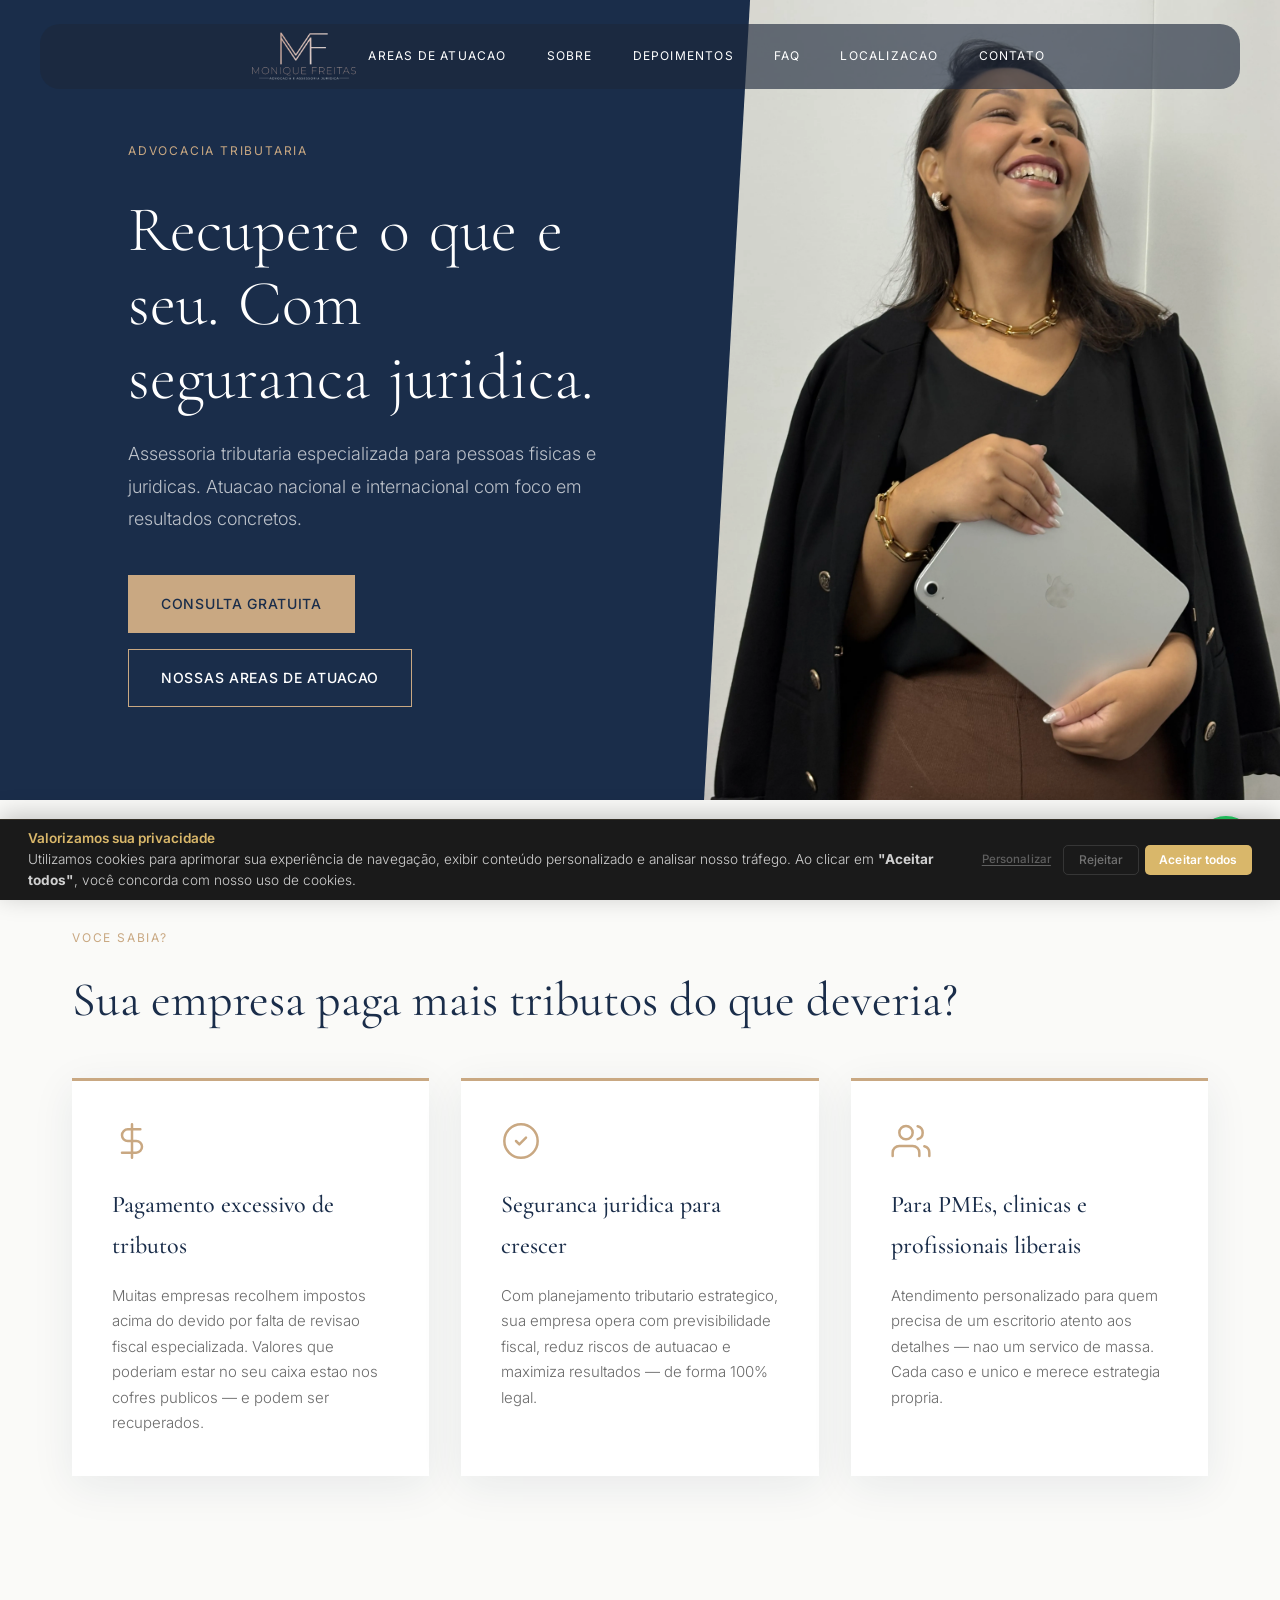
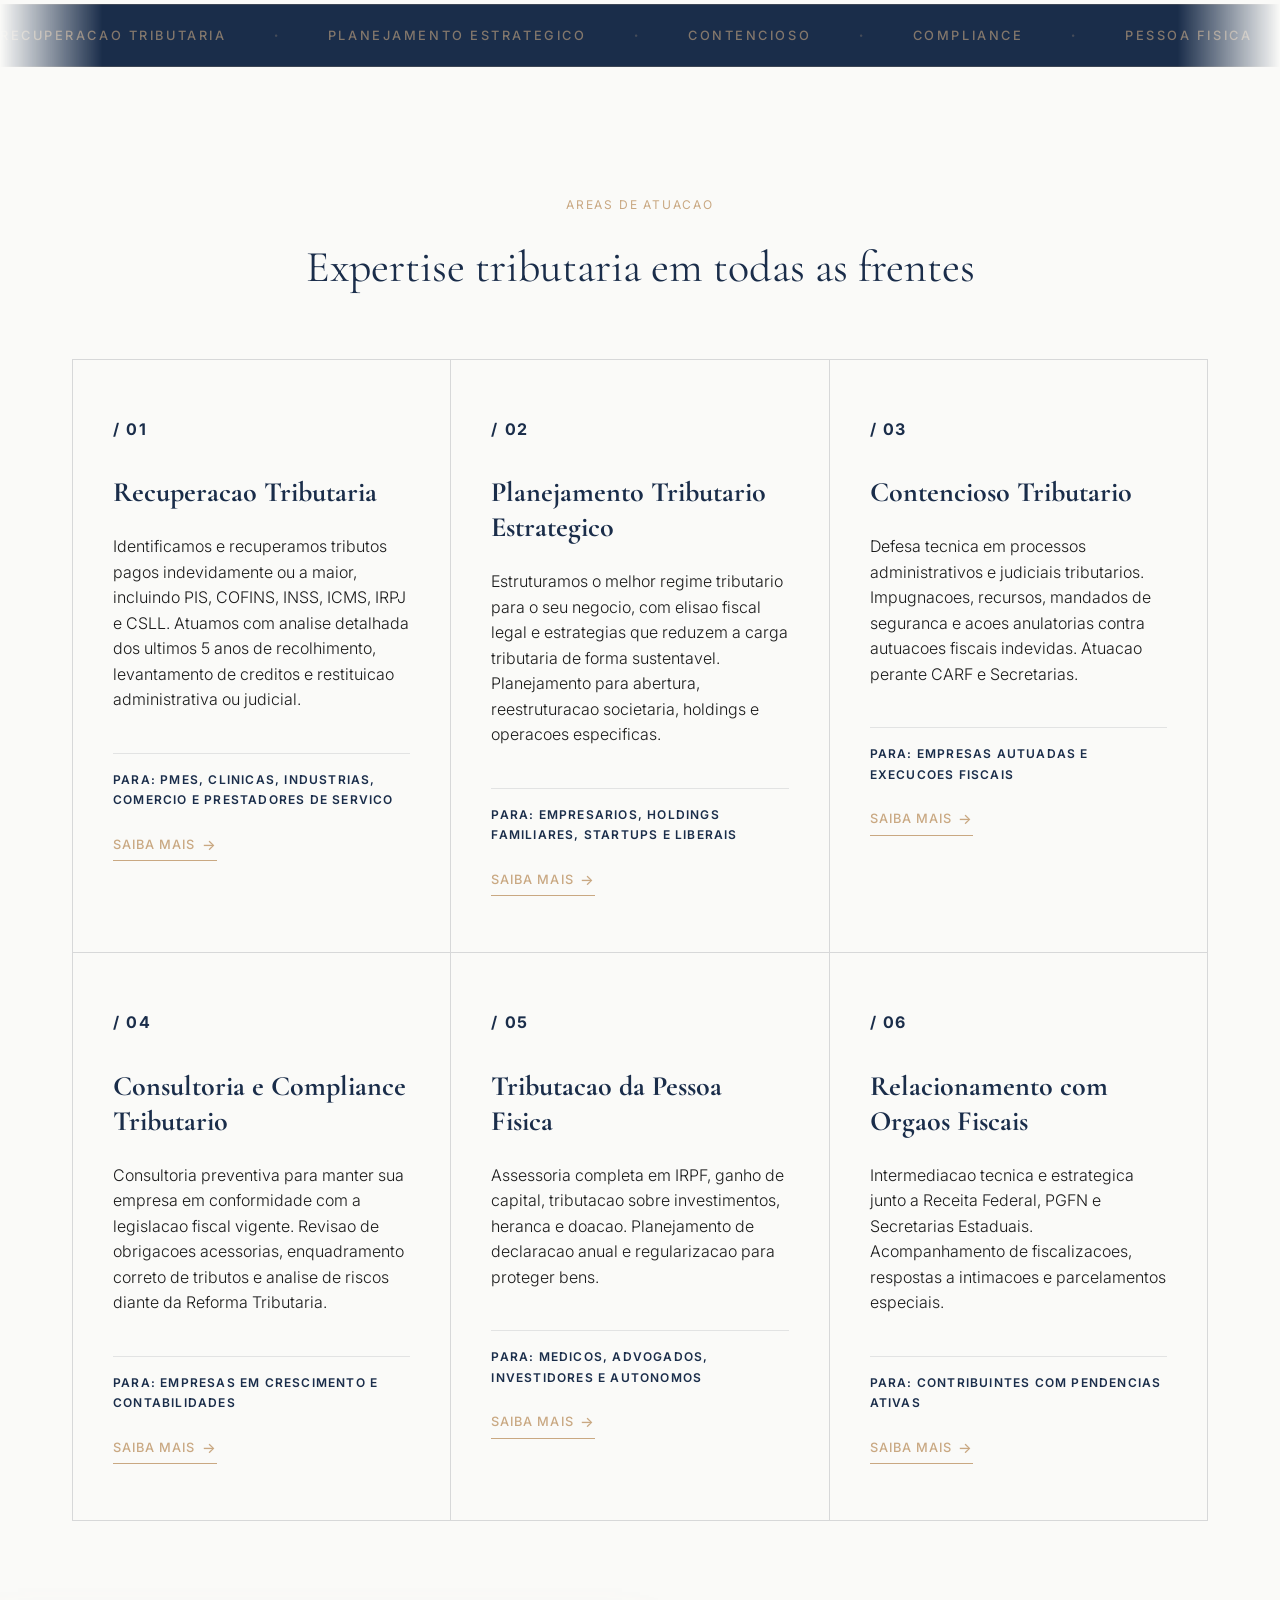
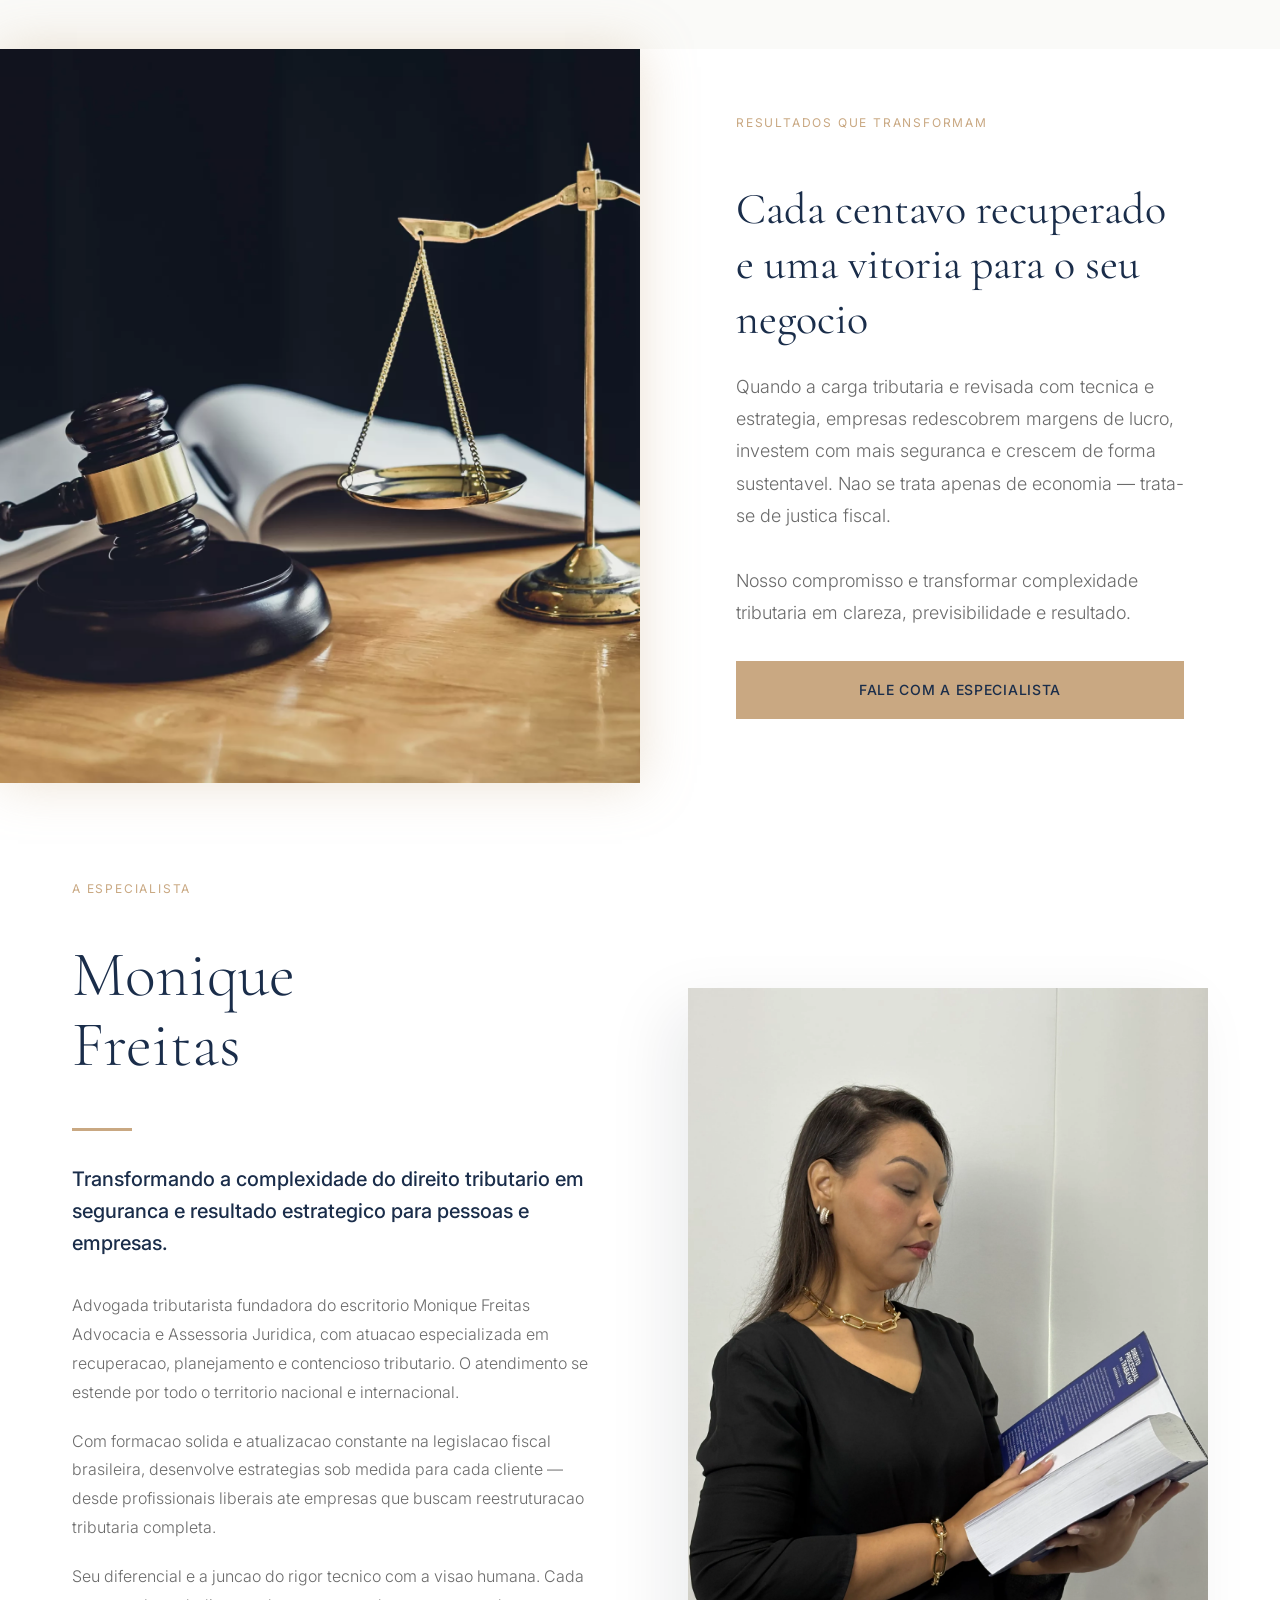
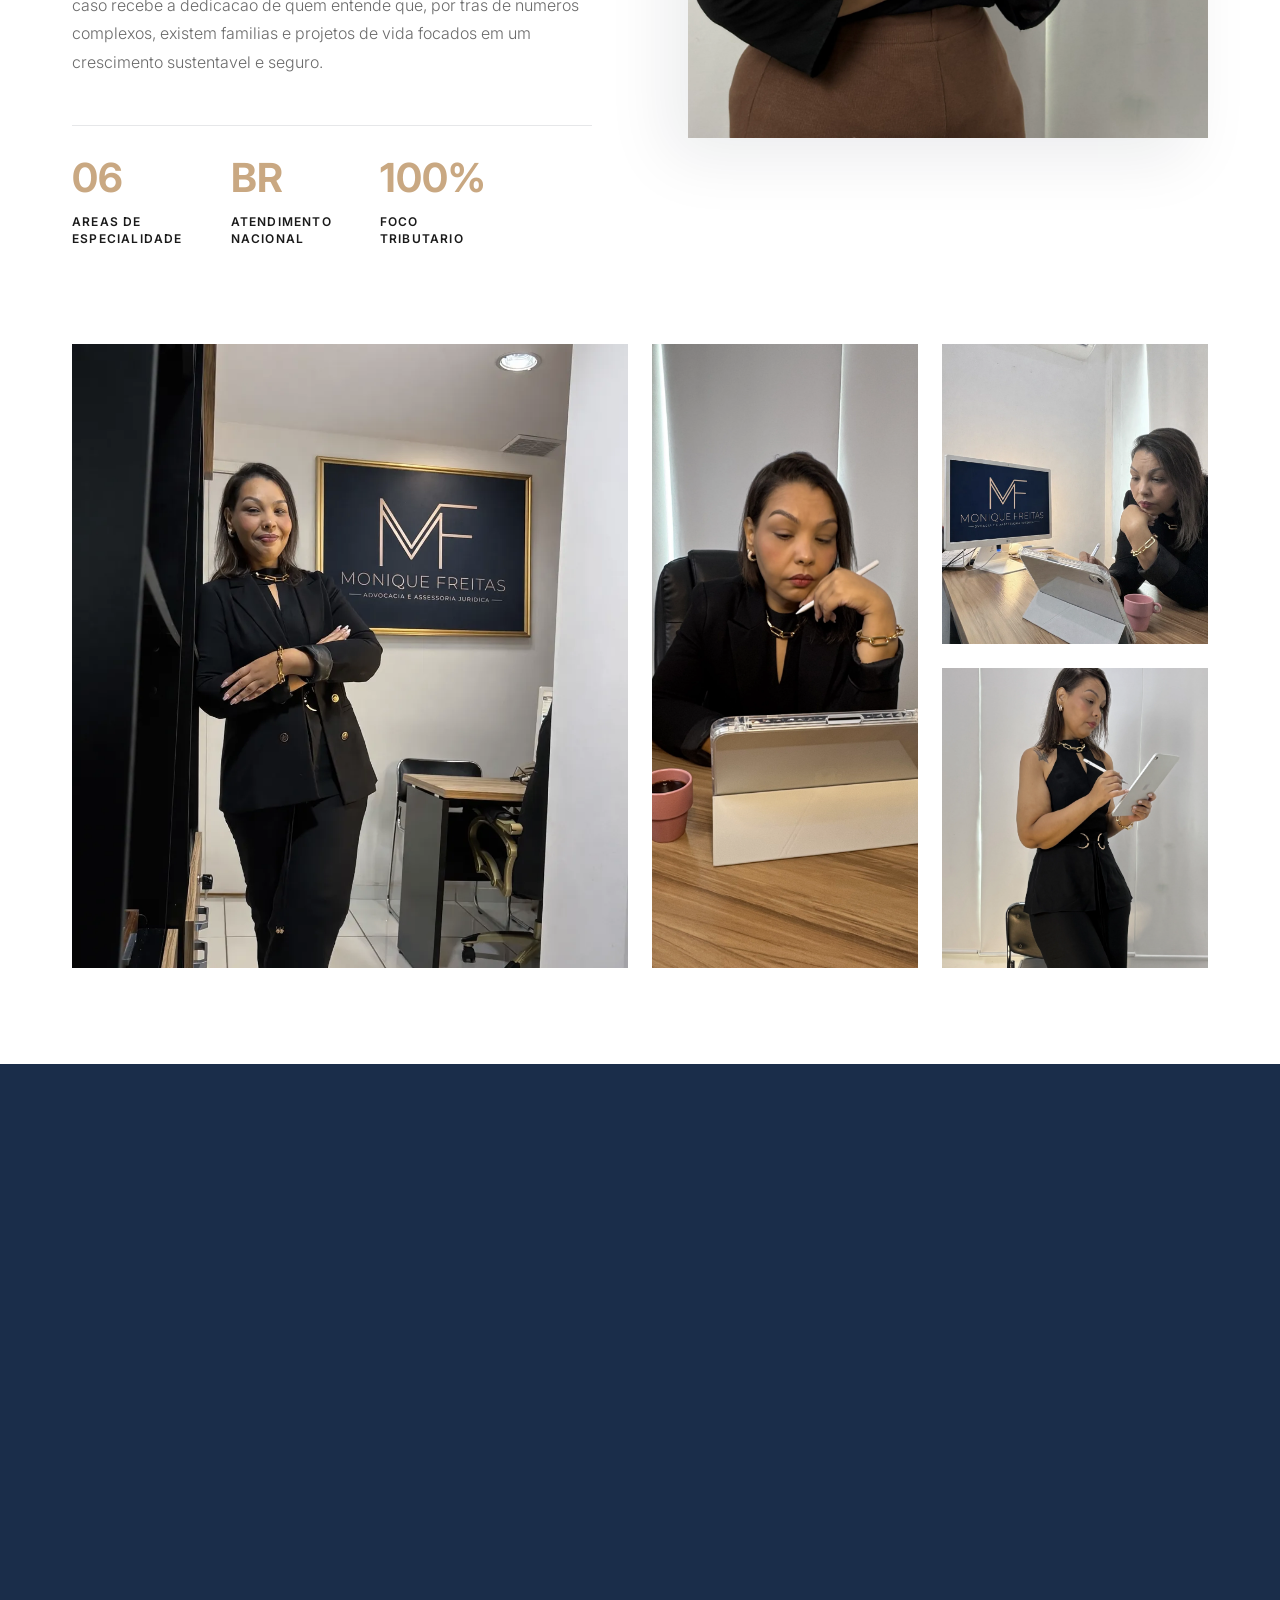
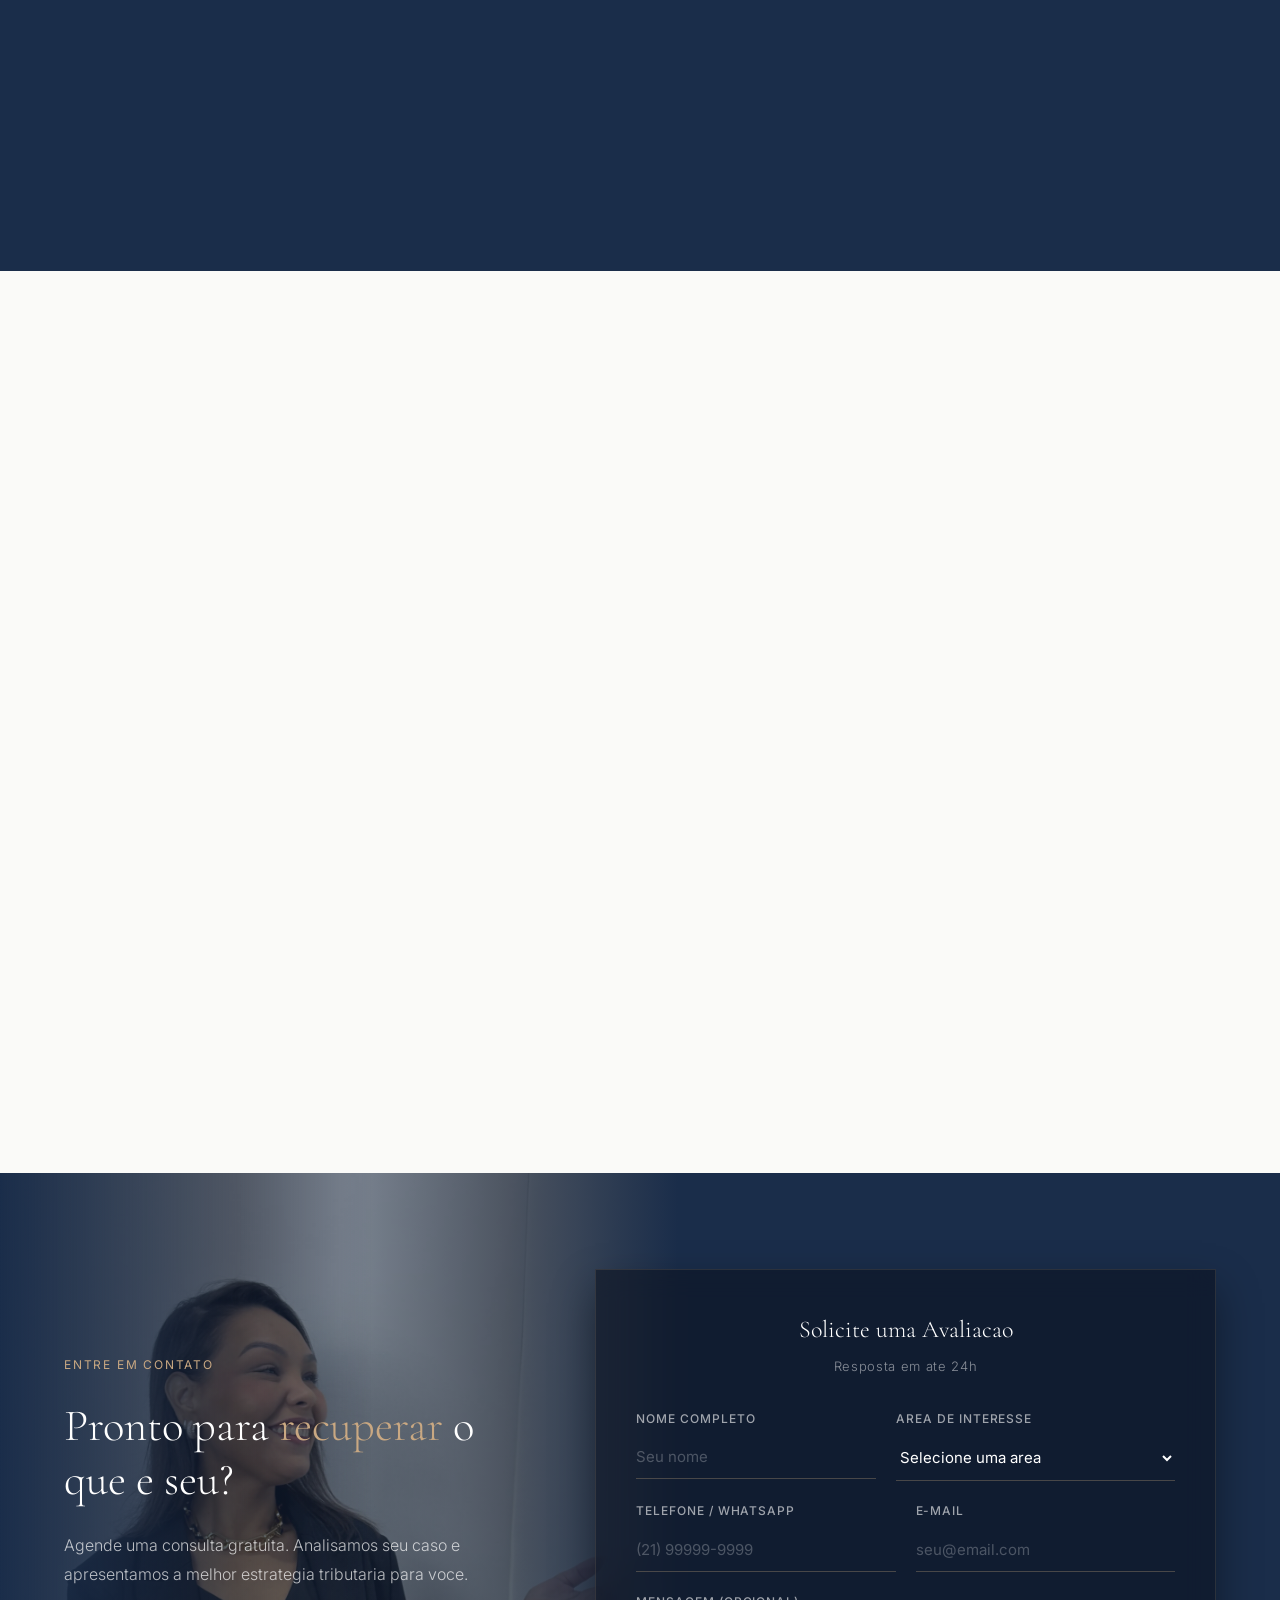
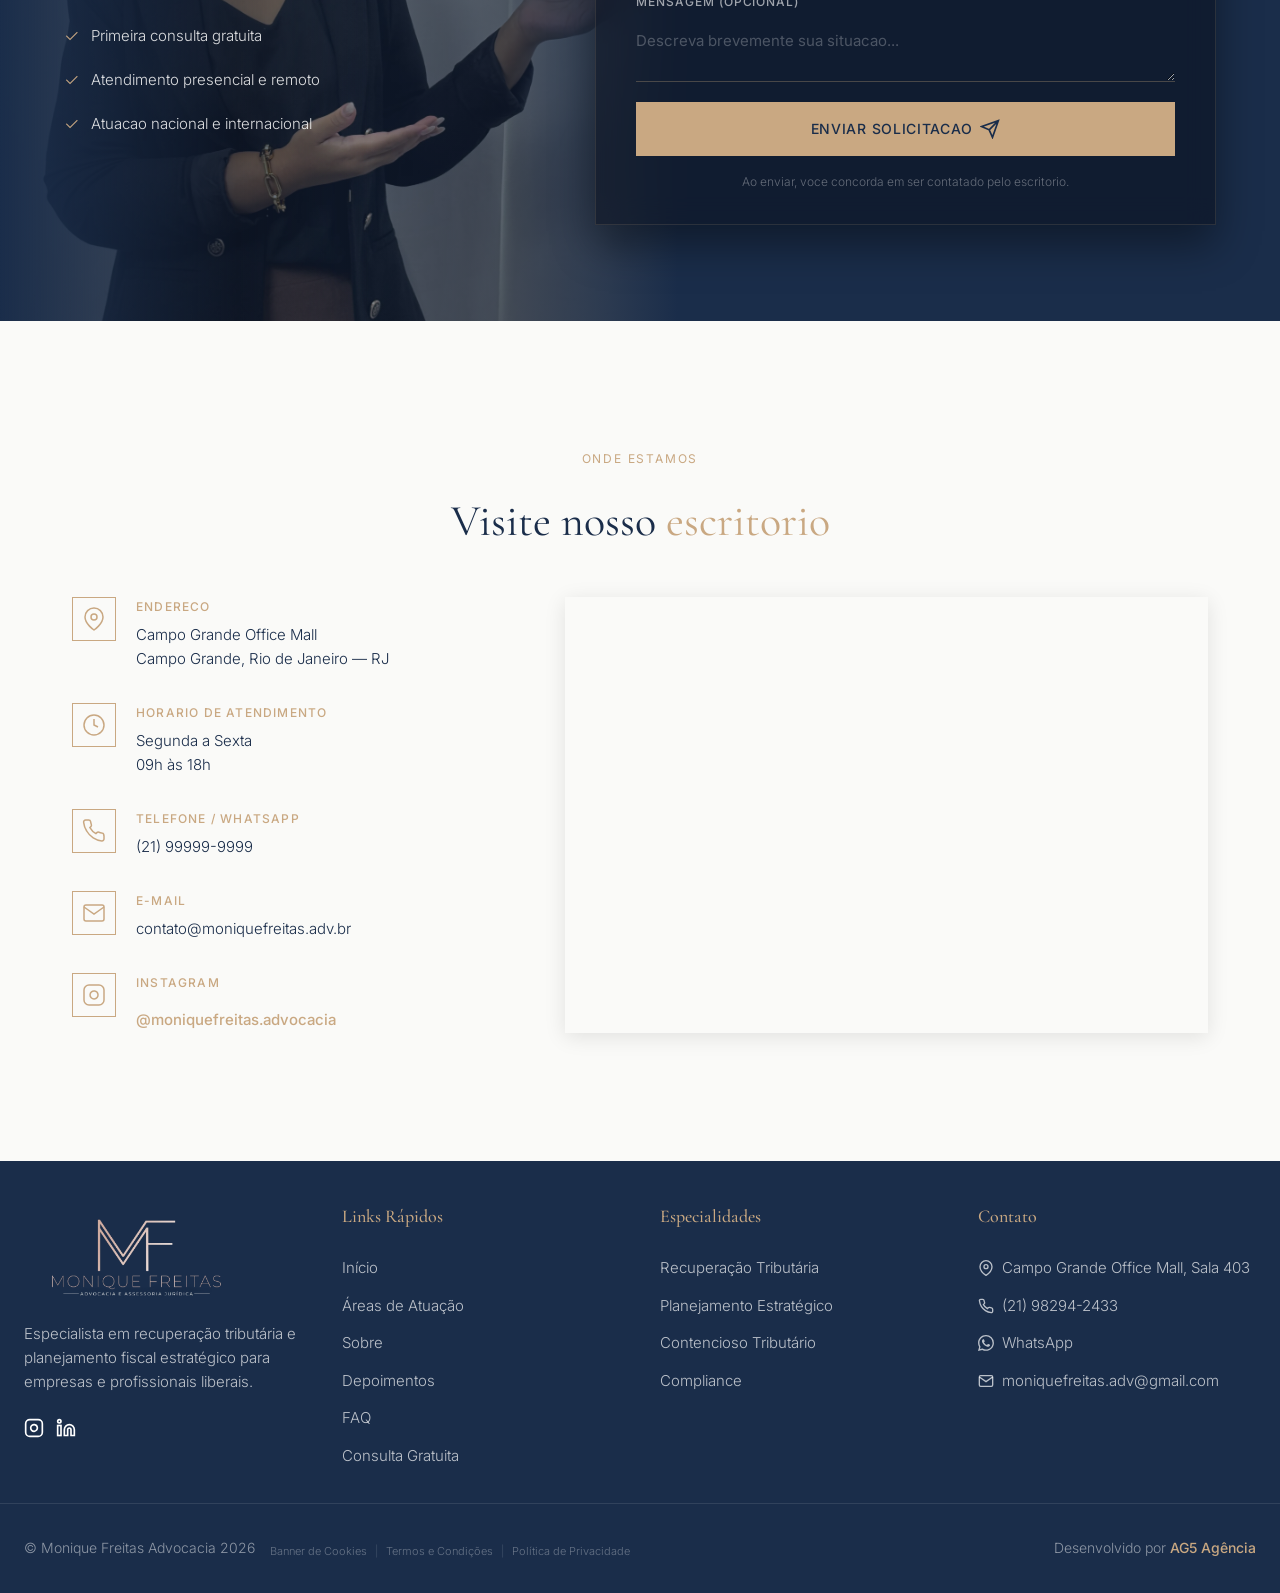
==== index.html @ 9657baa1 "Initial deploy" ====
<!DOCTYPE html>
<html lang="pt-BR">

<head>
    <meta charset="UTF-8">
    <meta name="viewport" content="width=device-width, initial-scale=1.0">
    <title>Monique Freitas | Advocacia Tributária — Recuperação com Segurança Jurídica</title>
    <meta name="description" content="Especialista em recuperação tributária e planejamento estratégico. Reduza impostos com segurança.">
    <meta name="keywords" content="advocacia tributaria, recuperacao tributaria, planejamento tributario, contencioso tributario, compliance fiscal, advogada tributarista Rio de Janeiro">
    <meta name="author" content="Monique Freitas Advocacia">
    <meta name="robots" content="index, follow">

    <!-- Open Graph / Social Media -->
    <meta property="og:type" content="website">
    <meta property="og:url" content="https://moniquefreitas.adv.br/">
    <meta property="og:title" content="Monique Freitas | Recupere o que é seu com Segurança Jurídica">
    <meta property="og:description" content="Advogada tributarista especializada em recuperação de impostos pagos a mais, planejamento fiscal e contencioso tributário no RJ. Primeira consulta gratuita.">
    <meta property="og:image" content="https://moniquefreitas.adv.br/imagens/monique-freitas-advocacia-tributaria-campo-grande-rj (2).webp">
    <meta property="og:image:width" content="1200">
    <meta property="og:image:height" content="630">
    <meta property="og:locale" content="pt_BR">
    <meta name="twitter:card" content="summary_large_image">
    <meta name="twitter:title" content="Monique Freitas | Recupere o que é seu com Segurança Jurídica">
    <meta name="twitter:description" content="Advogada tributarista especializada em recuperação de impostos pagos a mais, planejamento fiscal e contencioso tributário no RJ.">
    <meta name="twitter:image" content="https://moniquefreitas.adv.br/imagens/monique-freitas-advocacia-tributaria-campo-grande-rj (2).webp">
    
    <!-- Schema.org / JSON-LD -->
    <script type="application/ld+json">
    {
      "@context": "https://schema.org",
      "@type": "LegalService",
      "name": "Monique Freitas Advocacia e Assessoria Jurídica",
      "description": "Especialista em recuperação tributária e planejamento fiscal estratégico para empresas e profissionais liberais.",
      "url": "https://moniquefreitas.adv.br/",
      "logo": "https://moniquefreitas.adv.br/imagens/logo-header.webp",
      "image": "https://moniquefreitas.adv.br/imagens/og-image.webp",
      "telephone": "+55-21-98294-2433",
      "email": "moniquefreitas.adv@gmail.com",
      "address": {
        "@type": "PostalAddress",
        "streetAddress": "Campo Grande Office Mall, Sala 403",
        "addressLocality": "Rio de Janeiro",
        "addressRegion": "RJ",
        "addressCountry": "BR"
      },
      "openingHours": "Mo,Tu,We,Th,Fr 09:00-18:00",
      "sameAs": [
        "https://www.instagram.com/moniquefreitas.advocacia/",
        "https://www.linkedin.com/in/moniqueafreitas"
      ]
    }
    </script>
    <link rel="icon" type="image/x-icon"
        href="imagens/favicon-advogada-tributarista-monique-freitas-rio-de-janeiro.ico">
    <!-- Preload crítico — LCP -->
    <link rel="preload" as="image" href="imagens/hero-monique-freitas-advocacia-tributaria-campo-grande-rj (4).webp" fetchpriority="high">
    <link rel="preconnect" href="https://fonts.googleapis.com">
    <link rel="preconnect" href="https://fonts.gstatic.com" crossorigin>
    <link rel="preload" as="style" href="https://fonts.googleapis.com/css2?family=Cormorant+Garamond:ital,wght@0,300;0,400;0,500;0,600;1,300;1,400&family=Inter:wght@300;400;500&display=swap">
    <link
        href="https://fonts.googleapis.com/css2?family=Cormorant+Garamond:ital,wght@0,300;0,400;0,500;0,600;1,300;1,400&family=Inter:wght@300;400;500&display=swap"
        rel="stylesheet">
    <link rel="stylesheet" href="style.css">
    <link rel="stylesheet" href="cookie-banner.css">
</head>

<body>

    <!-- NAVBAR -->
    <header class="navbar" id="navbar">
        <div class="nav-container">
            <a href="#" class="logo">
                <img src="imagens/logo-header.webp"
                    alt="Monique Freitas Advocacia" class="logo-img"
                    width="200" height="50"
                    style="transform: scale(2.0); transform-origin: left center; width: auto; height: 50px;">
            </a>
            <nav class="nav-links" id="navLinks">
                <a href="#servicos">Areas de Atuacao</a>
                <a href="#sobre">Sobre</a>
                <a href="#depoimentos">Depoimentos</a>
                <a href="#faq">FAQ</a>
                <a href="#localizacao">Localizacao</a>
                <a href="#contato">Contato</a>
            </nav>
            <button class="nav-toggle" id="navToggle" aria-label="Abrir menu">
                <span></span>
                <span></span>
                <span></span>
            </button>
        </div>
    </header>

    <!-- DRAWER MOBILE -->
    <div class="nav-overlay" id="navOverlay"></div>
    <div class="nav-drawer" id="navDrawer" aria-hidden="true">
        <div class="drawer-header">
            <a href="#" class="drawer-logo">
                <img src="imagens/logo-header.webp" alt="Monique Freitas Advocacia" style="height: 40px; width: auto;">
            </a>
            <button class="drawer-close" id="drawerClose" aria-label="Fechar menu">
                <svg width="22" height="22" viewBox="0 0 24 24" fill="none" stroke="currentColor" stroke-width="2"><line x1="18" y1="6" x2="6" y2="18"/><line x1="6" y1="6" x2="18" y2="18"/></svg>
            </button>
        </div>
        <nav class="drawer-links">
            <a href="#servicos">Áreas de Atuação</a>
            <a href="#sobre">Sobre</a>
            <a href="#depoimentos">Depoimentos</a>
            <a href="#faq">FAQ</a>
            <a href="#localizacao">Localização</a>
            <a href="#contato">Contato</a>
        </nav>
    </div>

    <!-- HERO -->
    <section class="hero" id="hero">
        <div class="hero-monogram">MF</div>
        <div class="hero-content">
            <span class="hero-label">ADVOCACIA TRIBUTARIA</span>
            <h1 class="hero-title">
                <span class="word">Recupere</span><span class="word">o</span><span class="word">que</span><span
                    class="word">e</span><span class="word">seu.</span><span class="word">Com</span><span
                    class="word">seguranca</span><span class="word">juridica.</span>
            </h1>
            <p class="hero-subtitle">Assessoria tributaria especializada para pessoas fisicas e juridicas. Atuacao
                nacional e internacional com foco em resultados concretos.</p>
            <div class="hero-buttons">
                <a href="#contato" class="btn btn-primary">Consulta Gratuita</a>
                <a href="#servicos" class="btn btn-secondary">Nossas Areas de Atuacao</a>
            </div>
        </div>
        <div class="hero-image">
            <div class="hero-image-wrapper">
                <img src="imagens/hero-monique-freitas-advocacia-tributaria-campo-grande-rj (4).webp"
                    alt="Monique Freitas — Advogada Tributarista no escritorio" class="hero-photo" id="heroPhoto"
                    width="600" height="800" fetchpriority="high" decoding="async">
            </div>
        </div>
    </section>

    <!-- DOR E SOLUCAO -->
    <section class="pain-solution reveal-section" id="dor-solucao">
        <div class="container">
            <span class="section-label gold-line">VOCE SABIA?</span>
            <h2 class="pain-title">Sua empresa paga mais tributos do que deveria?</h2>
            <div class="pain-grid">
                <div class="pain-card reveal-section">
                    <div class="pain-icon">
                        <svg width="40" height="40" viewBox="0 0 24 24" fill="none" stroke="#C9A882" stroke-width="1.5"
                            stroke-linecap="round" stroke-linejoin="round">
                            <path d="M12 2v20M17 5H9.5a3.5 3.5 0 000 7h5a3.5 3.5 0 010 7H6" />
                        </svg>
                    </div>
                    <h3>Pagamento excessivo de tributos</h3>
                    <p>Muitas empresas recolhem impostos acima do devido por falta de revisao fiscal especializada.
                        Valores que poderiam estar no seu caixa estao nos cofres publicos — e podem ser recuperados.</p>
                </div>
                <div class="pain-card reveal-section">
                    <div class="pain-icon">
                        <svg width="40" height="40" viewBox="0 0 24 24" fill="none" stroke="#C9A882" stroke-width="1.5"
                            stroke-linecap="round" stroke-linejoin="round">
                            <path d="M9 12l2 2 4-4" />
                            <circle cx="12" cy="12" r="10" />
                        </svg>
                    </div>
                    <h3>Seguranca juridica para crescer</h3>
                    <p>Com planejamento tributario estrategico, sua empresa opera com previsibilidade fiscal, reduz
                        riscos de autuacao e maximiza resultados — de forma 100% legal.</p>
                </div>
                <div class="pain-card reveal-section">
                    <div class="pain-icon">
                        <svg width="40" height="40" viewBox="0 0 24 24" fill="none" stroke="#C9A882" stroke-width="1.5"
                            stroke-linecap="round" stroke-linejoin="round">
                            <path d="M17 21v-2a4 4 0 00-4-4H5a4 4 0 00-4 4v2" />
                            <circle cx="9" cy="7" r="4" />
                            <path d="M23 21v-2a4 4 0 00-3-3.87" />
                            <path d="M16 3.13a4 4 0 010 7.75" />
                        </svg>
                    </div>
                    <h3>Para PMEs, clinicas e profissionais liberais</h3>
                    <p>Atendimento personalizado para quem precisa de um escritorio atento aos detalhes — nao um servico
                        de massa. Cada caso e unico e merece estrategia propria.</p>
                </div>
            </div>
        </div>
    </section>

    <!-- BARRA ANIMADA -->
    <div class="marquee-bar">
        <div class="marquee-content" aria-hidden="true">
            <span>RECUPERACAO TRIBUTARIA</span>
            <span class="separator">•</span>
            <span>PLANEJAMENTO ESTRATEGICO</span>
            <span class="separator">•</span>
            <span>CONTENCIOSO</span>
            <span class="separator">•</span>
            <span>COMPLIANCE</span>
            <span class="separator">•</span>
            <span>PESSOA FISICA</span>
            <span class="separator">•</span>
            <span>ATENDIMENTO NACIONAL E INTERNACIONAL</span>
            <span class="separator">•</span>
        </div>
        <div class="marquee-content" aria-hidden="true">
            <span>RECUPERACAO TRIBUTARIA</span>
            <span class="separator">•</span>
            <span>PLANEJAMENTO ESTRATEGICO</span>
            <span class="separator">•</span>
            <span>CONTENCIOSO</span>
            <span class="separator">•</span>
            <span>COMPLIANCE</span>
            <span class="separator">•</span>
            <span>PESSOA FISICA</span>
            <span class="separator">•</span>
            <span>ATENDIMENTO NACIONAL E INTERNACIONAL</span>
            <span class="separator">•</span>
        </div>
    </div>

    <!-- SERVICOS / ACORDEAO -->
    <section class="services" id="servicos">
        <div class="container">
            <div class="section-header">
                <span class="section-label gold-line reveal-section">AREAS DE ATUACAO</span>
                <h2 class="section-title reveal-section">Expertise tributaria em todas as frentes</h2>
            </div>

            <div class="services-neo-grid">
                <article class="neo-card reveal-section">
                    <div class="neo-number">/ 01</div>
                    <div class="neo-content">
                        <h3 class="neo-title">Recuperacao Tributaria</h3>
                        <p class="neo-desc">Identificamos e recuperamos tributos pagos indevidamente ou a maior,
                            incluindo PIS, COFINS, INSS, ICMS, IRPJ e CSLL. Atuamos com analise detalhada dos ultimos 5
                            anos de recolhimento, levantamento de creditos e restituicao administrativa ou judicial.</p>
                        <span class="neo-tag">Para: PMEs, clinicas, industrias, comercio e prestadores de servico</span>
                        <a href="https://wa.me/5521982942433?text=Ol%C3%A1%2C%20vim%20atrav%C3%A9s%20do%20site%20e%20gostaria%20de%20saber%20sobre%20Recupera%C3%A7%C3%A3o%20Tribut%C3%A1ria." target="_blank" rel="noopener noreferrer" class="neo-btn">Saiba mais</a>
                    </div>
                </article>

                <article class="neo-card reveal-section">
                    <div class="neo-number">/ 02</div>
                    <div class="neo-content">
                        <h3 class="neo-title">Planejamento Tributario Estrategico</h3>
                        <p class="neo-desc">Estruturamos o melhor regime tributario para o seu negocio, com elisao
                            fiscal legal e estrategias que reduzem a carga tributaria de forma sustentavel. Planejamento
                            para abertura, reestruturacao societaria, holdings e operacoes especificas.</p>
                        <span class="neo-tag">Para: Empresarios, holdings familiares, startups e liberais</span>
                        <a href="https://wa.me/5521982942433?text=Ol%C3%A1%2C%20vim%20atrav%C3%A9s%20do%20site%20e%20gostaria%20de%20saber%20sobre%20Planejamento%20Tribut%C3%A1rio." target="_blank" rel="noopener noreferrer" class="neo-btn">Saiba mais</a>
                    </div>
                </article>

                <article class="neo-card reveal-section">
                    <div class="neo-number">/ 03</div>
                    <div class="neo-content">
                        <h3 class="neo-title">Contencioso Tributario</h3>
                        <p class="neo-desc">Defesa tecnica em processos administrativos e judiciais tributarios.
                            Impugnacoes, recursos, mandados de seguranca e acoes anulatorias contra autuacoes fiscais
                            indevidas. Atuacao perante CARF e Secretarias.</p>
                        <span class="neo-tag">Para: Empresas autuadas e execucoes fiscais</span>
                        <a href="https://wa.me/5521982942433?text=Ol%C3%A1%2C%20vim%20atrav%C3%A9s%20do%20site%20e%20gostaria%20de%20saber%20sobre%20Contencioso%20Tribut%C3%A1rio." target="_blank" rel="noopener noreferrer" class="neo-btn">Saiba mais</a>
                    </div>
                </article>

                <article class="neo-card reveal-section">
                    <div class="neo-number">/ 04</div>
                    <div class="neo-content">
                        <h3 class="neo-title">Consultoria e Compliance Tributario</h3>
                        <p class="neo-desc">Consultoria preventiva para manter sua empresa em conformidade com a
                            legislacao fiscal vigente. Revisao de obrigacoes acessorias, enquadramento correto de
                            tributos e analise de riscos diante da Reforma Tributaria.</p>
                        <span class="neo-tag">Para: Empresas em crescimento e contabilidades</span>
                        <a href="https://wa.me/5521982942433?text=Ol%C3%A1%2C%20vim%20atrav%C3%A9s%20do%20site%20e%20gostaria%20de%20saber%20sobre%20Consultoria%20e%20Compliance." target="_blank" rel="noopener noreferrer" class="neo-btn">Saiba mais</a>
                    </div>
                </article>

                <article class="neo-card reveal-section">
                    <div class="neo-number">/ 05</div>
                    <div class="neo-content">
                        <h3 class="neo-title">Tributacao da Pessoa Fisica</h3>
                        <p class="neo-desc">Assessoria completa em IRPF, ganho de capital, tributacao sobre
                            investimentos, heranca e doacao. Planejamento de declaracao anual e regularizacao para
                            proteger bens.</p>
                        <span class="neo-tag">Para: Medicos, advogados, investidores e autonomos</span>
                        <a href="https://wa.me/5521982942433?text=Ol%C3%A1%2C%20vim%20atrav%C3%A9s%20do%20site%20e%20gostaria%20de%20saber%20sobre%20Tributa%C3%A7%C3%A3o%20da%20Pessoa%20F%C3%ADsica." target="_blank" rel="noopener noreferrer" class="neo-btn">Saiba mais</a>
                    </div>
                </article>

                <article class="neo-card reveal-section">
                    <div class="neo-number">/ 06</div>
                    <div class="neo-content">
                        <h3 class="neo-title">Relacionamento com Orgaos Fiscais</h3>
                        <p class="neo-desc">Intermediacao tecnica e estrategica junto a Receita Federal, PGFN e
                            Secretarias Estaduais. Acompanhamento de fiscalizacoes, respostas a intimacoes e
                            parcelamentos especiais.</p>
                        <span class="neo-tag">Para: Contribuintes com pendencias ativas</span>
                        <a href="https://wa.me/5521982942433?text=Ol%C3%A1%2C%20vim%20atrav%C3%A9s%20do%20site%20e%20gostaria%20de%20saber%20sobre%20Relacionamento%20com%20%C3%93rg%C3%A3os%20Fiscais." target="_blank" rel="noopener noreferrer" class="neo-btn">Saiba mais</a>
                    </div>
                </article>
            </div>
        </div>
    </section>


    <!-- ENCANTAMENTO -->
    <section class="enchantment reveal-section">
        <div class="enchantment-split">
            <div class="enchantment-image">
                <img src="imagens\advocacia-tributaria-campo-grande-rj.webp.webp.webp"
                    alt="Confianca e resultado em advocacia tributaria">
            </div>
            <div class="enchantment-content">
                <span class="section-label gold-line">RESULTADOS QUE TRANSFORMAM</span>
                <h2 class="section-title">Cada centavo recuperado e uma vitoria para o seu negocio</h2>
                <p>Quando a carga tributaria e revisada com tecnica e estrategia, empresas redescobrem margens de lucro,
                    investem com mais seguranca e crescem de forma sustentavel. Nao se trata apenas de economia —
                    trata-se de justica fiscal.</p>
                <p>Nosso compromisso e transformar complexidade tributaria em clareza, previsibilidade e resultado.</p>
                <a href="#contato" class="btn btn-primary">Fale com a Especialista</a>
            </div>
        </div>
    </section>

    <!-- SOBRE / CREDENCIAIS -->
    <!-- SOBRE A ADVOGADA PREMIUM -->
    <section class="about-premium" id="sobre">
        <div class="container about-premium-grid">
            <div class="about-premium-text reveal-section">
                <span class="section-label gold-line">A ESPECIALISTA</span>
                <h2 class="about-premium-name">Monique<br>Freitas</h2>
                <div class="about-premium-divider"></div>

                <!-- CARROSSEL MOBILE EXCLUSIVO -->
                <div class="mobile-carousel">
                    <div class="mobile-carousel-item">
                        <img style="object-position: center top;" src="imagens/monique-freitas-advocacia-tributaria-campo-grande-rj (2).webp" alt="Monique Freitas Advogada Tributarista" width="600" height="800" loading="lazy">
                    </div>
                    <div class="mobile-carousel-item">
                        <img style="object-position: center 25%;" src="imagens/monique-freitas-advocacia-tributaria-campo-grande-rj (3).webp" alt="Advogada Tributarista Monique Freitas - Ensaio" width="600" height="800" loading="lazy">
                        <div class="gallery-overlay"><p>Atuacao Estrategica</p></div>
                    </div>
                    <div class="mobile-carousel-item">
                        <img src="imagens/monique-freitas-advocacia-tributaria-campo-grande-rj (1).webp" alt="Atendimento Especializado Tributario" width="600" height="800" loading="lazy">
                        <div class="gallery-overlay"><p>Excelencia Juridica</p></div>
                    </div>
                    <div class="mobile-carousel-item">
                        <img src="imagens/escritorio-advocacia-tributaria-campo-grande-rj.webp.webp" alt="Escritorio de Advocacia Tributaria - Fachada" width="600" height="400" loading="lazy">
                        <div class="gallery-overlay"><p>Estrutura Premium</p></div>
                    </div>
                    <div class="mobile-carousel-item">
                        <img style="object-position: center 15%;" src="imagens/monique-freitas-advocacia-tributaria-campo-grande-rj (4).webp" alt="Direito Tributario Especializado">
                        <div class="gallery-overlay"><p>Foco em Resultados</p></div>
                    </div>
                </div>
                <div class="carousel-dots" id="carouselDots">
                    <span class="carousel-dot active"></span>
                    <span class="carousel-dot"></span>
                    <span class="carousel-dot"></span>
                    <span class="carousel-dot"></span>
                    <span class="carousel-dot"></span>
                </div>

                <p class="about-premium-lead">Transformando a complexidade do direito tributario em seguranca e
                    resultado estrategico para pessoas e empresas.</p>

                <div class="about-premium-body">
                    <p>Advogada tributarista fundadora do escritorio Monique Freitas Advocacia e Assessoria Juridica,
                        com atuacao especializada em recuperacao, planejamento e contencioso tributario. O atendimento
                        se estende por todo o territorio nacional e internacional.</p>
                    <p>Com formacao solida e atualizacao constante na legislacao fiscal brasileira, desenvolve
                        estrategias sob medida para cada cliente — desde profissionais liberais ate empresas que buscam
                        reestruturacao tributaria completa.</p>
                    <p>Seu diferencial e a juncao do rigor tecnico com a visao humana. Cada caso recebe a dedicacao de
                        quem entende que, por tras de numeros complexos, existem familias e projetos de vida focados em
                        um crescimento sustentavel e seguro.</p>
                </div>

                <div class="about-premium-stats">
                    <div class="stat-box">
                        <span class="stat-num" data-target="6">06</span>
                        <span class="stat-label">Areas de<br>Especialidade</span>
                    </div>
                    <div class="stat-box">
                        <span class="stat-num">BR</span>
                        <span class="stat-label">Atendimento<br>Nacional</span>
                    </div>
                    <div class="stat-box">
                        <span class="stat-num">100%</span>
                        <span class="stat-label">Foco<br>Tributario</span>
                    </div>
                </div>
            </div>
            <div class="about-premium-img-wrapper reveal-section">
                <!-- Imagem colada na lateral, mantendo elegância arquitetônica -->
                <img src="imagens/monique-freitas-advocacia-tributaria-campo-grande-rj (2).webp"
                    alt="Monique Freitas Advogada Tributarista" class="about-premium-portrait" width="600" height="800" loading="lazy">
            </div>
        </div>
    </section>

    <!-- GALERIA VISUAL (ENSAIO / ESCRITÓRIO) -->
    <section class="about-gallery reveal-section">
        <div class="container gallery-container">
            <div class="gallery-grid">
                <div class="gallery-item item-main">
                    <img style="object-position: center 25%;"
                        src="imagens/monique-freitas-advocacia-tributaria-campo-grande-rj (3).webp"
                        alt="Advogada Tributarista Monique Freitas - Ensaio" width="600" height="800" loading="lazy">
                    <div class="gallery-overlay">
                        <p>Atuacao Estrategica</p>
                    </div>
                </div>
                <div class="gallery-item item-tall">
                    <img src="imagens/monique-freitas-advocacia-tributaria-campo-grande-rj (1).webp"
                        alt="Atendimento Especializado Tributario" width="600" height="800" loading="lazy">
                    <div class="gallery-overlay">
                        <p>Excelencia Juridica</p>
                    </div>
                </div>
                <div class="gallery-item item-wide">
                    <img src="imagens/escritorio-advocacia-tributaria-campo-grande-rj.webp.webp"
                        alt="Escritorio de Advocacia Tributaria - Fachada" width="1200" height="600" loading="lazy">
                    <div class="gallery-overlay">
                        <p>Estrutura Premium</p>
                    </div>
                </div>
                <div class="gallery-item item-normal">
                    <img style="object-position: center 15%;"
                        src="imagens/monique-freitas-advocacia-tributaria-campo-grande-rj (4).webp"
                        alt="Direito Tributario Especializado" width="600" height="800" loading="lazy">
                    <div class="gallery-overlay">
                        <p>Foco em Resultados</p>
                    </div>
                </div>
            </div>
        </div>
    </section>

    <!-- DEPOIMENTOS -->
    <section class="testimonials" id="depoimentos">
        <div class="section-header reveal-section">
            <span class="section-label gold-line">O QUE DIZEM NOSSOS CLIENTES</span>
            <h2 class="section-title light">Confianca construida com resultados</h2>
        </div>
        <div class="testimonials-marquee">
            <div class="marquee-track">
                <div class="testimonial-card">
                    <div class="testimonial-stars">
                        <svg width="16" height="16" viewBox="0 0 24 24" fill="#C9A882">
                            <polygon
                                points="12 2 15.09 8.26 22 9.27 17 14.14 18.18 21.02 12 17.77 5.82 21.02 7 14.14 2 9.27 8.91 8.26 12 2" />
                        </svg>
                        <svg width="16" height="16" viewBox="0 0 24 24" fill="#C9A882">
                            <polygon
                                points="12 2 15.09 8.26 22 9.27 17 14.14 18.18 21.02 12 17.77 5.82 21.02 7 14.14 2 9.27 8.91 8.26 12 2" />
                        </svg>
                        <svg width="16" height="16" viewBox="0 0 24 24" fill="#C9A882">
                            <polygon
                                points="12 2 15.09 8.26 22 9.27 17 14.14 18.18 21.02 12 17.77 5.82 21.02 7 14.14 2 9.27 8.91 8.26 12 2" />
                        </svg>
                        <svg width="16" height="16" viewBox="0 0 24 24" fill="#C9A882">
                            <polygon
                                points="12 2 15.09 8.26 22 9.27 17 14.14 18.18 21.02 12 17.77 5.82 21.02 7 14.14 2 9.27 8.91 8.26 12 2" />
                        </svg>
                        <svg width="16" height="16" viewBox="0 0 24 24" fill="#C9A882">
                            <polygon
                                points="12 2 15.09 8.26 22 9.27 17 14.14 18.18 21.02 12 17.77 5.82 21.02 7 14.14 2 9.27 8.91 8.26 12 2" />
                        </svg>
                    </div>
                    <p class="testimonial-text">"Profissional excepcional. Recuperamos valores significativos em
                        creditos tributarios que nem sabiamos existir. Atendimento proximo e tecnico impecavel."</p>
                    <span class="testimonial-author">Roberto M.</span>
                    <span class="testimonial-role">Diretor — Empresa de Servicos</span>
                </div>
                <div class="testimonial-card">
                    <div class="testimonial-stars">
                        <svg width="16" height="16" viewBox="0 0 24 24" fill="#C9A882">
                            <polygon
                                points="12 2 15.09 8.26 22 9.27 17 14.14 18.18 21.02 12 17.77 5.82 21.02 7 14.14 2 9.27 8.91 8.26 12 2" />
                        </svg>
                        <svg width="16" height="16" viewBox="0 0 24 24" fill="#C9A882">
                            <polygon
                                points="12 2 15.09 8.26 22 9.27 17 14.14 18.18 21.02 12 17.77 5.82 21.02 7 14.14 2 9.27 8.91 8.26 12 2" />
                        </svg>
                        <svg width="16" height="16" viewBox="0 0 24 24" fill="#C9A882">
                            <polygon
                                points="12 2 15.09 8.26 22 9.27 17 14.14 18.18 21.02 12 17.77 5.82 21.02 7 14.14 2 9.27 8.91 8.26 12 2" />
                        </svg>
                        <svg width="16" height="16" viewBox="0 0 24 24" fill="#C9A882">
                            <polygon
                                points="12 2 15.09 8.26 22 9.27 17 14.14 18.18 21.02 12 17.77 5.82 21.02 7 14.14 2 9.27 8.91 8.26 12 2" />
                        </svg>
                        <svg width="16" height="16" viewBox="0 0 24 24" fill="#C9A882">
                            <polygon
                                points="12 2 15.09 8.26 22 9.27 17 14.14 18.18 21.02 12 17.77 5.82 21.02 7 14.14 2 9.27 8.91 8.26 12 2" />
                        </svg>
                    </div>
                    <p class="testimonial-text">"A Dra. Monique reorganizou toda a estrutura fiscal da minha clinica.
                        Hoje pago menos impostos de forma completamente legal e segura. Recomendo sem hesitar."</p>
                    <span class="testimonial-author">Ana Carolina S.</span>
                    <span class="testimonial-role">Medica — Clinica Particular</span>
                </div>
                <div class="testimonial-card">
                    <div class="testimonial-stars">
                        <svg width="16" height="16" viewBox="0 0 24 24" fill="#C9A882">
                            <polygon
                                points="12 2 15.09 8.26 22 9.27 17 14.14 18.18 21.02 12 17.77 5.82 21.02 7 14.14 2 9.27 8.91 8.26 12 2" />
                        </svg>
                        <svg width="16" height="16" viewBox="0 0 24 24" fill="#C9A882">
                            <polygon
                                points="12 2 15.09 8.26 22 9.27 17 14.14 18.18 21.02 12 17.77 5.82 21.02 7 14.14 2 9.27 8.91 8.26 12 2" />
                        </svg>
                        <svg width="16" height="16" viewBox="0 0 24 24" fill="#C9A882">
                            <polygon
                                points="12 2 15.09 8.26 22 9.27 17 14.14 18.18 21.02 12 17.77 5.82 21.02 7 14.14 2 9.27 8.91 8.26 12 2" />
                        </svg>
                        <svg width="16" height="16" viewBox="0 0 24 24" fill="#C9A882">
                            <polygon
                                points="12 2 15.09 8.26 22 9.27 17 14.14 18.18 21.02 12 17.77 5.82 21.02 7 14.14 2 9.27 8.91 8.26 12 2" />
                        </svg>
                        <svg width="16" height="16" viewBox="0 0 24 24" fill="#C9A882">
                            <polygon
                                points="12 2 15.09 8.26 22 9.27 17 14.14 18.18 21.02 12 17.77 5.82 21.02 7 14.14 2 9.27 8.91 8.26 12 2" />
                        </svg>
                    </div>
                    <p class="testimonial-text">"Estava sendo autuado pela Receita e nao sabia por onde comecar. A
                        Monique assumiu o caso, contestou a cobranca e conseguimos reverter integralmente.
                        Profissionalismo raro."</p>
                    <span class="testimonial-author">Carlos Eduardo T.</span>
                    <span class="testimonial-role">Empresario — Comercio</span>
                </div>
                <div class="testimonial-card">
                    <div class="testimonial-stars">
                        <svg width="16" height="16" viewBox="0 0 24 24" fill="#C9A882">
                            <polygon
                                points="12 2 15.09 8.26 22 9.27 17 14.14 18.18 21.02 12 17.77 5.82 21.02 7 14.14 2 9.27 8.91 8.26 12 2" />
                        </svg>
                        <svg width="16" height="16" viewBox="0 0 24 24" fill="#C9A882">
                            <polygon
                                points="12 2 15.09 8.26 22 9.27 17 14.14 18.18 21.02 12 17.77 5.82 21.02 7 14.14 2 9.27 8.91 8.26 12 2" />
                        </svg>
                        <svg width="16" height="16" viewBox="0 0 24 24" fill="#C9A882">
                            <polygon
                                points="12 2 15.09 8.26 22 9.27 17 14.14 18.18 21.02 12 17.77 5.82 21.02 7 14.14 2 9.27 8.91 8.26 12 2" />
                        </svg>
                        <svg width="16" height="16" viewBox="0 0 24 24" fill="#C9A882">
                            <polygon
                                points="12 2 15.09 8.26 22 9.27 17 14.14 18.18 21.02 12 17.77 5.82 21.02 7 14.14 2 9.27 8.91 8.26 12 2" />
                        </svg>
                        <svg width="16" height="16" viewBox="0 0 24 24" fill="#C9A882">
                            <polygon
                                points="12 2 15.09 8.26 22 9.27 17 14.14 18.18 21.02 12 17.77 5.82 21.02 7 14.14 2 9.27 8.91 8.26 12 2" />
                        </svg>
                    </div>
                    <p class="testimonial-text">"Minha holding familiar precisava de reestruturacao tributaria. O
                        trabalho foi cirurgico — identificou oportunidades que nosso contador nunca mencionou.
                        Resultado: economia real no primeiro trimestre."</p>
                    <span class="testimonial-author">Fernanda L.</span>
                    <span class="testimonial-role">Administradora — Holding Familiar</span>
                </div>
                <div class="testimonial-card">
                    <div class="testimonial-stars">
                        <svg width="16" height="16" viewBox="0 0 24 24" fill="#C9A882">
                            <polygon
                                points="12 2 15.09 8.26 22 9.27 17 14.14 18.18 21.02 12 17.77 5.82 21.02 7 14.14 2 9.27 8.91 8.26 12 2" />
                        </svg>
                        <svg width="16" height="16" viewBox="0 0 24 24" fill="#C9A882">
                            <polygon
                                points="12 2 15.09 8.26 22 9.27 17 14.14 18.18 21.02 12 17.77 5.82 21.02 7 14.14 2 9.27 8.91 8.26 12 2" />
                        </svg>
                        <svg width="16" height="16" viewBox="0 0 24 24" fill="#C9A882">
                            <polygon
                                points="12 2 15.09 8.26 22 9.27 17 14.14 18.18 21.02 12 17.77 5.82 21.02 7 14.14 2 9.27 8.91 8.26 12 2" />
                        </svg>
                        <svg width="16" height="16" viewBox="0 0 24 24" fill="#C9A882">
                            <polygon
                                points="12 2 15.09 8.26 22 9.27 17 14.14 18.18 21.02 12 17.77 5.82 21.02 7 14.14 2 9.27 8.91 8.26 12 2" />
                        </svg>
                        <svg width="16" height="16" viewBox="0 0 24 24" fill="#C9A882">
                            <polygon
                                points="12 2 15.09 8.26 22 9.27 17 14.14 18.18 21.02 12 17.77 5.82 21.02 7 14.14 2 9.27 8.91 8.26 12 2" />
                        </svg>
                    </div>
                    <p class="testimonial-text">"Como autonomo, nunca tive orientacao tributaria adequada. A Dra.
                        Monique revisou minha situacao, regularizou pendencias e agora tenho previsibilidade total na
                        minha vida fiscal."</p>
                    <span class="testimonial-author">Lucas P.</span>
                    <span class="testimonial-role">Engenheiro Civil — Autonomo</span>
                </div>
                <div class="testimonial-card">
                    <div class="testimonial-stars">
                        <svg width="16" height="16" viewBox="0 0 24 24" fill="#C9A882">
                            <polygon
                                points="12 2 15.09 8.26 22 9.27 17 14.14 18.18 21.02 12 17.77 5.82 21.02 7 14.14 2 9.27 8.91 8.26 12 2" />
                        </svg>
                        <svg width="16" height="16" viewBox="0 0 24 24" fill="#C9A882">
                            <polygon
                                points="12 2 15.09 8.26 22 9.27 17 14.14 18.18 21.02 12 17.77 5.82 21.02 7 14.14 2 9.27 8.91 8.26 12 2" />
                        </svg>
                        <svg width="16" height="16" viewBox="0 0 24 24" fill="#C9A882">
                            <polygon
                                points="12 2 15.09 8.26 22 9.27 17 14.14 18.18 21.02 12 17.77 5.82 21.02 7 14.14 2 9.27 8.91 8.26 12 2" />
                        </svg>
                        <svg width="16" height="16" viewBox="0 0 24 24" fill="#C9A882">
                            <polygon
                                points="12 2 15.09 8.26 22 9.27 17 14.14 18.18 21.02 12 17.77 5.82 21.02 7 14.14 2 9.27 8.91 8.26 12 2" />
                        </svg>
                        <svg width="16" height="16" viewBox="0 0 24 24" fill="#C9A882">
                            <polygon
                                points="12 2 15.09 8.26 22 9.27 17 14.14 18.18 21.02 12 17.77 5.82 21.02 7 14.14 2 9.27 8.91 8.26 12 2" />
                        </svg>
                    </div>
                    <p class="testimonial-text">"Atendimento de excelencia. A Monique combina conhecimento tecnico
                        profundo com uma sensibilidade rara. Senti que meu caso era prioridade do inicio ao fim."</p>
                    <span class="testimonial-author">Patricia R.</span>
                    <span class="testimonial-role">Dentista — Consultorio Proprio</span>
                </div>

                <!-- DUPLICADOS PARA LOOP -->
                <div class="testimonial-card">
                    <div class="testimonial-stars">
                        <svg width="16" height="16" viewBox="0 0 24 24" fill="#C9A882">
                            <polygon
                                points="12 2 15.09 8.26 22 9.27 17 14.14 18.18 21.02 12 17.77 5.82 21.02 7 14.14 2 9.27 8.91 8.26 12 2" />
                        </svg>
                        <svg width="16" height="16" viewBox="0 0 24 24" fill="#C9A882">
                            <polygon
                                points="12 2 15.09 8.26 22 9.27 17 14.14 18.18 21.02 12 17.77 5.82 21.02 7 14.14 2 9.27 8.91 8.26 12 2" />
                        </svg>
                        <svg width="16" height="16" viewBox="0 0 24 24" fill="#C9A882">
                            <polygon
                                points="12 2 15.09 8.26 22 9.27 17 14.14 18.18 21.02 12 17.77 5.82 21.02 7 14.14 2 9.27 8.91 8.26 12 2" />
                        </svg>
                        <svg width="16" height="16" viewBox="0 0 24 24" fill="#C9A882">
                            <polygon
                                points="12 2 15.09 8.26 22 9.27 17 14.14 18.18 21.02 12 17.77 5.82 21.02 7 14.14 2 9.27 8.91 8.26 12 2" />
                        </svg>
                        <svg width="16" height="16" viewBox="0 0 24 24" fill="#C9A882">
                            <polygon
                                points="12 2 15.09 8.26 22 9.27 17 14.14 18.18 21.02 12 17.77 5.82 21.02 7 14.14 2 9.27 8.91 8.26 12 2" />
                        </svg>
                    </div>
                    <p class="testimonial-text">"Profissional excepcional. Recuperamos valores significativos em
                        creditos tributarios que nem sabiamos existir. Atendimento proximo e tecnico impecavel."</p>
                    <span class="testimonial-author">Roberto M.</span>
                    <span class="testimonial-role">Diretor — Empresa de Servicos</span>
                </div>
                <div class="testimonial-card">
                    <div class="testimonial-stars">
                        <svg width="16" height="16" viewBox="0 0 24 24" fill="#C9A882">
                            <polygon
                                points="12 2 15.09 8.26 22 9.27 17 14.14 18.18 21.02 12 17.77 5.82 21.02 7 14.14 2 9.27 8.91 8.26 12 2" />
                        </svg>
                        <svg width="16" height="16" viewBox="0 0 24 24" fill="#C9A882">
                            <polygon
                                points="12 2 15.09 8.26 22 9.27 17 14.14 18.18 21.02 12 17.77 5.82 21.02 7 14.14 2 9.27 8.91 8.26 12 2" />
                        </svg>
                        <svg width="16" height="16" viewBox="0 0 24 24" fill="#C9A882">
                            <polygon
                                points="12 2 15.09 8.26 22 9.27 17 14.14 18.18 21.02 12 17.77 5.82 21.02 7 14.14 2 9.27 8.91 8.26 12 2" />
                        </svg>
                        <svg width="16" height="16" viewBox="0 0 24 24" fill="#C9A882">
                            <polygon
                                points="12 2 15.09 8.26 22 9.27 17 14.14 18.18 21.02 12 17.77 5.82 21.02 7 14.14 2 9.27 8.91 8.26 12 2" />
                        </svg>
                        <svg width="16" height="16" viewBox="0 0 24 24" fill="#C9A882">
                            <polygon
                                points="12 2 15.09 8.26 22 9.27 17 14.14 18.18 21.02 12 17.77 5.82 21.02 7 14.14 2 9.27 8.91 8.26 12 2" />
                        </svg>
                    </div>
                    <p class="testimonial-text">"A Dra. Monique reorganizou toda a estrutura fiscal da minha clinica.
                        Hoje pago menos impostos de forma completamente legal e segura. Recomendo sem hesitar."</p>
                    <span class="testimonial-author">Ana Carolina S.</span>
                    <span class="testimonial-role">Medica — Clinica Particular</span>
                </div>
                <div class="testimonial-card">
                    <div class="testimonial-stars">
                        <svg width="16" height="16" viewBox="0 0 24 24" fill="#C9A882">
                            <polygon
                                points="12 2 15.09 8.26 22 9.27 17 14.14 18.18 21.02 12 17.77 5.82 21.02 7 14.14 2 9.27 8.91 8.26 12 2" />
                        </svg>
                        <svg width="16" height="16" viewBox="0 0 24 24" fill="#C9A882">
                            <polygon
                                points="12 2 15.09 8.26 22 9.27 17 14.14 18.18 21.02 12 17.77 5.82 21.02 7 14.14 2 9.27 8.91 8.26 12 2" />
                        </svg>
                        <svg width="16" height="16" viewBox="0 0 24 24" fill="#C9A882">
                            <polygon
                                points="12 2 15.09 8.26 22 9.27 17 14.14 18.18 21.02 12 17.77 5.82 21.02 7 14.14 2 9.27 8.91 8.26 12 2" />
                        </svg>
                        <svg width="16" height="16" viewBox="0 0 24 24" fill="#C9A882">
                            <polygon
                                points="12 2 15.09 8.26 22 9.27 17 14.14 18.18 21.02 12 17.77 5.82 21.02 7 14.14 2 9.27 8.91 8.26 12 2" />
                        </svg>
                        <svg width="16" height="16" viewBox="0 0 24 24" fill="#C9A882">
                            <polygon
                                points="12 2 15.09 8.26 22 9.27 17 14.14 18.18 21.02 12 17.77 5.82 21.02 7 14.14 2 9.27 8.91 8.26 12 2" />
                        </svg>
                    </div>
                    <p class="testimonial-text">"Estava sendo autuado pela Receita e nao sabia por onde comecar. A
                        Monique assumiu o caso, contestou a cobranca e conseguimos reverter integralmente.
                        Profissionalismo raro."</p>
                    <span class="testimonial-author">Carlos Eduardo T.</span>
                    <span class="testimonial-role">Empresario — Comercio</span>
                </div>
                <div class="testimonial-card">
                    <div class="testimonial-stars">
                        <svg width="16" height="16" viewBox="0 0 24 24" fill="#C9A882">
                            <polygon
                                points="12 2 15.09 8.26 22 9.27 17 14.14 18.18 21.02 12 17.77 5.82 21.02 7 14.14 2 9.27 8.91 8.26 12 2" />
                        </svg>
                        <svg width="16" height="16" viewBox="0 0 24 24" fill="#C9A882">
                            <polygon
                                points="12 2 15.09 8.26 22 9.27 17 14.14 18.18 21.02 12 17.77 5.82 21.02 7 14.14 2 9.27 8.91 8.26 12 2" />
                        </svg>
                        <svg width="16" height="16" viewBox="0 0 24 24" fill="#C9A882">
                            <polygon
                                points="12 2 15.09 8.26 22 9.27 17 14.14 18.18 21.02 12 17.77 5.82 21.02 7 14.14 2 9.27 8.91 8.26 12 2" />
                        </svg>
                        <svg width="16" height="16" viewBox="0 0 24 24" fill="#C9A882">
                            <polygon
                                points="12 2 15.09 8.26 22 9.27 17 14.14 18.18 21.02 12 17.77 5.82 21.02 7 14.14 2 9.27 8.91 8.26 12 2" />
                        </svg>
                        <svg width="16" height="16" viewBox="0 0 24 24" fill="#C9A882">
                            <polygon
                                points="12 2 15.09 8.26 22 9.27 17 14.14 18.18 21.02 12 17.77 5.82 21.02 7 14.14 2 9.27 8.91 8.26 12 2" />
                        </svg>
                    </div>
                    <p class="testimonial-text">"Minha holding familiar precisava de reestruturacao tributaria. O
                        trabalho foi cirurgico — identificou oportunidades que nosso contador nunca mencionou.
                        Resultado: economia real no primeiro trimestre."</p>
                    <span class="testimonial-author">Fernanda L.</span>
                    <span class="testimonial-role">Administradora — Holding Familiar</span>
                </div>
                <div class="testimonial-card">
                    <div class="testimonial-stars">
                        <svg width="16" height="16" viewBox="0 0 24 24" fill="#C9A882">
                            <polygon
                                points="12 2 15.09 8.26 22 9.27 17 14.14 18.18 21.02 12 17.77 5.82 21.02 7 14.14 2 9.27 8.91 8.26 12 2" />
                        </svg>
                        <svg width="16" height="16" viewBox="0 0 24 24" fill="#C9A882">
                            <polygon
                                points="12 2 15.09 8.26 22 9.27 17 14.14 18.18 21.02 12 17.77 5.82 21.02 7 14.14 2 9.27 8.91 8.26 12 2" />
                        </svg>
                        <svg width="16" height="16" viewBox="0 0 24 24" fill="#C9A882">
                            <polygon
                                points="12 2 15.09 8.26 22 9.27 17 14.14 18.18 21.02 12 17.77 5.82 21.02 7 14.14 2 9.27 8.91 8.26 12 2" />
                        </svg>
                        <svg width="16" height="16" viewBox="0 0 24 24" fill="#C9A882">
                            <polygon
                                points="12 2 15.09 8.26 22 9.27 17 14.14 18.18 21.02 12 17.77 5.82 21.02 7 14.14 2 9.27 8.91 8.26 12 2" />
                        </svg>
                        <svg width="16" height="16" viewBox="0 0 24 24" fill="#C9A882">
                            <polygon
                                points="12 2 15.09 8.26 22 9.27 17 14.14 18.18 21.02 12 17.77 5.82 21.02 7 14.14 2 9.27 8.91 8.26 12 2" />
                        </svg>
                    </div>
                    <p class="testimonial-text">"Como autonomo, nunca tive orientacao tributaria adequada. A Dra.
                        Monique revisou minha situacao, regularizou pendencias e agora tenho previsibilidade total na
                        minha vida fiscal."</p>
                    <span class="testimonial-author">Lucas P.</span>
                    <span class="testimonial-role">Engenheiro Civil — Autonomo</span>
                </div>
                <div class="testimonial-card">
                    <div class="testimonial-stars">
                        <svg width="16" height="16" viewBox="0 0 24 24" fill="#C9A882">
                            <polygon
                                points="12 2 15.09 8.26 22 9.27 17 14.14 18.18 21.02 12 17.77 5.82 21.02 7 14.14 2 9.27 8.91 8.26 12 2" />
                        </svg>
                        <svg width="16" height="16" viewBox="0 0 24 24" fill="#C9A882">
                            <polygon
                                points="12 2 15.09 8.26 22 9.27 17 14.14 18.18 21.02 12 17.77 5.82 21.02 7 14.14 2 9.27 8.91 8.26 12 2" />
                        </svg>
                        <svg width="16" height="16" viewBox="0 0 24 24" fill="#C9A882">
                            <polygon
                                points="12 2 15.09 8.26 22 9.27 17 14.14 18.18 21.02 12 17.77 5.82 21.02 7 14.14 2 9.27 8.91 8.26 12 2" />
                        </svg>
                        <svg width="16" height="16" viewBox="0 0 24 24" fill="#C9A882">
                            <polygon
                                points="12 2 15.09 8.26 22 9.27 17 14.14 18.18 21.02 12 17.77 5.82 21.02 7 14.14 2 9.27 8.91 8.26 12 2" />
                        </svg>
                        <svg width="16" height="16" viewBox="0 0 24 24" fill="#C9A882">
                            <polygon
                                points="12 2 15.09 8.26 22 9.27 17 14.14 18.18 21.02 12 17.77 5.82 21.02 7 14.14 2 9.27 8.91 8.26 12 2" />
                        </svg>
                    </div>
                    <p class="testimonial-text">"Atendimento de excelencia. A Monique combina conhecimento tecnico
                        profundo com uma sensibilidade rara. Senti que meu caso era prioridade do inicio ao fim."</p>
                    <span class="testimonial-author">Patricia R.</span>
                    <span class="testimonial-role">Dentista — Consultorio Proprio</span>
                </div>
            </div>
        </div>
    </section>

    <!-- FAQ -->
    <section class="faq" id="faq">
        <div class="faq-list">
            <span class="section-label gold-line reveal-section">PERGUNTAS FREQUENTES</span>
            <h2 class="section-title reveal-section">Tire suas duvidas</h2>

            <!-- FAQ Items -->
            <div class="faq-item reveal-section">
                <button class="faq-question" aria-expanded="false">
                    <span class="faq-title">O que e recuperacao tributaria e como funciona?</span>
                    <span class="faq-icon">+</span>
                </button>
                <div class="faq-answer">
                    <p>E o processo de identificar tributos pagos a maior ou indevidamente nos ultimos 5 anos e
                        solicitar a devolucao junto aos orgaos competentes. Fazemos um levantamento completo dos
                        recolhimentos, identificamos creditos e entramos com pedido administrativo ou judicial de
                        restituicao.</p>
                </div>
            </div>

            <div class="faq-item reveal-section">
                <button class="faq-question" aria-expanded="false">
                    <span class="faq-title">Minha empresa pode estar pagando impostos a mais sem saber?</span>
                    <span class="faq-icon">+</span>
                </button>
                <div class="faq-answer">
                    <p>Sim. E mais comum do que se imagina. Erros de enquadramento, aliquotas incorretas, creditos nao
                        aproveitados e mudancas legislativas nao acompanhadas sao causas frequentes. Uma revisao fiscal
                        especializada pode revelar valores significativos a recuperar.</p>
                </div>
            </div>

            <div class="faq-item reveal-section">
                <button class="faq-question" aria-expanded="false">
                    <span class="faq-title">Qual a diferenca entre planejamento tributario e sonegacao?</span>
                    <span class="faq-icon">+</span>
                </button>
                <div class="faq-answer">
                    <p>Planejamento tributario (elisao fiscal) e 100% legal — consiste em organizar a estrutura do
                        negocio para pagar menos tributos dentro da lei. Sonegacao e crime e envolve omissao ou fraude.
                        Nosso trabalho e exclusivamente dentro da legalidade, com total transparencia e seguranca
                        juridica.</p>
                </div>
            </div>

            <div class="faq-item reveal-section">
                <button class="faq-question" aria-expanded="false">
                    <span class="faq-title">Atende apenas empresas ou tambem pessoas fisicas?</span>
                    <span class="faq-icon">+</span>
                </button>
                <div class="faq-answer">
                    <p>Atendemos ambos. Pessoas fisicas (profissionais liberais, autonomos, investidores) e pessoas
                        juridicas (PMEs, clinicas, holdings, comercio). Cada segmento tem necessidades especificas e
                        oferecemos solucoes personalizadas para cada um.</p>
                </div>
            </div>

            <div class="faq-item reveal-section">
                <button class="faq-question" aria-expanded="false">
                    <span class="faq-title">Como funciona a primeira consulta?</span>
                    <span class="faq-icon">+</span>
                </button>
                <div class="faq-answer">
                    <p>A primeira consulta e gratuita. Nela, avaliamos sua situacao fiscal atual, identificamos pontos
                        de atencao e apresentamos as possibilidades de atuacao. Voce nao assume nenhum compromisso — e
                        uma conversa para entender como podemos ajudar.</p>
                </div>
            </div>

            <div class="faq-item reveal-section">
                <button class="faq-question" aria-expanded="false">
                    <span class="faq-title">O escritorio atende fora do Rio de Janeiro?</span>
                    <span class="faq-icon">+</span>
                </button>
                <div class="faq-answer">
                    <p>Sim. Atuamos em ambito nacional e internacional. O atendimento pode ser feito de forma presencial
                        no escritorio em Campo Grande (RJ) ou remotamente por videoconferencia, com a mesma qualidade e
                        dedicacao.</p>
                </div>
            </div>

            <div class="faq-item reveal-section">
                <button class="faq-question" aria-expanded="false">
                    <span class="faq-title">Quanto tempo leva para recuperar tributos pagos a mais?</span>
                    <span class="faq-icon">+</span>
                </button>
                <div class="faq-answer">
                    <p>O prazo varia conforme a via utilizada. Na via administrativa, pode levar de 3 a 12 meses. Na via
                        judicial, o prazo depende do tribunal e da complexidade do caso. Em ambos os casos, fazemos
                        acompanhamento integral e mantemos o cliente informado em cada etapa.</p>
                </div>
            </div>
            <!-- FAQ Items End -->
        </div>
    </section>

    </div>
    </section>

    <!-- CONTATO -->
    <section class="cta-section" id="contato">
        <!-- Foto de fundo (lado esquerdo) com gradiente -->
        <div class="cta-image-bg">
            <img src="imagens/monique-freitas-advocacia-tributaria-campo-grande-rj (5).webp"
                alt="Monique Freitas — Advogada Tributarista" loading="lazy">
            <div class="cta-gradient-overlay"></div>
        </div>

        <div class="cta-section-container">
            <div class="cta-content">
                <!-- Texto esquerdo -->
                <div class="cta-text-block">
                    <span class="section-label gold-line">ENTRE EM CONTATO</span>
                    <h2 class="cta-heading">Pronto para <span style="color: var(--rose-gold);">recuperar</span> o que e
                        seu?</h2>
                    <p class="cta-description">Agende uma consulta gratuita. Analisamos seu caso e apresentamos a melhor
                        estrategia tributaria para voce.</p>
                    <div class="cta-benefits-list">
                        <div class="cta-benefit"><span class="benefit-check">&#10003;</span> Primeira consulta gratuita
                        </div>
                        <div class="cta-benefit"><span class="benefit-check">&#10003;</span> Atendimento presencial e
                            remoto</div>
                        <div class="cta-benefit"><span class="benefit-check">&#10003;</span> Atuacao nacional e
                            internacional</div>
                    </div>
                </div>

                <!-- Formulario -->
                <div class="cta-form-box">
                    <div class="form-header">
                        <h3>Solicite uma Avaliacao</h3>
                        <p>Resposta em ate 24h</p>
                    </div>
                    <form id="contactForm" action="#" method="POST">
                        <div class="form-row">
                            <div class="form-group">
                                <label for="nome">Nome completo</label>
                                <input type="text" id="nome" name="nome" required placeholder="Seu nome">
                            </div>
                            <div class="form-group">
                                <label for="assunto">Area de interesse</label>
                                <select id="assunto" name="assunto" required>
                                    <option value="">Selecione uma area</option>
                                    <option value="recuperacao">Recuperacao Tributaria</option>
                                    <option value="planejamento">Planejamento Tributario</option>
                                    <option value="contencioso">Contencioso Tributario</option>
                                    <option value="compliance">Consultoria e Compliance</option>
                                    <option value="pf">Tributacao Pessoa Fisica</option>
                                    <option value="orgaos">Relacionamento com Orgaos Fiscais</option>
                                    <option value="outro">Outro assunto</option>
                                </select>
                            </div>
                        </div>
                        <div class="form-row">
                            <div class="form-group">
                                <label for="telefone">Telefone / WhatsApp</label>
                                <input type="tel" id="telefone" name="telefone" required placeholder="(21) 99999-9999">
                            </div>
                            <div class="form-group">
                                <label for="email">E-mail</label>
                                <input type="email" id="email" name="email" required placeholder="seu@email.com">
                            </div>
                        </div>
                        <div class="form-group">
                            <label for="mensagem">Mensagem (Opcional)</label>
                            <textarea id="mensagem" name="mensagem" rows="2"
                                placeholder="Descreva brevemente sua situacao..."></textarea>
                        </div>
                        <button type="submit" class="btn btn-primary btn-full">
                            <span>Enviar Solicitacao</span>
                            <svg width="20" height="20" viewBox="0 0 24 24" fill="none" stroke="currentColor"
                                stroke-width="2">
                                <path d="M22 2L11 13M22 2l-7 20-4-9-9-4 20-7z" />
                            </svg>
                        </button>
                        <p class="form-note">Ao enviar, voce concorda em ser contatado pelo escritorio.</p>
                    </form>
                </div>
            </div>
        </div>
    </section>


    <!-- LOCALIZACAO -->
    <section class="location" id="localizacao">
        <div class="container">
            <div class="location-header reveal-section">
                <span class="section-label gold-line">ONDE ESTAMOS</span>
                <h2 class="section-title">Visite nosso <span style="color: var(--rose-gold);">escritorio</span></h2>
            </div>
            <div class="location-grid reveal-section">
                <div class="location-info">
                    <div class="location-item">
                        <div class="location-icon">
                            <svg width="24" height="24" viewBox="0 0 24 24" fill="none" stroke="currentColor"
                                stroke-width="1.5">
                                <path d="M21 10c0 7-9 13-9 13s-9-6-9-13a9 9 0 0 1 18 0z" />
                                <circle cx="12" cy="10" r="3" />
                            </svg>
                        </div>
                        <div>
                            <h4>Endereco</h4>
                            <p>Campo Grande Office Mall<br>Campo Grande, Rio de Janeiro — RJ</p>
                        </div>
                    </div>
                    <div class="location-item">
                        <div class="location-icon">
                            <svg width="24" height="24" viewBox="0 0 24 24" fill="none" stroke="currentColor"
                                stroke-width="1.5">
                                <circle cx="12" cy="12" r="10" />
                                <polyline points="12 6 12 12 16 14" />
                            </svg>
                        </div>
                        <div>
                            <h4>Horario de Atendimento</h4>
                            <p>Segunda a Sexta<br>09h às 18h</p>
                        </div>
                    </div>
                    <div class="location-item">
                        <div class="location-icon">
                            <svg width="24" height="24" viewBox="0 0 24 24" fill="none" stroke="currentColor"
                                stroke-width="1.5">
                                <path
                                    d="M22 16.92v3a2 2 0 0 1-2.18 2 19.79 19.79 0 0 1-8.63-3.07A19.5 19.5 0 0 1 4.69 12 19.79 19.79 0 0 1 1.64 3.35 2 2 0 0 1 3.62 1h3a2 2 0 0 1 2 1.72c.127.96.361 1.903.7 2.81a2 2 0 0 1-.45 2.11L7.91 8.6a16 16 0 0 0 6 6l.96-.96a2 2 0 0 1 2.11-.45c.907.339 1.85.573 2.81.7A2 2 0 0 1 21.72 16z" />
                            </svg>
                        </div>
                        <div>
                            <h4>Telefone / WhatsApp</h4>
                            <p>(21) 99999-9999</p>
                        </div>
                    </div>
                    <div class="location-item">
                        <div class="location-icon">
                            <svg width="24" height="24" viewBox="0 0 24 24" fill="none" stroke="currentColor"
                                stroke-width="1.5">
                                <path d="M4 4h16c1.1 0 2 .9 2 2v12c0 1.1-.9 2-2 2H4c-1.1 0-2-.9-2-2V6c0-1.1.9-2 2-2z" />
                                <polyline points="22,6 12,13 2,6" />
                            </svg>
                        </div>
                        <div>
                            <h4>E-mail</h4>
                            <p>contato@moniquefreitas.adv.br</p>
                        </div>
                    </div>
                    <div class="location-item">
                        <div class="location-icon">
                            <svg width="24" height="24" viewBox="0 0 24 24" fill="none" stroke="currentColor"
                                stroke-width="1.5">
                                <rect x="2" y="2" width="20" height="20" rx="5" ry="5" />
                                <path d="M16 11.37A4 4 0 1 1 12.63 8 4 4 0 0 1 16 11.37z" />
                                <line x1="17.5" y1="6.5" x2="17.51" y2="6.5" />
                            </svg>
                        </div>
                        <div>
                            <h4>Instagram</h4>
                            <a href="https://www.instagram.com/moniquefreitas.advocacia/" target="_blank"
                                rel="noopener noreferrer" class="location-link">@moniquefreitas.advocacia</a>
                        </div>
                    </div>
                </div>
                <div class="location-map">
                    <iframe
                        src="https://www.google.com/maps/embed?pb=!1m18!1m12!1m3!1d3675.5!2d-43.5575!3d-22.9028!2m3!1f0!2f0!3f0!3m2!1i1024!2i768!4f13.1!3m3!1m2!1s0x9be1f1c0a0a0a0%3A0x0!2sCampo+Grande+Office+Mall!5e0!3m2!1spt-BR!2sbr!4v1700000000000!5m2!1spt-BR!2sbr"
                        width="100%" height="100%" style="border:0;" allowfullscreen="" loading="lazy"
                        referrerpolicy="no-referrer-when-downgrade" title="Localizacao do escritorio"></iframe>
                </div>
            </div>
        </div>
    </section>

    <!-- Rodapé -->
    <footer class="footer">
        <div class="footer-main">
            <div class="footer-container">
                <div class="footer-brand">
                    <a href="#" class="footer-logo">
                        <img src="imagens/logo-footer.webp"
                            alt="Monique Freitas Advocacia" class="logo-img"
                            width="200" height="65" loading="lazy"
                            style="transform: scale(2.5); transform-origin: left center; width: auto; height: 65px; margin-top: 1.5rem; margin-bottom: 0.5rem;">
                    </a>
                    <p class="footer-description">
                        Especialista em recuperação tributária e planejamento fiscal estratégico para empresas e
                        profissionais liberais.
                    </p>
                    <div class="footer-social">
                        <a href="https://www.instagram.com/moniquefreitas.advocacia/" target="_blank"
                            rel="noopener noreferrer" aria-label="Instagram">
                            <svg width="20" height="20" viewBox="0 0 24 24" fill="none" stroke="currentColor"
                                stroke-width="2">
                                <rect x="2" y="2" width="20" height="20" rx="5" ry="5" />
                                <path d="M16 11.37A4 4 0 1 1 12.63 8 4 4 0 0 1 16 11.37z" />
                                <line x1="17.5" y1="6.5" x2="17.51" y2="6.5" />
                            </svg>
                        </a>
                        <a href="https://www.linkedin.com/in/moniqueafreitas" target="_blank" rel="noopener noreferrer"
                            aria-label="LinkedIn">
                            <svg width="20" height="20" viewBox="0 0 24 24" fill="none" stroke="currentColor"
                                stroke-width="2">
                                <path
                                    d="M16 8a6 6 0 0 1 6 6v7h-4v-7a2 2 0 0 0-2-2 2 2 0 0 0-2 2v7h-4v-7a6 6 0 0 1 6-6z" />
                                <rect x="2" y="9" width="4" height="12" />
                                <circle cx="4" cy="4" r="2" />
                            </svg>
                        </a>
                    </div>
                </div>
                <div class="footer-links">
                    <h4>Links Rápidos</h4>
                    <ul>
                        <li><a href="#hero">Início</a></li>
                        <li><a href="#servicos">Áreas de Atuação</a></li>
                        <li><a href="#sobre">Sobre</a></li>
                        <li><a href="#depoimentos">Depoimentos</a></li>
                        <li><a href="#faq">FAQ</a></li>
                        <li><a href="#contato">Consulta Gratuita</a></li>
                    </ul>
                </div>
                <div class="footer-links">
                    <h4>Especialidades</h4>
                    <ul>
                        <li><a href="#servicos">Recuperação Tributária</a></li>
                        <li><a href="#servicos">Planejamento Estratégico</a></li>
                        <li><a href="#servicos">Contencioso Tributário</a></li>
                        <li><a href="#servicos">Compliance</a></li>
                    </ul>
                </div>
                <div class="footer-contact">
                    <h4>Contato</h4>
                    <ul>
                        <li>
                            <a href="https://maps.google.com/?q=Estrada+da+Cachamorra+350+Campo+Grande+RJ"
                                target="_blank" rel="noopener noreferrer">
                                <svg width="16" height="16" viewBox="0 0 24 24" fill="none" stroke="currentColor"
                                    stroke-width="2">
                                    <path d="M21 10c0 7-9 13-9 13s-9-6-9-13a9 9 0 0 1 18 0z" />
                                    <circle cx="12" cy="10" r="3" />
                                </svg>
                                Campo Grande Office Mall, Sala 403
                            </a>
                        </li>
                        <li>
                            <a href="tel:+5521982942433" target="_blank" rel="noopener noreferrer">
                                <svg width="16" height="16" viewBox="0 0 24 24" fill="none" stroke="currentColor"
                                    stroke-width="2">
                                    <path
                                        d="M22 16.92v3a2 2 0 0 1-2.18 2 19.79 19.79 0 0 1-8.63-3.07 19.5 19.5 0 0 1-6-6 19.79 19.79 0 0 1-3.07-8.67A2 2 0 0 1 4.11 2h3a2 2 0 0 1 2 1.72 12.84 12.84 0 0 0 .7 2.81 2 2 0 0 1-.45 2.11L8.09 9.91a16 16 0 0 0 6 6l1.27-1.27a2 2 0 0 1 2.11-.45 12.84 12.84 0 0 0 2.81.7A2 2 0 0 1 22 16.92z" />
                                </svg>
                                (21) 98294-2433
                            </a>
                        </li>
                        <li>
                            <a href="https://wa.me/5521982942433?text=Ol%C3%A1%2C%20vim%20atrav%C3%A9s%20do%20site%20e%20gostaria%20de%20uma%20informa%C3%A7%C3%A3o." target="_blank" rel="noopener noreferrer">
                                <svg xmlns="http://www.w3.org/2000/svg" width="16" height="16" viewBox="0 0 16 16"
                                    fill="currentColor">
                                    <path
                                        d="M13.601 2.326A7.85 7.85 0 0 0 7.994 0C3.627 0 .068 3.558.064 7.926c0 1.399.366 2.76 1.057 3.965L0 16l4.204-1.102a7.9 7.9 0 0 0 3.79.965h.004c4.368 0 7.926-3.558 7.93-7.93A7.9 7.9 0 0 0 13.6 2.326zM7.994 14.521a6.6 6.6 0 0 1-3.356-.92l-.24-.144-2.494.654.666-2.433-.156-.251a6.56 6.56 0 0 1-1.007-3.505c0-3.626 2.957-6.584 6.591-6.584a6.56 6.56 0 0 1 4.66 1.931 6.56 6.56 0 0 1 1.928 4.66c-.004 3.639-2.961 6.592-6.592 6.592m3.615-4.934c-.197-.099-1.17-.578-1.353-.646-.182-.065-.315-.099-.445.099-.133.197-.513.646-.627.775-.114.133-.232.148-.43.05-.197-.1-.836-.308-1.592-.985-.59-.525-.985-1.175-1.103-1.372-.114-.198-.011-.304.088-.403.087-.088.197-.232.296-.346.1-.114.133-.198.198-.33.065-.134.034-.248-.015-.347-.05-.099-.445-1.076-.612-1.47-.16-.389-.323-.335-.445-.34-.114-.007-.247-.007-.38-.007a.73.73 0 0 0-.529.247c-.182.198-.691.677-.691 1.654s.71 1.916.81 2.049c.098.133 1.394 2.132 3.383 2.992.47.205.84.326 1.129.418.475.152.904.129 1.246.08.38-.058 1.171-.48 1.338-.943.164-.464.164-.86.114-.943-.049-.084-.182-.133-.38-.232" />
                                </svg>
                                WhatsApp
                            </a>
                        </li>
                        <li>
                            <a href="mailto:moniquefreitas.adv@gmail.com">
                                <svg width="16" height="16" viewBox="0 0 24 24" fill="none" stroke="currentColor"
                                    stroke-width="2">
                                    <path
                                        d="M4 4h16c1.1 0 2 .9 2 2v12c0 1.1-.9 2-2 2H4c-1.1 0-2-.9-2-2V6c0-1.1.9-2 2-2z" />
                                    <polyline points="22,6 12,13 2,6" />
                                </svg>
                                moniquefreitas.adv@gmail.com
                            </a>
                        </li>
                    </ul>
                </div>
            </div>
        </div>
        <div class="footer-bottom">
            <div class="footer-container">
                <div class="footer-credits-left">
                    <p>© Monique Freitas Advocacia 2026</p>
                    <div class="footer-legal-links">
                        <a href="#" id="ck-prefs-link">Banner de Cookies</a>
                        <span class="footer-legal-sep">|</span>
                        <a href="termos-e-condicoes.html">Termos e Condições</a>
                        <span class="footer-legal-sep">|</span>
                        <a href="politica-de-privacidade.html">Política de Privacidade</a>
                    </div>
                </div>
                <div class="footer-credits-right">
                    <p>Desenvolvido por <a href="https://www.ag5agencia.com.br" target="_blank" class="ag5-link">AG5
                            Agência</a></p>
                </div>
            </div>
        </div>
    </footer>

    <!-- BOTAO WHATSAPP FLUTUANTE -->
    <!-- Botão Flutuante WhatsApp (AG5 Standard) -->
    <a href="https://wa.me/5521982942433?text=Ol%C3%A1%2C%20vim%20atrav%C3%A9s%20do%20site%20e%20gostaria%20de%20uma%20informa%C3%A7%C3%A3o." class="btn-flutuante-whatsapp" target="_blank" role="button" aria-label="Falar pelo WhatsApp">
        <svg viewBox="0 0 16 16" width="30" height="30" fill="currentColor">
            <path d="M13.601 2.326A7.85 7.85 0 0 0 7.994 0C3.627 0 .068 3.558.064 7.926c0 1.399.366 2.76 1.057 3.965L0 16l4.204-1.102a7.9 7.9 0 0 0 3.79.965h.004c4.368 0 7.926-3.558 7.93-7.93A7.9 7.9 0 0 0 13.6 2.326zM7.994 14.521a6.6 6.6 0 0 1-3.356-.92l-.24-.144-2.494.654.666-2.433-.156-.251a6.56 6.56 0 0 1-1.007-3.505c0-3.626 2.957-6.584 6.591-6.584a6.56 6.56 0 0 1 4.66 1.931 6.56 6.56 0 0 1 1.928 4.66c-.004 3.639-2.961 6.592-6.592 6.592m3.615-4.934c-.197-.099-1.17-.578-1.353-.646-.182-.065-.315-.099-.445.099-.133.197-.513.646-.627.775-.114.133-.232.148-.43.05-.197-.1-.836-.308-1.592-.985-.59-.525-.985-1.175-1.103-1.372-.114-.198-.011-.304.088-.403.087-.088.197-.232.296-.346.1-.114.133-.198.198-.33.065-.134.034-.248-.015-.347-.05-.099-.445-1.076-.612-1.47-.16-.389-.323-.335-.445-.34-.114-.007-.247-.007-.38-.007a.73.73 0 0 0-.529.247c-.182.198-.691.677-.691 1.654s.71 1.916.81 2.049c.098.133 1.394 2.132 3.383 2.992.47.205.84.326 1.129.418.475.152.904.129 1.246.08.38-.058 1.171-.48 1.338-.943.164-.464.164-.86.114-.943-.049-.084-.182-.133-.38-.232"/>
        </svg>
    </a>

    <!-- ========== BANNER DE ACEITE DE COOKIES ========== -->
    <div id="ck-banner" class="ck-banner" role="dialog" aria-modal="true" aria-label="Aviso de cookies" aria-live="polite" aria-hidden="true">
        <div class="ck-banner__inner">
            <div class="ck-banner__content">
                <h2 class="ck-banner__title">Valorizamos sua privacidade</h2>
                <p class="ck-banner__text">
                    Utilizamos cookies para aprimorar sua experiência de navegação, exibir conteúdo
                    personalizado e analisar nosso tráfego. Ao clicar em <strong>"Aceitar todos"</strong>,
                    você concorda com nosso uso de cookies.
                </p>
            </div>
            <div class="ck-banner__actions">
                <button id="ck-customize" class="ck-btn ck-btn--ghost">Personalizar</button>
                <button id="ck-reject" class="ck-btn ck-btn--outline">Rejeitar</button>
                <button id="ck-accept-all" class="ck-btn ck-btn--primary">Aceitar todos</button>
            </div>
        </div>
    </div>

    <!-- ========== MODAL DE PERSONALIZAÇÃO DE COOKIES ========== -->
    <div id="ck-modal" class="ck-modal" role="dialog" aria-modal="true" aria-label="Personalizar preferências de cookies" aria-hidden="true">
        <div class="ck-modal__overlay" id="ck-modal-overlay"></div>
        <div class="ck-modal__box">

            <div class="ck-modal__header">
                <h2 class="ck-modal__title">Personalizar preferências de consentimento</h2>
                <button class="ck-modal__close" id="ck-modal-close" aria-label="Fechar modal">
                    <svg width="18" height="18" viewBox="0 0 24 24" fill="none" aria-hidden="true">
                        <path d="M18 6L6 18M6 6l12 12" stroke="currentColor" stroke-width="2" stroke-linecap="round" stroke-linejoin="round" />
                    </svg>
                </button>
            </div>

            <div class="ck-modal__body">
                <p class="ck-modal__intro">
                    Utilizamos cookies para ajudar você a navegar com eficiência e executar certas funções.
                    Os cookies classificados como <strong>"Necessário"</strong> são essenciais para o
                    funcionamento básico do site e não podem ser desativados.
                </p>

                <!-- Categoria: Necessário (sempre ativo) -->
                <div class="ck-category">
                    <div class="ck-category__header">
                        <div class="ck-category__info">
                            <h3 class="ck-category__name">Necessário</h3>
                            <p class="ck-category__desc">
                                Essenciais para o funcionamento do site.
                            </p>
                        </div>
                        <span class="ck-category__badge">Sempre ativo</span>
                    </div>
                </div>

                <!-- Categoria: Funcional -->
                <div class="ck-category">
                    <div class="ck-category__header">
                        <div class="ck-category__info">
                            <h3 class="ck-category__name">Funcional</h3>
                            <p class="ck-category__desc">
                                Ajudam a executar propriedades como recursos de terceiros.
                            </p>
                        </div>
                        <label class="ck-toggle" aria-label="Ativar cookies funcionais">
                            <input type="checkbox" id="ck-functional" name="functional">
                            <span class="ck-toggle__slider"></span>
                        </label>
                    </div>
                </div>

                <!-- Categoria: Analítico -->
                <div class="ck-category">
                    <div class="ck-category__header">
                        <div class="ck-category__info">
                            <h3 class="ck-category__name">Analítico</h3>
                            <p class="ck-category__desc">
                                Usados para entender como os visitantes interagem com o site.
                            </p>
                        </div>
                        <label class="ck-toggle" aria-label="Ativar cookies analíticos">
                            <input type="checkbox" id="ck-analytics" name="analytics">
                            <span class="ck-toggle__slider"></span>
                        </label>
                    </div>
                </div>

                <!-- Categoria: Desempenho -->
                <div class="ck-category">
                    <div class="ck-category__header">
                        <div class="ck-category__info">
                            <h3 class="ck-category__name">Desempenho</h3>
                            <p class="ck-category__desc">
                                Analisam índices de performance para oferecer melhor experiência.
                            </p>
                        </div>
                        <label class="ck-toggle" aria-label="Ativar cookies de desempenho">
                            <input type="checkbox" id="ck-performance" name="performance">
                            <span class="ck-toggle__slider"></span>
                        </label>
                    </div>
                </div>

                <!-- Categoria: Publicidade -->
                <div class="ck-category">
                    <div class="ck-category__header">
                        <div class="ck-category__info">
                            <h3 class="ck-category__name">Publicidade</h3>
                            <p class="ck-category__desc">
                                Entregam anúncios com base nas páginas visitadas.
                            </p>
                        </div>
                        <label class="ck-toggle" aria-label="Ativar cookies de publicidade">
                            <input type="checkbox" id="ck-advertising" name="advertising">
                            <span class="ck-toggle__slider"></span>
                        </label>
                    </div>
                </div>

            </div><!-- /.ck-modal__body -->

            <div class="ck-modal__footer">
                <button id="ck-modal-reject" class="ck-btn ck-btn--outline">Rejeitar</button>
                <button id="ck-modal-save" class="ck-btn ck-btn--ghost">Salvar Preferências</button>
                <button id="ck-modal-accept-all" class="ck-btn ck-btn--primary">Aceitar</button>
            </div>

        </div><!-- /.ck-modal__box -->
    </div><!-- /#ck-modal -->

    <script src="cookie-banner.js" defer></script>
    <script src="script.js"></script>
</body>

</html>
---- style.css ----
/* ============================================
   MONIQUE FREITAS ADVOCACIA
   Luxury Legal Branding - Premium Stylesheet
   ============================================ */

/* CSS Variables */
:root {
    /* Paleta */
    --navy-deep: #1A2D4A;
    --rose-gold: #C9A882;
    --off-white: #FAFAF8;
    --black-soft: #1A1A1A;
    --gray-medium: #6B6B6B;
    --white-pure: #FFFFFF;

    /* Tipografia */
    --font-serif: 'Cormorant Garamond', Georgia, serif;
    --font-sans: 'Inter', -apple-system, BlinkMacSystemFont, sans-serif;

    /* Pesos */
    --weight-light: 300;
    --weight-regular: 400;
    --weight-medium: 500;
    --weight-semibold: 600;

    /* Espaçamento */
    --section-padding: 8rem 0;
    --container-max: 1200px;
    --container-padding: 2rem;

    /* Transições */
    --ease-smooth: cubic-bezier(0.16, 1, 0.3, 1);
    --ease-standard: cubic-bezier(0.4, 0, 0.2, 1);

    /* Sombras */
    --shadow-soft: 0 10px 40px rgba(26, 45, 74, 0.08);
    --shadow-medium: 0 20px 60px rgba(26, 45, 74, 0.12);
}

/* Reset & Base */
*,
*::before,
*::after {
    box-sizing: border-box;
    margin: 0;
    padding: 0;
}

html {
    scroll-behavior: smooth;
    font-size: 16px;
}

/* Âncoras limpas — evita conteúdo cortado pelo header fixo */
#hero,
#dor-solucao,
#servicos,
#sobre,
#resultados,
#depoimentos,
#faq,
#localizacao,
#contato {
    scroll-margin-top: 100px;
}

body {
    font-family: var(--font-sans);
    font-weight: var(--weight-light);
    line-height: 1.7;
    color: var(--black-soft);
    background-color: var(--off-white);
    overflow-x: hidden;
}

img {
    max-width: 100%;
    height: auto;
    display: block;
}

a {
    text-decoration: none;
    color: inherit;
    transition: color 0.3s ease;
}

button {
    font-family: inherit;
    cursor: pointer;
    border: none;
    background: none;
}

ul {
    list-style: none;
}

/* Container */
.container {
    max-width: var(--container-max);
    margin: 0 auto;
    padding: 0 var(--container-padding);
}

/* ============================================
   NAVBAR
   ============================================ */
.navbar {
    position: fixed;
    top: 0;
    left: 0;
    right: 0;
    z-index: 1000;
    padding: 1.5rem 0;
    transition: all 0.3s ease;
    background: transparent;
}

.navbar.scrolled {
    background: var(--navy-deep);
    padding: 1rem 0;
    box-shadow: var(--shadow-soft);
}

.nav-container {
    max-width: var(--container-max);
    margin: 0 auto;
    padding: 7px var(--container-padding) 8px;
    display: flex;
    align-items: center;
    justify-content: center;
    gap: clamp(2rem, 5vw, 6rem);
    background-color: rgba(30, 41, 59, 0.63);
    border-width: 0px;
    border-radius: 20px;
}

@media (max-width: 768px) {
    .nav-container {
        justify-content: space-between;
    }
}

.logo {
    display: flex;
    align-items: center;
}

.logo-img {
    height: 45px;
    width: auto;
    object-fit: contain;
}

.logo-monogram {
    font-family: var(--font-serif);
    font-size: 1.5rem;
    font-weight: var(--weight-medium);
    color: var(--rose-gold);
    border: 1px solid var(--rose-gold);
    padding: 0.25rem 0.5rem;
    letter-spacing: 0.1em;
}

.logo-text {
    font-family: var(--font-serif);
    font-size: 1.125rem;
    font-weight: var(--weight-regular);
    color: var(--white-pure);
    letter-spacing: 0.05em;
}

.nav-links {
    display: flex;
    align-items: center;
    gap: 2.5rem;
}

.nav-links a {
    font-size: 0.875rem;
    font-weight: var(--weight-regular);
    color: var(--white-pure);
    letter-spacing: 0.02em;
    position: relative;
    text-transform: uppercase;
    font-size: 0.75rem;
    letter-spacing: 0.1em;
}

.nav-links a::after {
    content: '';
    position: absolute;
    bottom: -4px;
    left: 0;
    width: 0;
    height: 1px;
    background: var(--rose-gold);
    transition: width 0.3s ease;
}

.nav-links a:hover::after {
    width: 100%;
}

.nav-cta {
    background: var(--rose-gold) !important;
    color: var(--navy-deep) !important;
    padding: 0.75rem 1.5rem !important;
    font-weight: var(--weight-medium) !important;
    transition: all 0.3s ease !important;
}

.nav-cta:hover {
    background: var(--white-pure) !important;
}

.nav-cta::after {
    display: none !important;
}

.nav-toggle {
    display: none;
    flex-direction: column;
    gap: 5px;
    padding: 5px;
}

.nav-toggle span {
    display: block;
    width: 25px;
    height: 2px;
    background: var(--white-pure);
    transition: all 0.3s ease;
}

/* ============================================
   HERO - Split Assimétrico 55/45
   ============================================ */
.hero {
    height: 800px;
    display: grid;
    grid-template-columns: 55% 45%;
    background: var(--navy-deep);
    position: relative;
    overflow: hidden;
}

.hero-content {
    display: flex;
    flex-direction: column;
    justify-content: center;
    padding: 6rem 4rem 3rem 8rem;
    position: relative;
    z-index: 2;
}

.hero-label {
    font-family: var(--font-sans);
    font-size: 0.75rem;
    font-weight: var(--weight-regular);
    letter-spacing: 0.15em;
    text-transform: uppercase;
    color: var(--rose-gold);
    margin-bottom: 2rem;
    opacity: 0;
    animation: fadeIn 0.4s ease-out 0.2s forwards;
}

.hero-title {
    font-family: var(--font-serif);
    font-size: clamp(2.5rem, 5vw, 4rem);
    font-weight: var(--weight-light);
    line-height: 1.15;
    color: var(--white-pure);
    margin-bottom: 1.5rem;
}

.hero-title .word {
    display: inline-block;
    opacity: 0;
    transform: translateY(50px);
    animation: wordReveal 0.8s var(--ease-smooth) forwards;
    margin-right: 0.3em;
}

.hero-title .word:nth-child(1) {
    animation-delay: 0.4s;
}

.hero-title .word:nth-child(2) {
    animation-delay: 0.44s;
}

.hero-title .word:nth-child(3) {
    animation-delay: 0.48s;
}

.hero-title .word:nth-child(4) {
    animation-delay: 0.52s;
}

.hero-title .word:nth-child(5) {
    animation-delay: 0.56s;
}

.hero-title .word:nth-child(6) {
    animation-delay: 0.6s;
}

.hero-title .word:nth-child(7) {
    animation-delay: 0.64s;
}

.hero-title .word:nth-child(8) {
    animation-delay: 0.68s;
}

.hero-subtitle {
    font-size: 1.125rem;
    font-weight: var(--weight-light);
    color: rgba(255, 255, 255, 0.7);
    max-width: 480px;
    margin-bottom: 2.5rem;
    line-height: 1.8;
}

.hero-buttons {
    display: flex;
    gap: 1rem;
    flex-wrap: wrap;
    opacity: 0;
    transform: translateY(20px);
    animation: fadeUp 0.6s ease-out 0.9s forwards;
}

/* Buttons */
.btn {
    display: inline-flex;
    align-items: center;
    justify-content: center;
    padding: 1rem 2rem;
    font-family: var(--font-sans);
    font-size: 0.875rem;
    font-weight: var(--weight-medium);
    letter-spacing: 0.05em;
    text-transform: uppercase;
    transition: all 0.3s ease;
    cursor: pointer;
}

.btn-primary {
    background: var(--rose-gold);
    color: var(--navy-deep);
    border: 1px solid var(--rose-gold);
}

.btn-primary:hover {
    background: var(--white-pure);
    border-color: var(--white-pure);
}

.btn-secondary {
    background: transparent;
    color: var(--white-pure);
    border: 1px solid var(--rose-gold);
}

.btn-secondary:hover {
    background: var(--rose-gold);
    color: var(--navy-deep);
}

.btn-full {
    width: 100%;
}

/* Hero Image */
.hero-image {
    position: relative;
    overflow: hidden;
}

.hero-image-wrapper {
    position: relative;
    width: 100%;
    height: 100%;
    clip-path: polygon(8% 0, 100% 0, 100% 100%, 0% 100%);
}

.hero-photo {
    width: 100%;
    height: 100%;
    object-fit: cover;
    object-position: center 15%;
    transform: scale(1.05);
    animation: scaleInHero 10s ease-out forwards;
}

@keyframes scaleInHero {
    0% {
        transform: scale(1.35);
    }

    100% {
        transform: scale(1.05);
    }
}

.hero-monogram {
    position: absolute;
    top: 10%;
    right: 15%;
    font-family: var(--font-serif);
    font-size: 12rem;
    font-weight: var(--weight-light);
    color: transparent;
    -webkit-text-stroke: 1px var(--rose-gold);
    opacity: 0.08;
    pointer-events: none;
    animation: fadeIn 1s ease-out 0.5s forwards;
    opacity: 0;
}

/* ============================================
   SEÇÃO DOR E SOLUÇÃO
   ============================================ */
.pain-solution {
    padding: var(--section-padding);
    background: var(--off-white);
}

.pain-content {
    max-width: 800px;
    margin: 0 auto;
    text-align: center;
}

.section-label {
    display: block;
    font-family: var(--font-sans);
    font-size: 0.75rem;
    font-weight: var(--weight-regular);
    letter-spacing: 0.15em;
    text-transform: uppercase;
    color: var(--rose-gold);
    margin-bottom: 1.5rem;
}

.section-label.light {
    color: var(--rose-gold);
}

.pain-title {
    font-family: var(--font-serif);
    font-size: clamp(2rem, 4vw, 3rem);
    font-weight: var(--weight-regular);
    color: var(--navy-deep);
    margin-bottom: 3rem;
    line-height: 1.2;
}

.pain-stats {
    display: flex;
    align-items: center;
    justify-content: center;
    gap: 3rem;
    margin-bottom: 2.5rem;
}

.stat-item {
    text-align: center;
}

.stat-number {
    display: block;
    font-family: var(--font-serif);
    font-size: 3rem;
    font-weight: var(--weight-medium);
    color: var(--rose-gold);
    line-height: 1;
}

.stat-label {
    display: block;
    font-size: 0.875rem;
    color: var(--gray-medium);
    margin-top: 0.5rem;
    max-width: 180px;
}

.stat-divider {
    width: 1px;
    height: 60px;
    background: var(--rose-gold);
    opacity: 0.3;
}

.pain-text {
    font-size: 1.125rem;
    color: var(--gray-medium);
    margin-bottom: 2.5rem;
    max-width: 600px;
    margin-left: auto;
    margin-right: auto;
}

.pain-grid {
    display: grid;
    grid-template-columns: repeat(3, 1fr);
    gap: 2rem;
    margin-top: 3rem;
}

.pain-card {
    background: var(--white-pure);
    padding: 2.5rem;
    text-align: left;
    box-shadow: var(--shadow-soft);
    transition: transform 0.3s ease;
    border-top: 3px solid var(--rose-gold);
}

.pain-card:hover {
    transform: translateY(-5px);
}

.pain-icon {
    margin-bottom: 1.5rem;
    display: inline-flex;
}

.pain-card h3 {
    font-family: var(--font-serif);
    font-size: 1.5rem;
    color: var(--navy-deep);
    margin-bottom: 1rem;
    font-weight: var(--weight-medium);
}

.pain-card p {
    color: var(--gray-medium);
    font-size: 0.9375rem;
    line-height: 1.7;
}

@media (max-width: 900px) {
    .pain-grid {
        grid-template-columns: 1fr;
    }
}

/* ============================================
   BARRA ANIMADA (MARQUEE)
   ============================================ */
.marquee-bar {
    background: var(--navy-deep);
    padding: 1.25rem 0;
    overflow: hidden;
    border-top: 1px solid rgba(201, 168, 130, 0.2);
    border-bottom: 1px solid rgba(201, 168, 130, 0.2);
    position: relative;
    display: flex;
    /* Fade nas bordas */
    -webkit-mask-image: linear-gradient(
        to right,
        transparent 0%,
        black 8%,
        black 92%,
        transparent 100%
    );
    mask-image: linear-gradient(
        to right,
        transparent 0%,
        black 8%,
        black 92%,
        transparent 100%
    );
}

.marquee-content {
    display: flex;
    gap: 3rem;
    animation: marquee 30s linear infinite;
    white-space: nowrap;
    flex-shrink: 0;
    min-width: 100%;
}

.marquee-content span {
    font-family: var(--font-sans);
    font-size: 0.8rem;
    font-weight: 500;
    letter-spacing: 0.2em;
    text-transform: uppercase;
    color: rgba(201, 168, 130, 0.6);
    transition: color 0.3s ease;
}

.marquee-content span:not(.separator):hover {
    color: var(--rose-gold);
}

.marquee-content .separator {
    color: rgba(201, 168, 130, 0.25);
    font-size: 0.5rem;
    align-self: center;
}

.marquee-bar:hover .marquee-content {
    animation-play-state: paused;
}

/* ============================================
   SERVIÇOS - ACORDEÃO
   ============================================ */
.services {
    padding: var(--section-padding);
    background: var(--off-white);
}

.section-header {
    text-align: center;
    margin-bottom: 4rem;
}

.section-header.light {
    color: var(--white-pure);
}

.section-header.light .section-title {
    color: var(--white-pure);
}

.section-title {
    font-family: var(--font-serif);
    font-size: clamp(2rem, 4vw, 2.75rem);
    font-weight: var(--weight-regular);
    color: var(--navy-deep);
    line-height: 1.25;
}

.section-title.light {
    color: var(--white-pure);
}

.services-neo-grid {
    display: grid;
    grid-template-columns: repeat(auto-fit, minmax(320px, 1fr));
    gap: 0;
    margin-top: 4rem;
    border-top: 1px solid rgba(15, 23, 42, 0.15);
    border-left: 1px solid rgba(15, 23, 42, 0.15);
}

.neo-card {
    background: transparent;
    padding: 3.5rem 2.5rem;
    border-right: 1px solid rgba(15, 23, 42, 0.15);
    border-bottom: 1px solid rgba(15, 23, 42, 0.15);
    display: flex;
    flex-direction: column;
    transition: background-color 0.4s ease;
}

.neo-card:hover {
    background-color: var(--navy-deep);
}

.neo-number {
    font-family: var(--font-sans);
    font-size: 1rem;
    color: var(--navy-deep);
    font-weight: 700;
    letter-spacing: 0.1em;
    margin-bottom: 2rem;
    transition: color 0.4s ease;
}

.neo-card:hover .neo-number {
    color: var(--rose-gold);
}

.neo-title {
    font-family: var(--font-serif);
    font-size: 1.75rem;
    color: var(--navy-deep);
    margin-bottom: 1.5rem;
    line-height: 1.25;
    transition: color 0.4s ease;
}

.neo-card:hover .neo-title {
    color: var(--white-pure);
}

.neo-desc {
    font-size: 1rem;
    color: var(--text-color);
    line-height: 1.6;
    margin-bottom: 2.5rem;
    flex-grow: 1;
    transition: color 0.4s ease;
}

.neo-card:hover .neo-desc {
    color: rgba(255, 255, 255, 0.8);
}

.neo-tag {
    display: inline-block;
    font-size: 0.75rem;
    text-transform: uppercase;
    letter-spacing: 0.1em;
    color: var(--navy-deep);
    font-weight: 600;
    padding-top: 1rem;
    border-top: 1px solid rgba(15, 23, 42, 0.1);
    align-self: flex-start;
    transition: color 0.4s ease, border-color 0.4s ease;
}

.neo-card:hover .neo-tag {
    color: var(--rose-gold);
    border-color: rgba(255, 255, 255, 0.1);
}

.neo-btn {
    display: inline-flex;
    align-items: center;
    gap: 0.4rem;
    margin-top: 1.25rem;
    font-family: var(--font-sans);
    font-size: 0.8rem;
    font-weight: var(--weight-medium);
    letter-spacing: 0.08em;
    text-transform: uppercase;
    color: var(--rose-gold);
    border-bottom: 1px solid var(--rose-gold);
    padding-bottom: 0.2rem;
    transition: opacity 0.2s ease;
}

.neo-btn::after {
    content: '→';
    font-size: 0.9rem;
}

.neo-btn:hover {
    opacity: 0.7;
}

/* ============================================
   SEÇÃO ENCANTAMENTO
   ============================================ */
.enchantment {
    padding: 0;
}

.enchantment-split {
    display: grid;
    grid-template-columns: 1fr 1fr;
    min-height: 80vh;
}

.enchantment-image {
    position: relative;
    z-index: 2;
    box-shadow: 0 0 50px rgba(201, 168, 130, 0.35); /* Glow na cor de destaque */
}

.enchantment-image img {
    width: 100%;
    height: 100%;
    object-fit: cover;
}

.enchantment-content {
    display: flex;
    flex-direction: column;
    justify-content: center;
    padding: 4rem 6rem;
    background: var(--white-pure);
}

.enchantment-content h2 {
    font-family: var(--font-serif);
    font-size: clamp(2rem, 3.5vw, 2.75rem);
    font-weight: var(--weight-regular);
    color: var(--navy-deep);
    margin: 1.5rem 0;
    line-height: 1.25;
}

.enchantment-content p {
    font-size: 1.125rem;
    color: var(--gray-medium);
    line-height: 1.8;
    margin-bottom: 2rem;
}

.decorative-line {
    width: 80px;
    height: 2px;
    background: var(--rose-gold);
    transform-origin: left;
    transform: scaleX(0);
    transition: transform 0.6s ease-out;
}

.decorative-line.visible {
    transform: scaleX(1);
}

/* ============================================
   SOBRE / CREDENCIAIS
   ============================================ */
/* ============================================
   SOBRE / CREDENCIAIS - PREMIUM
   ============================================ */
.about-premium {
    padding: 6rem 0;
    background: var(--white-pure);
}

.about-premium-grid {
    display: grid;
    grid-template-columns: 1fr 1fr;
    gap: 6rem;
    align-items: center;
}

.about-premium-text {
    display: flex;
    flex-direction: column;
}

.about-premium-name {
    font-family: var(--font-serif);
    font-size: clamp(3rem, 5vw, 4.5rem);
    font-weight: 300;
    line-height: 1.1;
    color: var(--navy-deep);
    margin: 1rem 0;
}

.about-premium-divider {
    width: 60px;
    height: 3px;
    background: var(--rose-gold);
    margin: 2rem 0;
}

.about-premium-lead {
    font-size: 1.25rem;
    color: var(--navy-deep);
    font-weight: 500;
    line-height: 1.6;
    margin-bottom: 2rem;
}

.about-premium-body {
    display: flex;
    flex-direction: column;
    gap: 1.25rem;
    margin-bottom: 3rem;
}

.about-premium-body p {
    font-size: 1rem;
    color: var(--gray-medium);
    line-height: 1.8;
}

.about-premium-stats {
    display: flex;
    gap: 3rem;
    border-top: 1px solid rgba(15, 23, 42, 0.1);
    padding-top: 2rem;
}

.stat-box {
    display: flex;
    flex-direction: column;
    gap: 0.5rem;
}

.stat-num {
    font-family: var(--font-sans);
    font-size: 2.5rem;
    font-weight: 700;
    color: var(--rose-gold);
    line-height: 1;
}

.stat-label {
    font-size: 0.75rem;
    text-transform: uppercase;
    letter-spacing: 0.1em;
    color: var(--navy-light);
    font-weight: 600;
    line-height: 1.4;
}

.about-premium-img-wrapper {
    position: relative;
    height: 750px;
    overflow: hidden;
    box-shadow: -20px 20px 60px rgba(15, 23, 42, 0.08);
}

.about-premium-portrait {
    width: 100%;
    height: 100%;
    object-fit: cover;
    object-position: center top;
}

/* ============================================
   CARROSSEL MOBILE EXCLUSIVO 
   (Oculto no Desktop)
   ============================================ */
.mobile-carousel {
    display: none;
}

/* ============================================
   GALERIA DO ENSAIO / ESCRITÓRIO
   ============================================ */
.about-gallery {
    padding: 0 0 6rem 0;
    background: var(--white-pure);
}

.gallery-container {
    max-width: var(--container-max);
    margin: 0 auto;
}

.gallery-grid {
    display: grid;
    grid-template-columns: repeat(4, 1fr);
    grid-template-rows: repeat(2, 300px);
    gap: 1.5rem;
}

.gallery-item {
    position: relative;
    overflow: hidden;
    background: var(--navy-deep);
}

.gallery-item img {
    width: 100%;
    height: 100%;
    object-fit: cover;
    transition: transform 0.6s ease;
    filter: saturate(0.9);
}

.gallery-item:hover img {
    transform: scale(1.05);
    filter: saturate(1.1);
}

.gallery-overlay {
    position: absolute;
    inset: 0;
    background: linear-gradient(to top, rgba(15, 23, 42, 0.8) 0%, transparent 50%);
    opacity: 0;
    transition: opacity 0.4s ease;
    display: flex;
    align-items: flex-end;
    padding: 2rem;
}

.gallery-item:hover .gallery-overlay {
    opacity: 1;
}

.gallery-overlay p {
    color: var(--white-pure);
    font-family: var(--font-serif);
    font-size: 1.5rem;
    font-weight: 400;
    margin: 0;
}

/* Bento-like Grid Sizing */
.item-main {
    grid-column: span 2;
    grid-row: span 2;
}

.item-tall {
    grid-column: span 1;
    grid-row: span 2;
}

.item-wide {
    grid-column: span 1;
    grid-row: span 1;
}

.item-normal {
    grid-column: span 1;
    grid-row: span 1;
}

/* ============================================
   DEPOIMENTOS - MARQUEE
   ============================================ */
.testimonials {
    padding: var(--section-padding);
    background: var(--navy-deep);
    overflow: hidden;
}

.testimonials-marquee {
    overflow: hidden;
    margin-top: 3rem;
    cursor: grab;
}

.testimonials-marquee:active {
    cursor: grabbing;
}

.marquee-track {
    display: flex;
    /* Usando margin-right nos cards em vez de gap para garantir exatidão nos 50% de scroll */
    animation: marqueeTestimonials 35s linear infinite;
    width: max-content;
}

.testimonials-marquee:hover .marquee-track {
    animation-play-state: paused;
}

.testimonial-card {
    flex-shrink: 0;
    width: 400px;
    margin-right: 2rem; /* Substitui o gap no flex container */
    padding: 2.5rem;
    background: rgba(255, 255, 255, 0.06);
    border: 1px solid rgba(201, 168, 130, 0.2);
    border-radius: 0;
    
    /* Animação horizontal de entrada */
    opacity: 0;
    transform: translateX(40px);
    transition: opacity 0.8s ease-out, transform 0.8s ease-out, background-color 0.3s ease;
}

.testimonial-card.animated {
    opacity: 1;
    transform: translateX(0);
}

.testimonial-card:hover {
    background: rgba(255, 255, 255, 0.1);
}

.testimonial-stars {
    color: var(--rose-gold);
    font-size: 1rem;
    letter-spacing: 0.2em;
    margin-bottom: 1.5rem;
}

.testimonial-text {
    font-size: 1rem;
    font-weight: var(--weight-light);
    color: rgba(255, 255, 255, 0.85);
    line-height: 1.8;
    margin-bottom: 1.5rem;
    font-style: italic;
}

.testimonial-author {
    display: block;
    font-family: var(--font-serif);
    font-size: 1.125rem;
    font-weight: var(--weight-medium);
    color: var(--rose-gold);
}

.testimonial-role {
    display: block;
    font-size: 0.875rem;
    color: rgba(255, 255, 255, 0.5);
    margin-top: 0.25rem;
}

/* ============================================
   FAQ
   ============================================ */
.faq {
    padding: var(--section-padding);
    background: var(--off-white);
}

.faq-list {
    max-width: 800px;
    margin: 0 auto;
}

.faq-item {
    border-bottom: 1px solid rgba(201, 168, 130, 0.2);
}

.faq-question {
    width: 100%;
    display: flex;
    align-items: center;
    justify-content: space-between;
    padding: 1.5rem 0;
    text-align: left;
    font-family: var(--font-sans);
    font-size: 1.0625rem;
    font-weight: var(--weight-regular);
    color: var(--navy-deep);
    transition: color 0.3s ease;
}

.faq-question:hover {
    color: var(--rose-gold);
}

.faq-icon {
    font-size: 1.5rem;
    font-weight: var(--weight-light);
    color: var(--rose-gold);
    transition: transform 0.3s ease;
    flex-shrink: 0;
    margin-left: 1rem;
}

.faq-item.active .faq-icon {
    transform: rotate(45deg);
}

.faq-answer {
    max-height: 0;
    overflow: hidden;
    transition: all 0.42s var(--ease-standard);
}

.faq-item.active .faq-answer {
    max-height: 300px;
}

.faq-answer p {
    padding-bottom: 1.5rem;
    color: var(--gray-medium);
    line-height: 1.8;
}

/* ============================================
   LOCALIZAÇÃO
   ============================================ */
.location {
    padding: var(--section-padding);
    background: var(--white-pure);
}

.location-grid {
    display: grid;
    grid-template-columns: 1fr 1.5fr;
    gap: 4rem;
    align-items: stretch;
}

.location-info {
    display: flex;
    flex-direction: column;
    gap: 1.5rem;
}

.location-item {
    display: flex;
    align-items: flex-start;
    gap: 1rem;
}

.location-icon {
    font-size: 1.25rem;
    flex-shrink: 0;
}

.location-item strong {
    display: block;
    font-family: var(--font-serif);
    font-size: 1.125rem;
    font-weight: var(--weight-medium);
    color: var(--navy-deep);
    margin-bottom: 0.25rem;
}

.location-item p {
    color: var(--gray-medium);
    font-size: 0.9375rem;
    line-height: 1.7;
}

.location-item a {
    color: var(--gray-medium);
    transition: color 0.3s ease;
}

.location-item a:hover {
    color: var(--rose-gold);
}

.location-link {
    display: inline-block;
    margin-top: 0.5rem;
    font-size: 0.875rem;
    color: var(--rose-gold) !important;
    font-weight: var(--weight-medium);
}

.social-links {
    display: flex;
    gap: 1.5rem;
    margin-top: 1rem;
}

 .social-link {
    display: flex;
    align-items: center;
    gap: 0.5rem;
    font-size: 0.875rem;
    color: var(--navy-deep);
    transition: color 0.3s ease;
}

.social-link:hover {
    color: var(--rose-gold);
}

.location-map {
    min-height: 400px;
    border-radius: 0;
    overflow: hidden;
}

.location-map iframe {
    width: 100%;
    height: 100%;
    min-height: 400px;
    filter: grayscale(30%);
}

/* ============================================
   CTA COM FORMULÁRIO
   ============================================ */
.cta-section {
    padding: 6rem 0;
    background: var(--navy-deep);
    position: relative;
    overflow: hidden;
}

/* Foto de fundo no lado esquerdo */
.cta-image-bg {
    position: absolute;
    top: 0;
    left: 0;
    width: 53%;
    height: 100%;
    z-index: 0;
}

.cta-image-bg img {
    width: 100%;
    height: 100%;
    object-fit: cover;
    object-position: center top;
    opacity: 0.5;
}

/* Gradiente dos dois lados cobrindo a foto */
.cta-gradient-overlay {
    position: absolute;
    inset: 0;
    background:
        linear-gradient(to right,
            var(--navy-deep) 0%,
            rgba(10, 15, 28, 0.4) 35%,
            transparent 55%),
        linear-gradient(to left,
            var(--navy-deep) 0%,
            rgba(10, 15, 28, 0.4) 25%,
            transparent 50%);
}

.cta-section-container {
    max-width: 1400px;
    margin: 0 auto;
    padding: 0 4rem;
    position: relative;
    z-index: 2;
}

.cta-content {
    display: grid;
    grid-template-columns: 1fr 1fr;
    gap: 5rem;
    align-items: center;
}

/* Bloco de texto à esquerda */
.cta-text-block {
    color: var(--white-pure);
}

.cta-heading {
    font-family: var(--font-serif);
    font-size: clamp(2rem, 3.5vw, 3rem);
    font-weight: var(--weight-light);
    line-height: 1.2;
    color: var(--white-pure);
    margin: 1.5rem 0;
}

.cta-description {
    font-size: 1rem;
    color: rgba(255, 255, 255, 0.7);
    line-height: 1.8;
    margin-bottom: 2rem;
}

.cta-benefits-list {
    display: flex;
    flex-direction: column;
    gap: 0.875rem;
}

.cta-benefit {
    display: flex;
    align-items: center;
    gap: 0.75rem;
    font-size: 0.9375rem;
    color: rgba(255, 255, 255, 0.85);
}

.benefit-check {
    color: var(--rose-gold);
    font-weight: var(--weight-bold);
    font-size: 1.1rem;
}

/* Caixa do formulário — glassmorphism */
.cta-form-box {
    background: rgba(10, 15, 28, 0.55);
    backdrop-filter: blur(14px);
    -webkit-backdrop-filter: blur(14px);
    border: 1px solid rgba(201, 168, 130, 0.15);
    padding: 2.5rem 2.5rem 2rem;
    box-shadow: 0 20px 40px rgba(0, 0, 0, 0.4);
}

.form-header {
    text-align: center;
    margin-bottom: 2rem;
}

.form-header h3 {
    font-family: var(--font-serif);
    font-size: 1.5rem;
    font-weight: var(--weight-light);
    color: var(--white-pure);
    margin-bottom: 0.25rem;
}

.form-header p {
    font-size: 0.8125rem;
    color: rgba(255, 255, 255, 0.5);
    letter-spacing: 0.05em;
    margin: 0;
}

.form-row {
    display: grid;
    grid-template-columns: 1fr 1fr;
    gap: 1.25rem;
    margin-bottom: 1.25rem;
}

.form-group {
    display: flex;
    flex-direction: column;
    gap: 0.4rem;
    margin-bottom: 1.25rem;
}

.form-row .form-group {
    margin-bottom: 0;
}

.form-group label {
    font-size: 0.75rem;
    font-weight: var(--weight-medium);
    letter-spacing: 0.08em;
    text-transform: uppercase;
    color: rgba(255, 255, 255, 0.6);
}

.form-group input,
.form-group select,
.form-group textarea {
    padding: 0.75rem 0;
    border: none;
    border-bottom: 1px solid rgba(201, 168, 130, 0.3);
    font-family: var(--font-sans);
    font-size: 0.9375rem;
    color: var(--white-pure);
    background: transparent;
    transition: border-color 0.3s ease;
}

.form-group input::placeholder,
.form-group textarea::placeholder {
    color: rgba(255, 255, 255, 0.25);
}

.form-group select option {
    background: var(--navy-deep);
    color: var(--white-pure);
}

.form-group input:focus,
.form-group select:focus,
.form-group textarea:focus {
    outline: none;
    border-color: var(--rose-gold);
}

.form-group textarea {
    resize: vertical;
    min-height: 60px;
    max-height: 120px;
}

.form-note {
    text-align: center;
    font-size: 0.75rem;
    color: rgba(255, 255, 255, 0.35);
    margin-top: 1rem;
    margin-bottom: 0;
}

.btn-full svg {
    margin-left: 0.5rem;
}

/* ============================================
   LOCALIZAÇÃO
   ============================================ */
.location {
    padding: var(--section-padding);
    background: var(--off-white);
}

.location-header {
    text-align: center;
    margin-bottom: 3rem;
}

.location-grid {
    display: grid;
    grid-template-columns: 1fr 1.5fr;
    gap: 4rem;
    align-items: stretch;
}

.location-info {
    display: flex;
    flex-direction: column;
    gap: 2rem;
    justify-content: center;
}

.location-item {
    display: flex;
    align-items: flex-start;
    gap: 1.25rem;
}

.location-icon {
    width: 44px;
    height: 44px;
    min-width: 44px;
    border: 1px solid var(--rose-gold);
    display: flex;
    align-items: center;
    justify-content: center;
    color: var(--rose-gold);
}

.location-item h4 {
    font-family: var(--font-sans);
    font-size: 0.75rem;
    font-weight: var(--weight-medium);
    letter-spacing: 0.1em;
    text-transform: uppercase;
    color: var(--rose-gold);
    margin-bottom: 0.35rem;
}

.location-item p {
    font-size: 0.9375rem;
    color: var(--navy-deep);
    line-height: 1.6;
    margin: 0;
}

.location-map {
    min-height: 420px;
    overflow: hidden;
    box-shadow: 0 4px 20px rgba(0, 0, 0, 0.1);
}

.location-map iframe {
    width: 100%;
    height: 100%;
    min-height: 420px;
    display: block;
    border: 0;
}

.location-link {
    font-size: 0.9375rem;
    color: var(--rose-gold);
    text-decoration: none;
    transition: opacity 0.2s ease;
}

.location-link:hover {
    opacity: 0.75;
}

/* ============================================
   RODAPÉ
   ============================================ */
.footer {
    background: var(--navy-deep);
    color: var(--white-pure);
}

.footer-main {
    height: 342px;
    padding-top: 70px;
}

footer > div:nth-of-type(1) > div {
    padding-top: 0px;
    margin-top: -30px;
}

.footer-container {
    max-width: 1400px;
    margin: 0 auto;
    padding: 0 1.5rem;
    display: grid;
    grid-template-columns: repeat(4, 1fr);
    gap: 2.5rem;
    align-items: start;
    padding-bottom: 2rem;
}

.footer-logo {
    display: flex;
    align-items: center;
    gap: 1rem;
    margin-bottom: 1.5rem;
    text-decoration: none;
    cursor: default;
}

.footer-logo .logo-icon {
    font-family: var(--font-serif);
    font-size: 1.8rem;
    font-weight: var(--weight-medium);
    color: var(--rose-gold);
    border: 1px solid var(--rose-gold);
    padding: 0.4rem 0.6rem;
    letter-spacing: 0.1em;
    background: transparent;
}

.footer-logo .logo-text {
    display: flex;
    flex-direction: column;
}

.footer-logo .logo-name {
    font-family: var(--font-serif);
    font-weight: var(--weight-medium);
    font-size: 1.1rem;
    letter-spacing: 0.05em;
    line-height: 1.2;
    color: var(--white-pure);
}

.footer-logo .logo-sub {
    font-size: 0.75rem;
    letter-spacing: 0.02em;
    color: rgba(255, 255, 255, 0.7);
}

.footer-description {
    color: rgba(255, 255, 255, 0.7);
    font-size: 0.9375rem;
    margin-bottom: 1.5rem;
    max-width: 400px;
    line-height: 1.6;
}

.footer-social {
    display: flex;
    gap: 0.75rem;
}

.footer-social a {
    display: inline-flex;
    align-items: center;
    justify-content: center;
    color: var(--white-pure);
    transition: all 0.3s ease;
    font-size: 20px;
}

.footer-social a:hover {
    color: var(--rose-gold);
    transform: translateY(-2px);
}

.footer-links h4,
.footer-contact h4 {
    font-family: var(--font-serif);
    font-size: 1.125rem;
    font-weight: var(--weight-medium);
    color: var(--rose-gold);
    margin-bottom: 1.5rem;
}

.footer-links ul,
.footer-contact ul {
    list-style: none;
    padding: 0;
    margin: 0;
}

.footer-links li,
.footer-contact li {
    margin-bottom: 0.75rem;
}

.footer-links a,
.footer-contact a {
    color: rgba(255, 255, 255, 0.7);
    font-size: 0.9375rem;
    transition: all 0.3s ease;
    display: flex;
    align-items: center;
    gap: 0.5rem;
    text-decoration: none;
}

.footer-links a:hover,
.footer-contact a:hover {
    color: var(--rose-gold);
}

.footer-bottom {
    padding-top: 2rem;
    padding-bottom: 2rem;
    border-top: 1px solid rgba(255, 255, 255, 0.1);
}

.footer-bottom .footer-container {
    display: flex;
    justify-content: space-between;
    align-items: center;
    padding-bottom: 0;
}

.footer-credits-left,
.footer-credits-right {
    font-size: 0.875rem;
    color: rgba(255, 255, 255, 0.5);
    display: flex;
    align-items: center;
    gap: 15px;
    flex-wrap: wrap;
    margin: 0;
}

.footer-credits-left p,
.footer-credits-right p {
    margin: 0;
}

.footer-credits-right a {
    color: var(--rose-gold);
    font-weight: var(--weight-medium);
    text-decoration: none;
}

.footer-credits-right a:hover {
    color: #ffdcb5;
}

/* ========================================
   WHATSAPP FLUTUANTE 
   ======================================== */
.btn-flutuante-whatsapp {
    position: fixed;
    bottom: 24px;
    right: 24px;
    width: 60px;
    height: 60px;
    background-color: #25D366;
    color: #FFF;
    border-radius: 50%;
    display: flex;
    justify-content: center;
    align-items: center;
    box-shadow: 0px 4px 10px rgba(0, 0, 0, 0.3);
    z-index: 1000;
    transition: transform 0.3s ease;
}

.btn-flutuante-whatsapp:hover {
    transform: scale(1.05);
    color: #FFF;
}

/* ============================================
   NEO CARDS — ANIMAÇÃO DE ENTRADA
   ============================================ */
.neo-card {
    opacity: 0;
    transform: translateY(40px);
    transition: opacity 0.6s ease-out, transform 0.6s ease-out, background-color 0.4s ease;
}

.neo-card.animated {
    opacity: 1;
    transform: translateY(0);
}

/* Mobile: 1 coluna, padding reduzido, sem borda dupla */
@media (max-width: 768px) {
    .services-neo-grid {
        grid-template-columns: 1fr;
        border-left: none;
        border-top: none;
        gap: 0;
    }

    .neo-card {
        border-right: none;
        border-bottom: 1px solid rgba(15, 23, 42, 0.12);
        border-left: 3px solid var(--rose-gold);
        padding: 2rem 1.5rem;
        transform: translateX(-30px);
        opacity: 0;
    }

    .neo-card.animated {
        transform: translateX(0);
        opacity: 1;
    }

    .neo-number {
        font-size: 0.875rem;
        margin-bottom: 1rem;
    }

    .neo-title {
        font-size: 1.375rem;
        margin-bottom: 1rem;
    }

    .neo-desc {
        font-size: 0.9375rem;
        margin-bottom: 1.5rem;
    }

    .neo-tag {
        font-size: 0.7rem;
        padding-top: 0.75rem;
    }

    .neo-btn {
        margin-top: 1rem;
    }
}

@media (max-width: 1024px) {
    div.footer-main {
        height: auto;
        padding: 3rem 0;
    }
    
    footer > div:nth-of-type(1) > div {
        margin-top: 0;
        padding-top: 1rem;
    }

    .footer-container {
        grid-template-columns: 1fr 1fr;
        gap: 3rem;
    }
}

@media (max-width: 768px) {
    .footer-container {
        grid-template-columns: 1fr;
        gap: 2.5rem;
        text-align: left;
        padding-left: 25px;
        padding-right: 25px;
    }

    .footer-logo {
        justify-content: flex-start;
    }

    .footer-logo .logo-text {
        text-align: left;
    }

    .footer-links a,
    .footer-contact a,
    .footer-social {
        justify-content: flex-start;
    }

    .footer-description {
        margin: 0 0 1.5rem 0;
    }

    .footer-bottom .footer-container {
        flex-direction: column;
        gap: 0.75rem;
        text-align: left;
        align-items: flex-start;
        padding-left: 25px;
        padding-right: 25px;
    }

    .footer-credits-left,
    .footer-credits-right {
        justify-content: flex-start;
    }
}

/* ============================================
   ANIMAÇÕES KEYFRAMES
   ============================================ */
@keyframes fadeIn {
    from {
        opacity: 0;
    }

    to {
        opacity: 1;
    }
}

@keyframes fadeUp {
    from {
        opacity: 0;
        transform: translateY(20px);
    }

    to {
        opacity: 1;
        transform: translateY(0);
    }
}

@keyframes wordReveal {
    from {
        opacity: 0;
        transform: translateY(50px);
    }

    to {
        opacity: 1;
        transform: translateY(0);
    }
}

@keyframes scaleIn {
    from {
        transform: scale(1.05);
    }

    to {
        transform: scale(1);
    }
}

@keyframes marquee {
    from {
        transform: translateX(0);
    }

    to {
        transform: translateX(-50%);
    }
}

@keyframes marqueeTestimonials {
    from {
        transform: translateX(0);
    }

    to {
        transform: translateX(-50%);
    }
}

/* Animação de entrada para seções */
.reveal {
    opacity: 0;
    transform: translateY(40px);
    transition: all 0.7s ease-out;
}

.reveal.visible {
    opacity: 1;
    transform: translateY(0);
}

/* ============================================
   RESPONSIVIDADE
   ============================================ */
@media (max-width: 1024px) {
    :root {
        --section-padding: 6rem 0;
    }

    .hero {
        grid-template-columns: 1fr;
        background-image: linear-gradient(to bottom, rgba(26, 45, 74, 0.4) 0%, rgba(26, 45, 74, 1) 100%), url("imagens/hero-monique-freitas-advocacia-tributaria-campo-grande-rj (4).webp");
        background-size: cover;
        background-position: center top;
        background-repeat: no-repeat;
    }

    .hero-content {
        padding: 8rem 2rem 4rem;
        text-align: center;
        min-height: 100vh;
        display: flex;
        justify-content: flex-end;
        align-items: center;
    }

    .hero-title {
        font-size: clamp(2rem, 8vw, 3rem);
    }

    .hero-subtitle {
        margin-left: auto;
        margin-right: auto;
    }

    .hero-buttons {
        justify-content: center;
    }

    .hero-image {
        display: none;
    }

    .hero-image-wrapper {
        clip-path: none;
    }

    .hero-monogram {
        display: none;
    }

    .about-premium-grid {
        grid-template-columns: 1fr;
        gap: 3rem;
    }

    .about-premium-img-wrapper {
        display: none !important;
    }
    
    .about-gallery {
        display: none !important;
    }

    /* === CARROSSEL SOBRE — MOBILE === */
    .mobile-carousel {
        display: flex;
        overflow-x: auto;
        overflow-y: hidden;
        scroll-snap-type: x mandatory;
        gap: 1rem;
        margin: 2.5rem -2rem 0;
        padding: 0 2rem 1rem;
        -webkit-overflow-scrolling: touch;
        scroll-behavior: smooth;
    }

    .mobile-carousel::-webkit-scrollbar {
        display: none;
    }

    .mobile-carousel-item {
        position: relative;
        min-width: 82%;
        height: 420px;
        scroll-snap-align: center;
        flex-shrink: 0;
        overflow: hidden;
        transition: transform 0.4s ease, opacity 0.4s ease;
    }

    .mobile-carousel-item img {
        width: 100%;
        height: 100%;
        object-fit: cover;
        transition: transform 0.6s ease;
    }

    /* Dots de paginação */
    .carousel-dots {
        display: flex;
        justify-content: center;
        gap: 0.5rem;
        margin-top: 1rem;
    }

    .carousel-dot {
        width: 6px;
        height: 6px;
        border-radius: 50%;
        background: rgba(201, 168, 130, 0.3);
        transition: background 0.3s ease, transform 0.3s ease;
    }

    .carousel-dot.active {
        background: var(--rose-gold);
        transform: scale(1.4);
    }

    /* === GALERIA — SCROLL HORIZONTAL MOBILE === */
    .gallery-grid {
        display: flex;
        overflow-x: auto;
        overflow-y: hidden;
        scroll-snap-type: x mandatory;
        gap: 1rem;
        margin: 0 -2rem;
        padding: 0 2rem 1rem;
        -webkit-overflow-scrolling: touch;
        scroll-behavior: smooth;
    }

    .gallery-grid::-webkit-scrollbar {
        display: none;
    }

    .gallery-item {
        min-width: 75vw;
        height: 300px;
        flex-shrink: 0;
        scroll-snap-align: center;
        grid-column: unset !important;
        grid-row: unset !important;
    }

    .item-main,
    .item-tall,
    .item-wide,
    .item-normal {
        grid-column: unset;
        grid-row: unset;
    }

    /* === DEPOIMENTOS — TOUCH DRAG MELHORADO === */
    .testimonials-marquee {
        cursor: grab;
        user-select: none;
    }

    .testimonials-marquee.is-dragging {
        cursor: grabbing;
    }

    .testimonial-card {
        width: 300px;
    }

    .enchantment-split {
        grid-template-columns: 1fr;
    }

    .enchantment-image {
        min-height: 40vh;
    }

    .enchantment-content {
        padding: 3rem 2rem;
    }

    .cta-content {
        grid-template-columns: 1fr;
        gap: 3rem;
    }

    .cta-image-bg {
        width: 100%;
    }

    .cta-gradient-overlay {
        background: linear-gradient(to top,
                var(--navy-deep) 0%,
                rgba(10, 15, 28, 0.5) 50%,
                rgba(10, 15, 28, 0.1) 100%);
    }

    .cta-section-container {
        padding: 0 2rem;
    }

    .location-grid {
        grid-template-columns: 1fr;
        gap: 3rem;
    }
}


@media (max-width: 768px) {
    .nav-toggle {
        display: flex;
    }

    .nav-links {
        display: none;
    }

    .pain-stats {
        flex-direction: column;
        gap: 1.5rem;
    }

    .stat-divider {
        width: 60px;
        height: 1px;
    }

    .about-premium-stats {
        flex-direction: column;
        gap: 1.5rem;
    }

    .gallery-grid {
        display: flex;
        overflow-x: auto;
        overflow-y: hidden;
        scroll-snap-type: x mandatory;
        scroll-padding: 0 1.5rem;
        gap: 1rem;
        padding-bottom: 2rem;
        margin-left: -1.5rem;
        margin-right: -1.5rem;
        padding-left: 1.5rem;
        padding-right: 1.5rem;
        -webkit-overflow-scrolling: touch;
    }

    .gallery-grid::-webkit-scrollbar {
        display: none;
    }

    .gallery-item {
        min-width: 85vw;
        height: 60vh;
        scroll-snap-align: center;
        flex-shrink: 0;
        border-radius: 8px;
    }

    .item-main, .item-tall, .item-wide, .item-normal {
        grid-column: auto;
        grid-row: auto;
    }

    .testimonial-card {
        width: 320px;
        padding: 1.5rem;
    }

    .cta-form-box {
        padding: 2rem 1.5rem 1.5rem;
    }

    .form-row {
        grid-template-columns: 1fr;
    }
}

@media (max-width: 768px) {
    .logo-img {
        height: 36px;
    }
}

@media (max-width: 480px) {
    :root {
        --container-padding: 1.25rem;
    }

    .hero-content {
        padding: 6rem 1.25rem 2rem;
    }

    .hero-title .word {
        margin-right: 0.15em;
    }

    .btn {
        padding: 0.875rem 1.5rem;
        font-size: 0.8125rem;
    }

    .accordion-header {
        padding: 1.25rem;
        gap: 1rem;
    }

    .accordion-number {
        font-size: 1rem;
        min-width: 30px;
    }

    .accordion-title {
        font-size: 1.125rem;
    }

    .accordion-body {
        padding: 0 1.25rem 1.25rem 3rem;
    }
}

/* ============================================
   DRAWER MOBILE PREMIUM
   ============================================ */
.nav-overlay {
    display: none;
    position: fixed;
    inset: 0;
    background: rgba(0, 0, 0, 0.55);
    z-index: 1100;
    opacity: 0;
    transition: opacity 0.3s ease;
}

.nav-overlay.active {
    display: block;
    opacity: 1;
}

.nav-drawer {
    position: fixed;
    top: 0;
    right: -100%;
    width: 80%;
    max-width: 320px;
    height: 100vh;
    background: var(--navy-deep);
    z-index: 1200;
    display: flex;
    flex-direction: column;
    padding: 0;
    transition: right 0.35s cubic-bezier(0.4, 0, 0.2, 1);
    box-shadow: -8px 0 32px rgba(0, 0, 0, 0.4);
}

.nav-drawer.active {
    right: 0;
}

.drawer-header {
    display: flex;
    align-items: center;
    justify-content: space-between;
    padding: 1.5rem 1.75rem;
    border-bottom: 1px solid rgba(255, 255, 255, 0.08);
}

.drawer-logo img {
    height: 40px;
    width: auto;
    transform: scale(1.8);
    transform-origin: left center;
}

.drawer-close {
    background: none;
    border: none;
    color: rgba(255, 255, 255, 0.7);
    cursor: pointer;
    padding: 6px;
    display: flex;
    align-items: center;
    justify-content: center;
    transition: color 0.2s ease;
    border-radius: 6px;
}

.drawer-close:hover {
    color: var(--rose-gold);
}

.drawer-links {
    display: flex;
    flex-direction: column;
    padding: 2rem 1.75rem;
    gap: 0;
}

.drawer-links a {
    font-family: var(--font-serif);
    font-size: 1.125rem;
    font-weight: var(--weight-regular);
    color: rgba(255, 255, 255, 0.75);
    text-decoration: none;
    letter-spacing: 0.04em;
    padding: 1rem 0;
    border-bottom: 1px solid rgba(255, 255, 255, 0.06);
    transition: color 0.2s ease, padding-left 0.2s ease;
}

.drawer-links a:last-child {
    border-bottom: none;
}

.drawer-links a:hover {
    color: var(--rose-gold);
    padding-left: 0.5rem;
}

/* ============================================
   HEADER — SCROLL INTELIGENTE
   ============================================ */
.navbar.hide-nav {
    transform: translateY(-100%);
}

.navbar {
    transition: transform 0.35s ease, background 0.3s ease, padding 0.3s ease, box-shadow 0.3s ease;
}

/* ============================================
   TOQUE TÁTIL — ÁREA MÍNIMA 44×44px (WCAG 2.5.5)
   ============================================ */
@media (max-width: 768px) {
    .btn,
    .nav-toggle,
    .drawer-close,
    .drawer-links a,
    .footer-social a,
    .accordion-header,
    .neo-btn,
    .btn-flutuante-whatsapp {
        min-height: 44px;
        min-width: 44px;
        display: inline-flex;
        align-items: center;
        justify-content: center;
    }

    .btn {
        padding: 0.875rem 1.5rem;
    }
}

/* ============================================
   FOOTER — LEGAL LINKS EM LINHA
   ============================================ */
.footer-legal-links {
    display: flex;
    align-items: center;
    flex-wrap: wrap;
    gap: 4px;
    margin-top: 6px;
    font-size: 11px;
    opacity: 0.65;
}

.footer-legal-links a {
    color: inherit;
    text-decoration: none;
    transition: opacity 0.2s ease;
}

.footer-legal-links a:hover {
    opacity: 1;
    color: var(--rose-gold);
}

.footer-legal-sep {
    opacity: 0.5;
    margin: 0 4px;
}
---- cookie-banner.css ----
/* ==========================================================
   COOKIE BANNER UNIVERSAL — Skill Profissional (Versão AG5)
   Versão: 2.1.0
   Compatível com: Qualquer site HTML/CSS/JS
   Sem dependências externas
   ========================================================== */

:root {
    /* ── Cores principais (Sutis e Integradas) ── */
    --ck-bg: #1a1a1a;
    /* Fundo neutro e discreto */
    --ck-accent: #D9B76A;
    /* Dourado oficial AG5 (padrão) */
    --ck-accent-dark: #b89a5a;
    /* Tom de dourado mais fechado para hover */
    --ck-accent-rgb: 217, 183, 106;
    /* RGB correspondente ao #D9B76A */

    /* ── Texto ── */
    --ck-text-primary: rgba(255, 255, 255, 0.95);
    --ck-text-muted: rgba(255, 255, 255, 0.8);
    /* Contraste aumentado para melhor legibilidade */
    --ck-text-link: var(--ck-accent);

    /* ── Modal (fundo claro) ── */
    --ck-modal-bg: #ffffff;
    --ck-modal-footer-bg: #f8f9fa;
    --ck-modal-border: rgba(0, 0, 0, 0.1);
    --ck-modal-text: #1a1a1a;
    --ck-modal-text-muted: #4a4a4a;
    /* Escurecido para melhor leitura */
    --ck-modal-category-name: #111111;

    /* ── Toggle ── */
    --ck-toggle-off: #d0d5db;
    --ck-toggle-on: var(--ck-accent);

    /* ── Layout ── */
    --ck-radius: 12px;
    --ck-radius-sm: 5px;
    --ck-max-width: 1280px;
    --ck-modal-max-width: 520px;

    /* ── Animação ── */
    --ck-transition: 280ms cubic-bezier(0.4, 0, 0.2, 1);
    --ck-ease-out: cubic-bezier(0.16, 1, 0.3, 1);

    /* ── Z-index ── */
    --ck-z-banner: 9000;
    --ck-z-overlay: 9050;
    --ck-z-modal: 9100;
    --ck-z-float: 8999;
}

/* ============================================================
   BANNER DE ACEITE
   ============================================================ */
.ck-banner {
    position: fixed;
    bottom: 0;
    left: 0;
    right: 0;
    z-index: var(--ck-z-banner);
    background: var(--ck-bg);
    border-top: 1px solid rgba(var(--ck-accent-rgb), 0.12);
    box-shadow: 0 -4px 24px rgba(0, 0, 0, 0.22);
    transform: translateY(100%);
    transition: transform 0.42s var(--ck-ease-out);
    font-family: -apple-system, BlinkMacSystemFont, 'Segoe UI', 'Inter', sans-serif;
    backdrop-filter: blur(10px);
    -webkit-backdrop-filter: blur(10px);
}

.ck-banner.ck-banner--visible {
    transform: translateY(0);
}

.ck-banner.ck-banner--hidden {
    transform: translateY(100%);
    pointer-events: none;
}

.ck-banner__inner {
    max-width: var(--ck-max-width);
    margin: 0 auto;
    padding: 10px 28px;
    display: flex;
    align-items: center;
    gap: 16px;
}

.ck-banner__content {
    flex: 1;
    min-width: 0;
}

.ck-banner__title {
    font-size: 0.85rem;
    font-weight: 600;
    color: var(--ck-accent);
    margin-bottom: 2px;
    line-height: 1.3;
}

.ck-banner__text {
    font-size: 0.85rem;
    color: var(--ck-text-muted);
    line-height: 1.5;
    margin: 0;
}

.ck-banner__link {
    color: var(--ck-text-link);
    text-decoration: underline;
    text-underline-offset: 2px;
    transition: color var(--ck-transition);
}

.ck-banner__link:hover {
    color: var(--ck-accent);
}

.ck-banner__actions {
    display: flex;
    align-items: center;
    gap: 6px;
    flex-shrink: 0;
}

/* ============================================================
   BOTÕES
   ============================================================ */
.ck-btn {
    display: inline-flex;
    align-items: center;
    justify-content: center;
    padding: 0.38rem 0.9rem;
    font-family: inherit;
    font-size: 0.75rem;
    font-weight: 500;
    border-radius: var(--ck-radius-sm);
    border: none;
    cursor: pointer;
    transition: all var(--ck-transition);
    white-space: nowrap;
    line-height: 1;
    min-height: 30px;
    letter-spacing: 0.1px;
}

/* Primário — Accent */
.ck-btn--primary {
    background: var(--ck-accent);
    color: #fff;
    font-weight: 600;
}

.ck-btn--primary:hover {
    background: var(--ck-accent-dark);
    transform: translateY(-1px);
}

/* Outline — Borda sutil */
.ck-btn--outline {
    background: transparent;
    border: 1px solid rgba(255, 255, 255, 0.12);
    color: rgba(255, 255, 255, 0.38);
}

.ck-btn--outline:hover {
    border-color: rgba(255, 255, 255, 0.28);
    color: rgba(255, 255, 255, 0.65);
}

/* Ghost — Link underline */
.ck-btn--ghost {
    background: transparent;
    color: rgba(255, 255, 255, 0.3);
    border: none;
    padding: 0.38rem 0.4rem;
    text-decoration: underline;
    text-underline-offset: 2px;
    font-size: 0.72rem;
}

/* ============================================================
   MODAL DE PERSONALIZAÇÃO
   ============================================================ */
.ck-modal {
    position: fixed;
    inset: 0;
    z-index: var(--ck-z-modal);
    display: flex;
    align-items: center;
    justify-content: center;
    padding: 20px;
    font-family: -apple-system, BlinkMacSystemFont, 'Segoe UI', 'Inter', sans-serif;
    pointer-events: none;
    opacity: 0;
    transition: opacity var(--ck-transition);
}

.ck-modal.ck-modal--visible {
    pointer-events: all;
    opacity: 1;
}

.ck-modal__overlay {
    position: fixed;
    inset: 0;
    background: rgba(0, 0, 0, 0.55);
    z-index: var(--ck-z-overlay);
    cursor: pointer;
}

.ck-modal__box {
    position: relative;
    z-index: calc(var(--ck-z-modal) + 10);
    background: var(--ck-modal-bg);
    border-radius: var(--ck-radius);
    box-shadow: 0 24px 64px rgba(0, 0, 0, 0.22);
    width: 100%;
    max-width: var(--ck-modal-max-width);
    max-height: 88vh;
    display: flex;
    flex-direction: column;
    overflow: hidden;
    transform: translateY(14px) scale(0.98);
    transition: transform var(--ck-transition);
    border-top: 2px solid var(--ck-accent);
}

.ck-modal.ck-modal--visible .ck-modal__box {
    transform: translateY(0) scale(1);
}

.ck-modal__header {
    display: flex;
    align-items: center;
    justify-content: space-between;
    gap: 12px;
    padding: 14px 18px 11px;
    border-bottom: 1px solid var(--ck-modal-border);
    background: var(--ck-bg);
}

.ck-modal__title {
    font-size: 0.88rem;
    font-weight: 600;
    color: var(--ck-accent);
    margin: 0;
    line-height: 1.3;
}

.ck-modal__close {
    display: flex;
    align-items: center;
    justify-content: center;
    width: 26px;
    height: 26px;
    border-radius: 50%;
    background: rgba(255, 255, 255, 0.08);
    color: rgba(255, 255, 255, 0.55);
    border: none;
    cursor: pointer;
    flex-shrink: 0;
    transition: all var(--transition-fast);
}

.ck-modal__body {
    flex: 1;
    overflow-y: auto;
    padding: 14px 18px;
}

.ck-modal__intro {
    font-size: 0.9rem;
    color: var(--ck-modal-text-muted);
    line-height: 1.6;
    margin-bottom: 12px;
    padding-bottom: 10px;
    border-bottom: 1px solid var(--ck-modal-border);
}

.ck-category__header {
    display: flex;
    align-items: center;
    justify-content: space-between;
    gap: 12px;
    padding: 9px 0;
}

.ck-category__name {
    font-size: 0.8rem;
    font-weight: 600;
    color: var(--ck-modal-category-name);
    margin-bottom: 1px;
}

.ck-category__desc {
    font-size: 0.85rem;
    color: #555;
    line-height: 1.5;
    margin: 0;
}

.ck-category__badge {
    display: inline-flex;
    align-items: center;
    padding: 2px 7px;
    background: rgba(var(--ck-accent-rgb), 0.1);
    color: var(--ck-accent-dark);
    font-size: 0.65rem;
    font-weight: 600;
    border-radius: 20px;
}

.ck-toggle {
    position: relative;
    display: inline-block;
    width: 34px;
    height: 19px;
    cursor: pointer;
}

.ck-toggle input {
    opacity: 0;
    width: 0;
    height: 0;
}

.ck-toggle__slider {
    position: absolute;
    inset: 0;
    background: var(--ck-toggle-off);
    border-radius: 20px;
    transition: background var(--ck-transition);
}

.ck-toggle__slider::before {
    content: '';
    position: absolute;
    width: 13px;
    height: 13px;
    left: 3px;
    top: 3px;
    background: #fff;
    border-radius: 50%;
    transition: transform var(--ck-transition);
}

.ck-toggle input:checked+.ck-toggle__slider {
    background: var(--ck-toggle-on);
}

.ck-toggle input:checked+.ck-toggle__slider::before {
    transform: translateX(15px);
}

.ck-modal__footer {
    display: flex;
    align-items: center;
    justify-content: flex-end;
    gap: 7px;
    padding: 10px 18px;
    border-top: 1px solid var(--ck-modal-border);
    background: var(--ck-modal-footer-bg);
}

/* ============================================================
   TOAST DE FEEDBACK
   ============================================================ */
.ck-toast {
    position: fixed;
    bottom: 20px;
    left: 50%;
    transform: translateX(-50%) translateY(16px);
    background: var(--ck-bg);
    color: var(--ck-accent);
    font-size: 0.82rem;
    font-weight: 600;
    padding: 8px 18px;
    border-radius: var(--ck-radius-sm);
    border: 1px solid rgba(var(--ck-accent-rgb), 0.28);
    box-shadow: 0 8px 24px rgba(0, 0, 0, 0.25);
    z-index: 9999;
    opacity: 0;
    transition: all 300ms ease;
    white-space: nowrap;
}

.ck-toast.ck-toast--visible {
    opacity: 1;
    transform: translateX(-50%) translateY(0);
}

@media (max-width: 767px) {
    .ck-banner__inner {
        flex-direction: column;
        align-items: flex-start;
        padding: 10px 16px;
    }

    .ck-banner__actions {
        width: 100%;
        gap: 5px;
    }

    .ck-banner__actions .ck-btn {
        flex: 1;
    }

    .ck-modal {
        align-items: flex-end;
        padding: 0;
    }

    .ck-modal__box {
        max-width: 100%;
        border-radius: var(--ck-radius) var(--ck-radius) 0 0;
    }

    .ck-modal__footer {
        flex-direction: column;
    }

    .ck-modal__footer .ck-btn {
        width: 100%;
    }
}
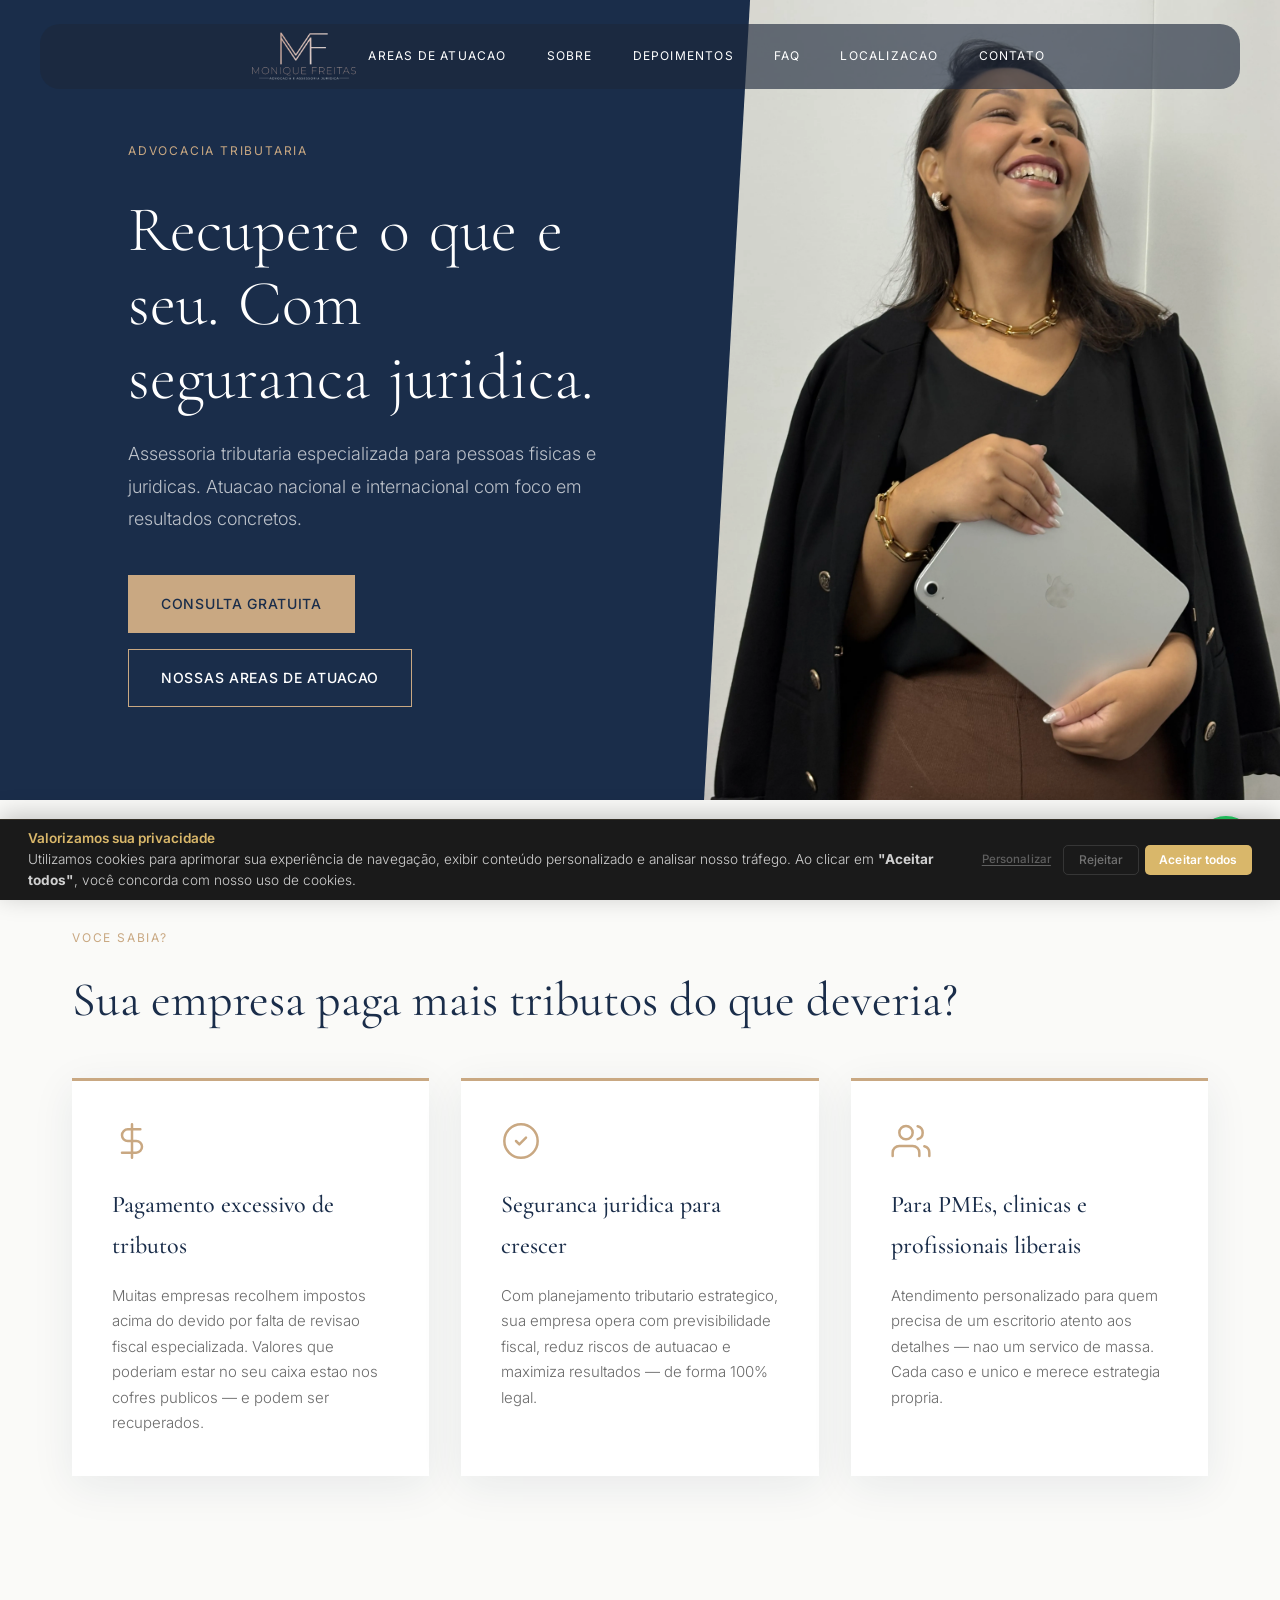
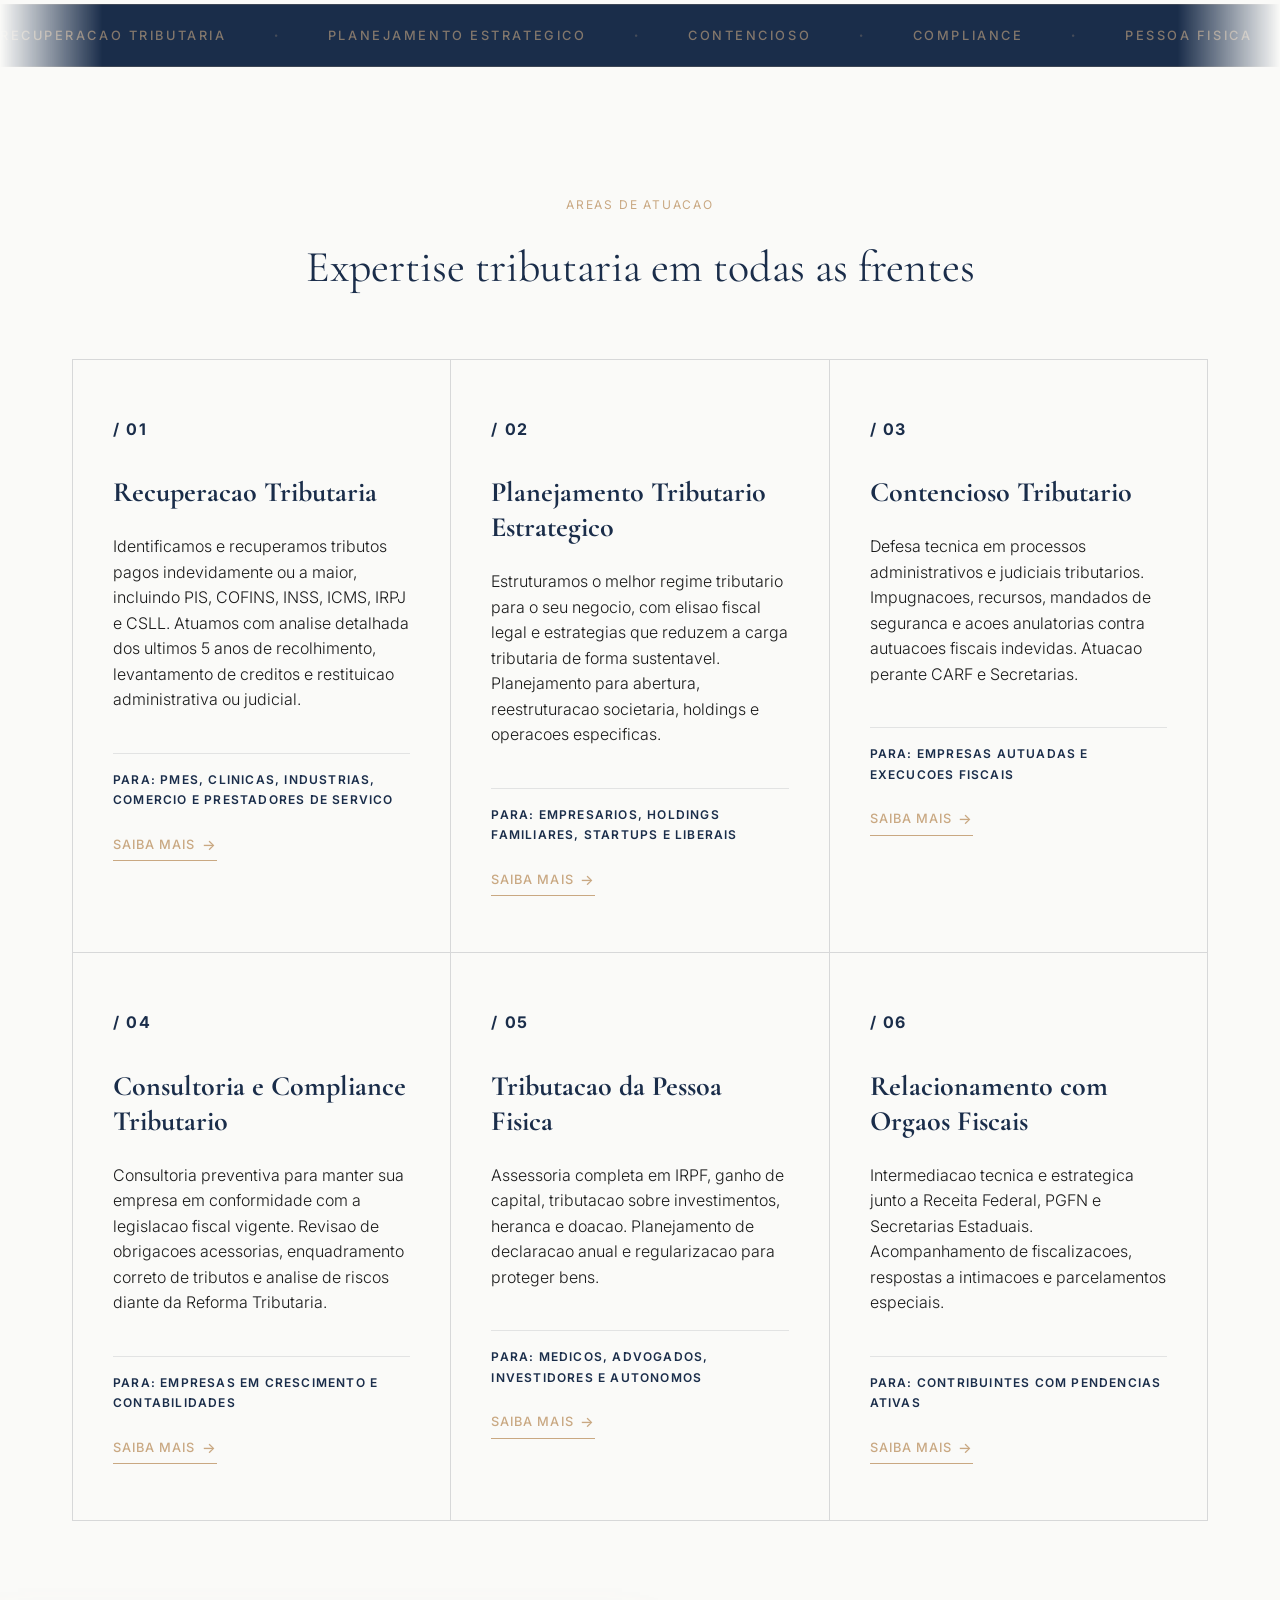
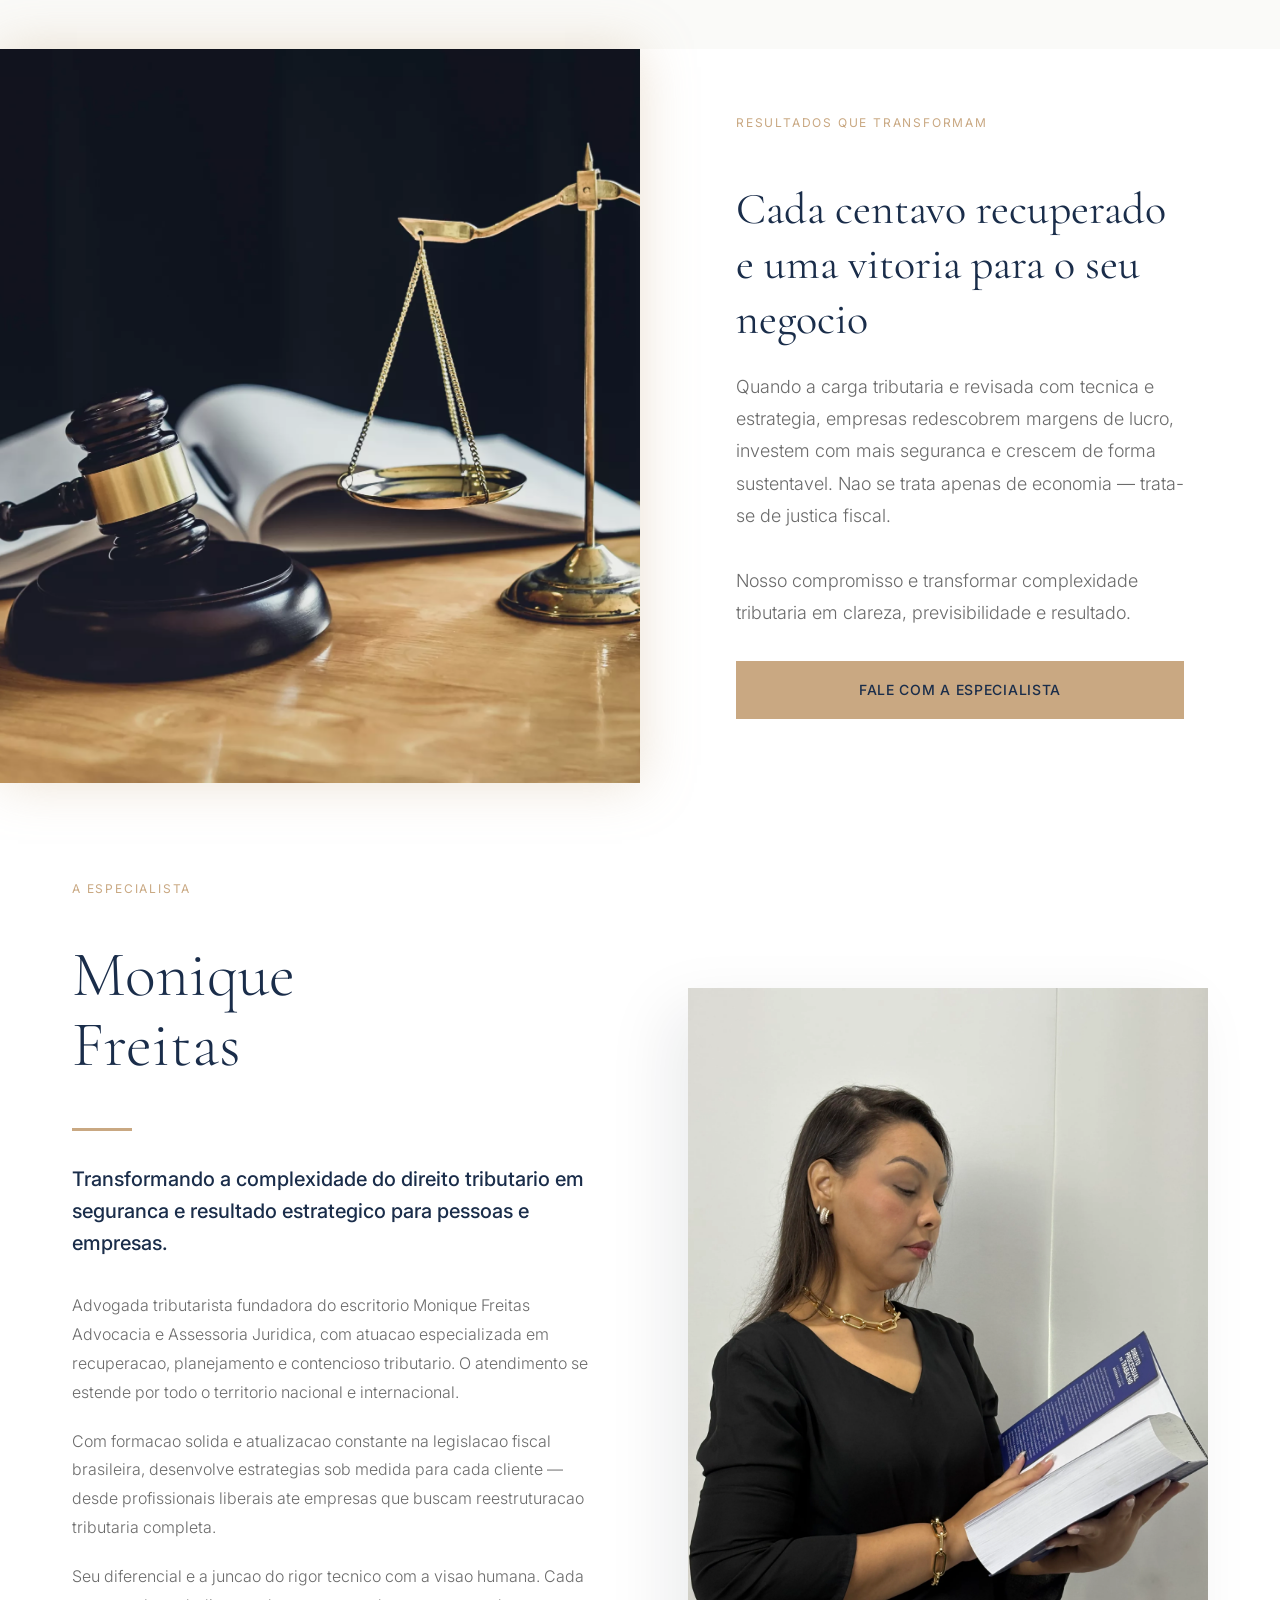
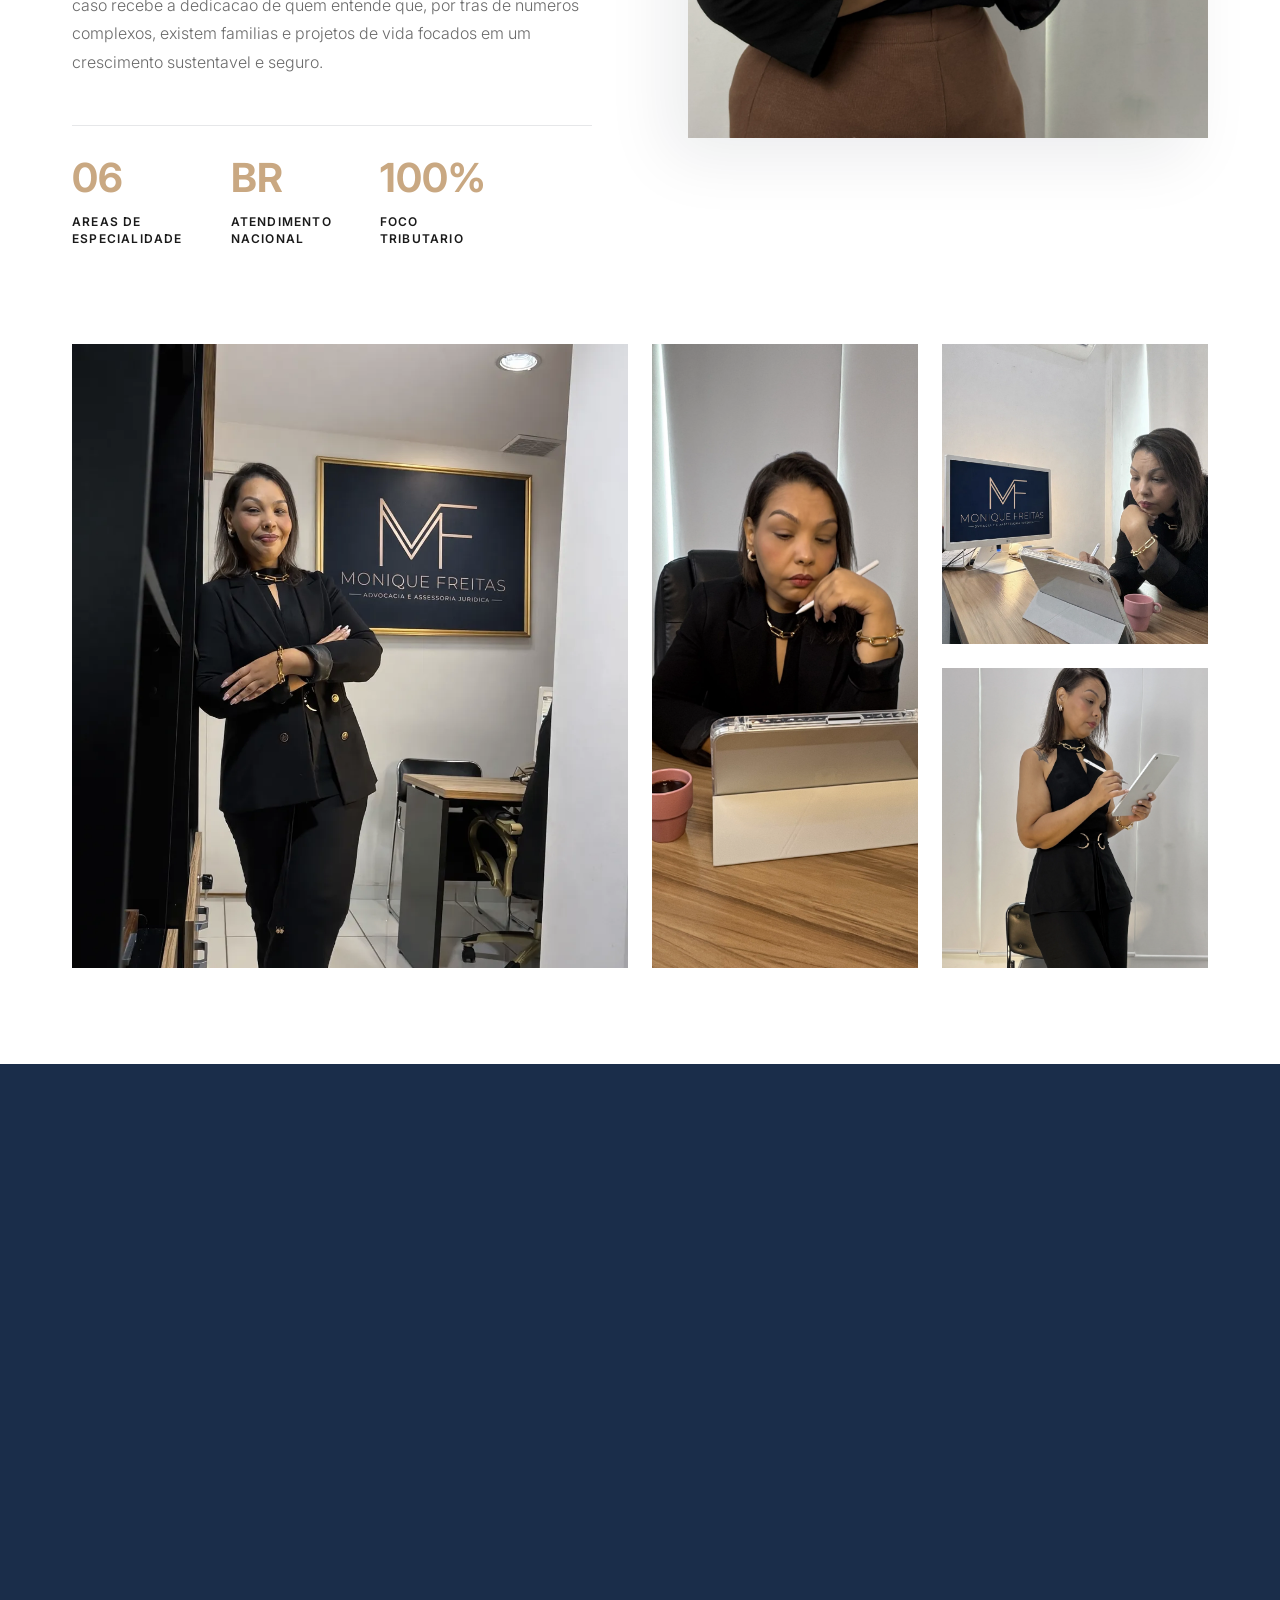
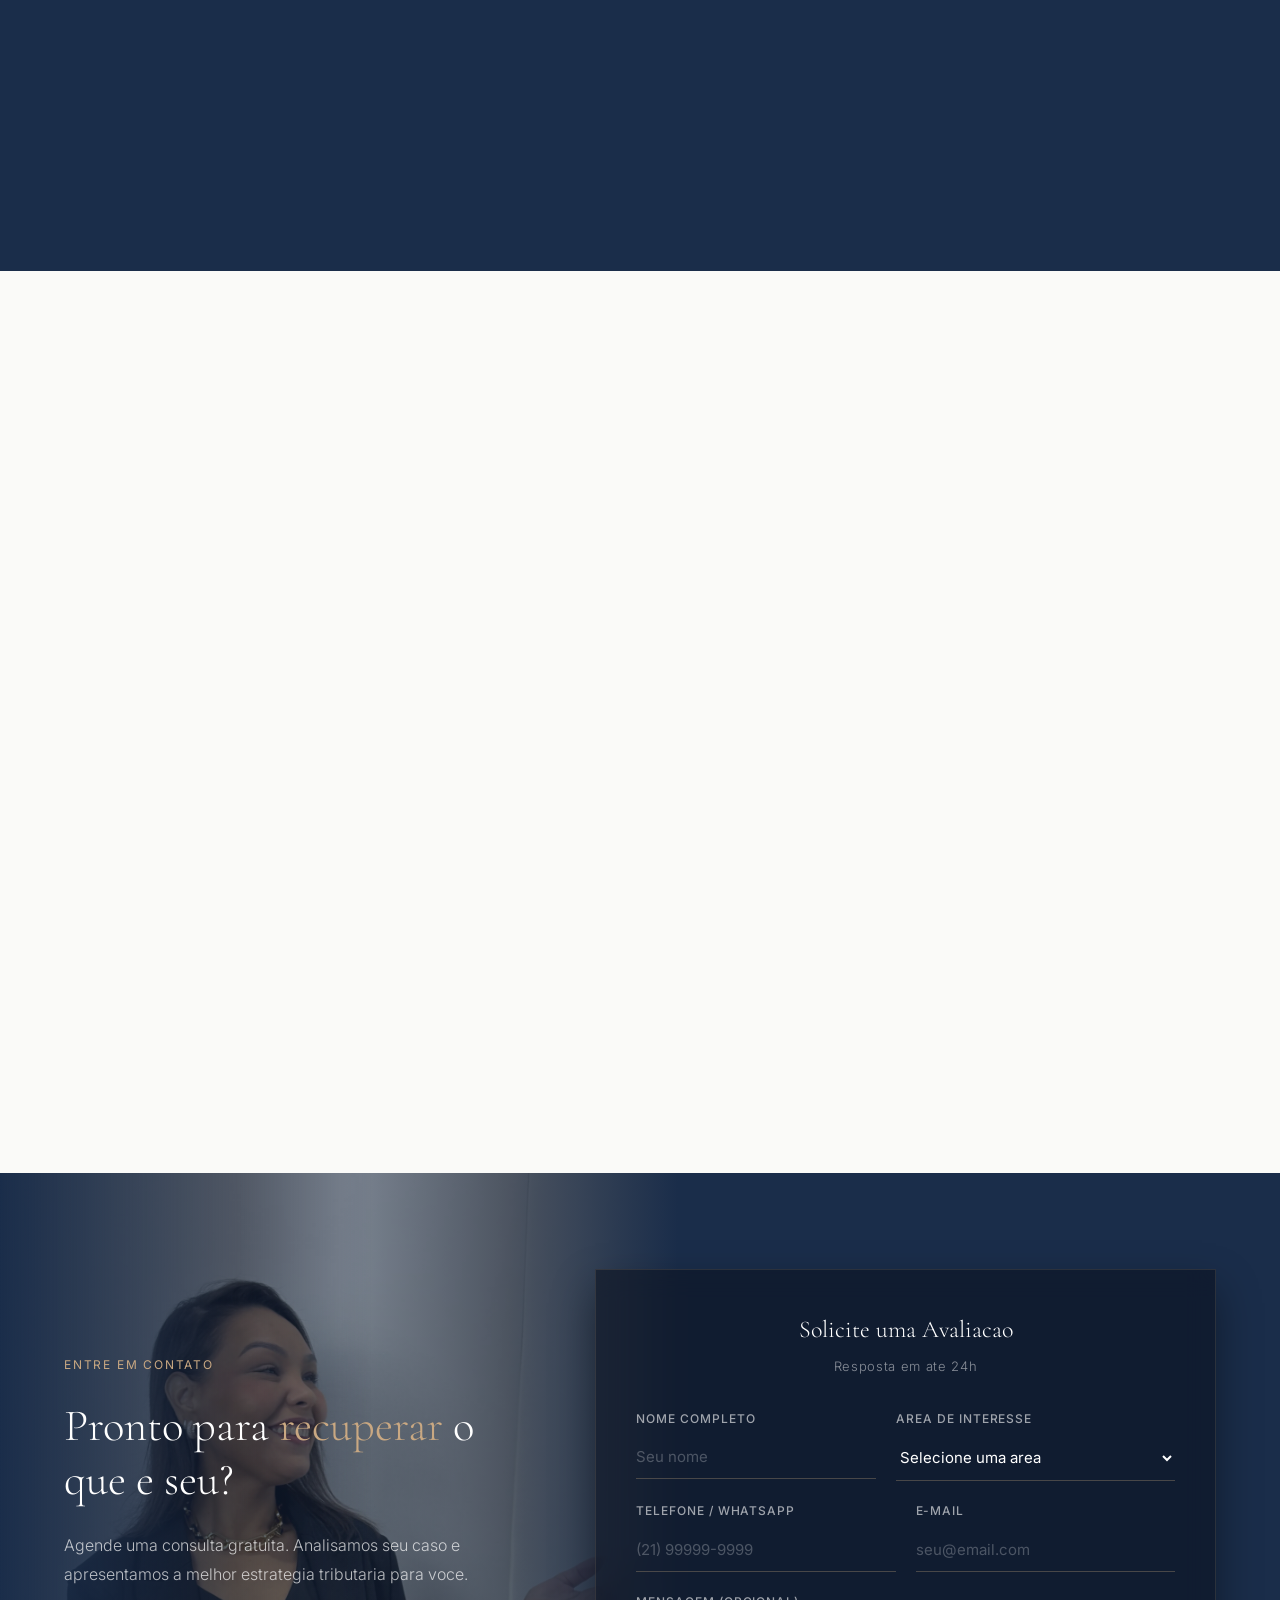
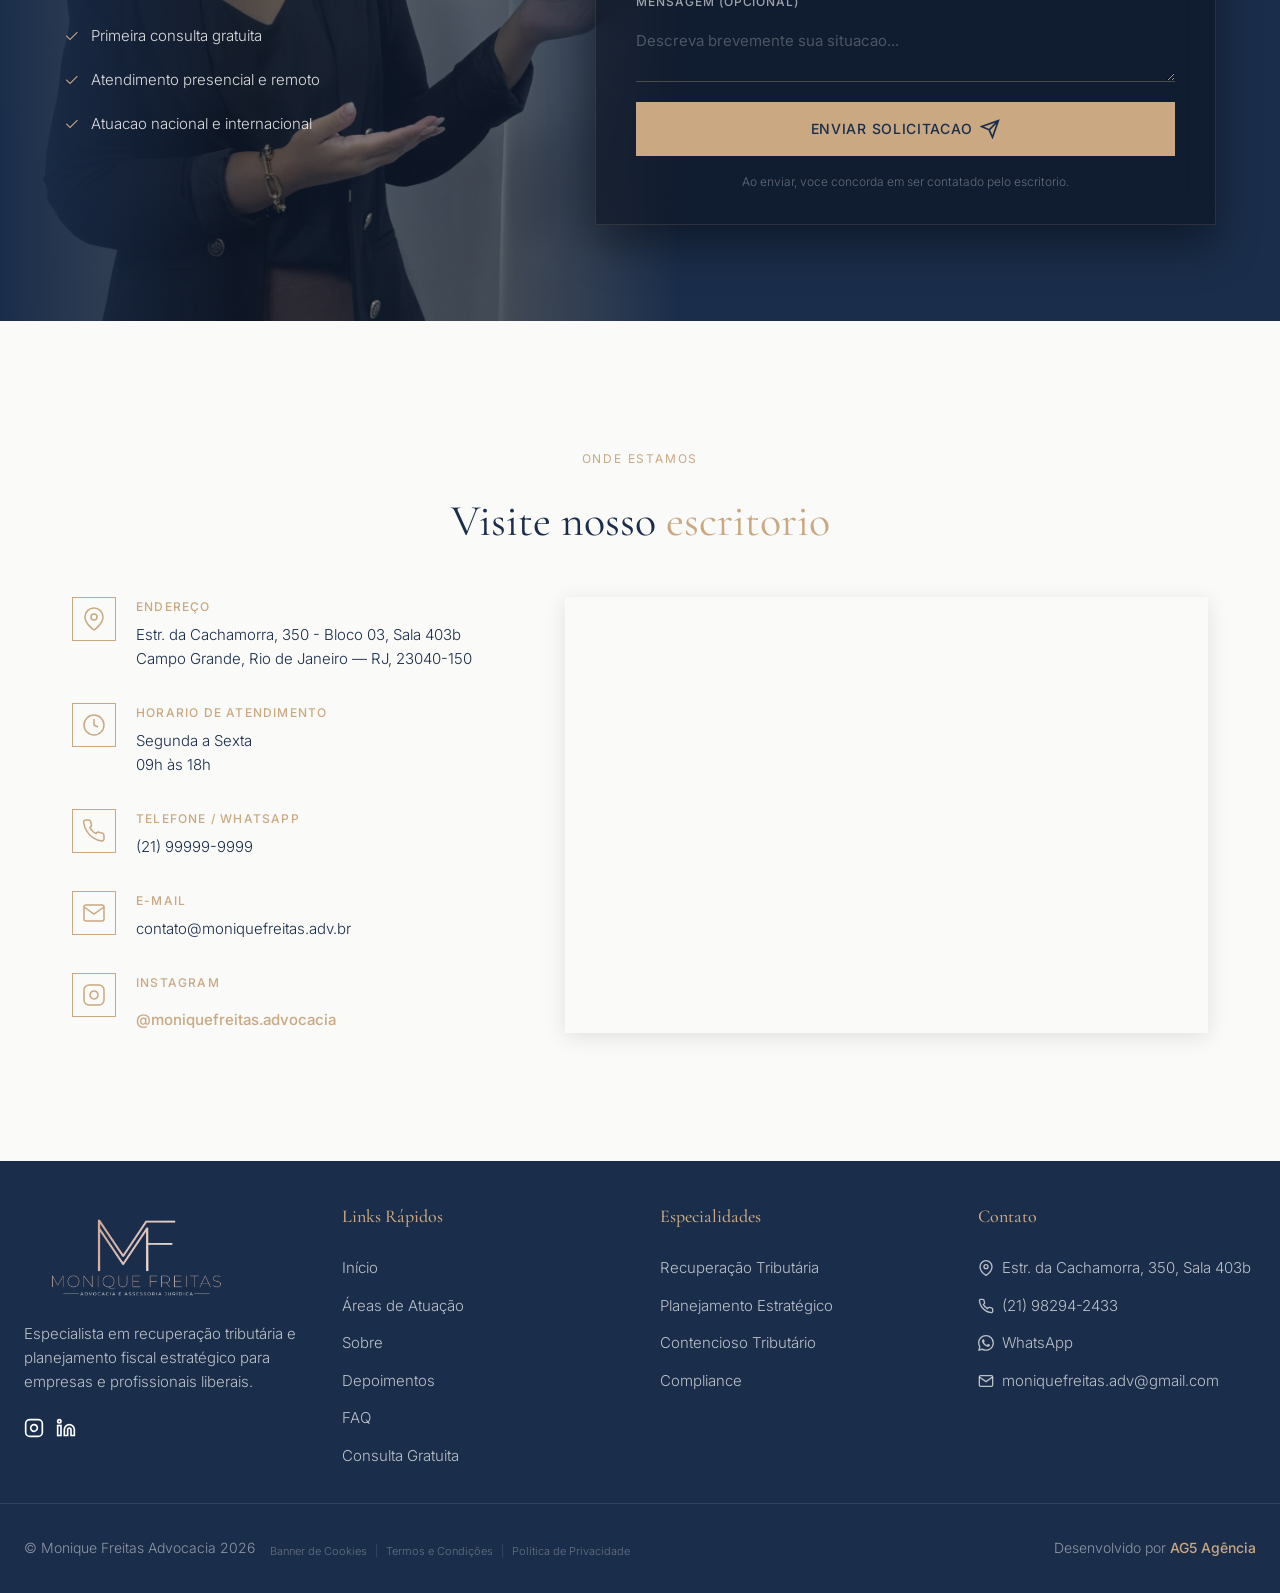
==== commit de45c30d: "fix: teste" ====
--- a/index.html
+++ b/index.html
@@ -38,8 +38,9 @@
       "email": "moniquefreitas.adv@gmail.com",
       "address": {
         "@type": "PostalAddress",
-        "streetAddress": "Campo Grande Office Mall, Sala 403",
-        "addressLocality": "Rio de Janeiro",
+        "streetAddress": "Estr. da Cachamorra, 350 - Bloco 03, Sala 403b",
+        "postOfficeBoxNumber": "23040-150",
+        "addressLocality": "Campo Grande, Rio de Janeiro",
         "addressRegion": "RJ",
         "addressCountry": "BR"
       },
@@ -868,7 +869,7 @@
                 </button>
                 <div class="faq-answer">
                     <p>Sim. Atuamos em ambito nacional e internacional. O atendimento pode ser feito de forma presencial
-                        no escritorio em Campo Grande (RJ) ou remotamente por videoconferencia, com a mesma qualidade e
+                        no escritorio em Campo Grande (Estr. da Cachamorra, 350) ou remotamente por videoconferencia, com a mesma qualidade e
                         dedicacao.</p>
                 </div>
             </div>
@@ -993,8 +994,8 @@
                             </svg>
                         </div>
                         <div>
-                            <h4>Endereco</h4>
-                            <p>Campo Grande Office Mall<br>Campo Grande, Rio de Janeiro — RJ</p>
+                            <h4>Endereço</h4>
+                            <p>Estr. da Cachamorra, 350 - Bloco 03, Sala 403b<br>Campo Grande, Rio de Janeiro — RJ, 23040-150</p>
                         </div>
                     </div>
                     <div class="location-item">
@@ -1054,7 +1055,7 @@
                 </div>
                 <div class="location-map">
                     <iframe
-                        src="https://www.google.com/maps/embed?pb=!1m18!1m12!1m3!1d3675.5!2d-43.5575!3d-22.9028!2m3!1f0!2f0!3f0!3m2!1i1024!2i768!4f13.1!3m3!1m2!1s0x9be1f1c0a0a0a0%3A0x0!2sCampo+Grande+Office+Mall!5e0!3m2!1spt-BR!2sbr!4v1700000000000!5m2!1spt-BR!2sbr"
+                        src="https://www.google.com/maps/embed?pb=!1m18!1m12!1m3!1d3675.2536!2d-43.5574!3d-22.9054!2m3!1f0!2f0!3f0!3m2!1i1024!2i768!4f13.1!3m3!1m2!1s0x9be1f1c0a0a0a0%3A0x0!2sEstrADA%20da%20Cachamorra%2C%20350%20-%20Campo%20Grande!5e0!3m2!1spt-BR!2sbr!4v1700000000000!5m2!1spt-BR!2sbr"
                         width="100%" height="100%" style="border:0;" allowfullscreen="" loading="lazy"
                         referrerpolicy="no-referrer-when-downgrade" title="Localizacao do escritorio"></iframe>
                 </div>
@@ -1123,14 +1124,14 @@
                     <h4>Contato</h4>
                     <ul>
                         <li>
-                            <a href="https://maps.google.com/?q=Estrada+da+Cachamorra+350+Campo+Grande+RJ"
+                            <a href="https://maps.google.com/?q=Estrada+da+Cachamorra+350+Campo+Grande+RJ+23040-150"
                                 target="_blank" rel="noopener noreferrer">
                                 <svg width="16" height="16" viewBox="0 0 24 24" fill="none" stroke="currentColor"
                                     stroke-width="2">
                                     <path d="M21 10c0 7-9 13-9 13s-9-6-9-13a9 9 0 0 1 18 0z" />
                                     <circle cx="12" cy="10" r="3" />
                                 </svg>
-                                Campo Grande Office Mall, Sala 403
+                                Estr. da Cachamorra, 350, Sala 403b
                             </a>
                         </li>
                         <li>
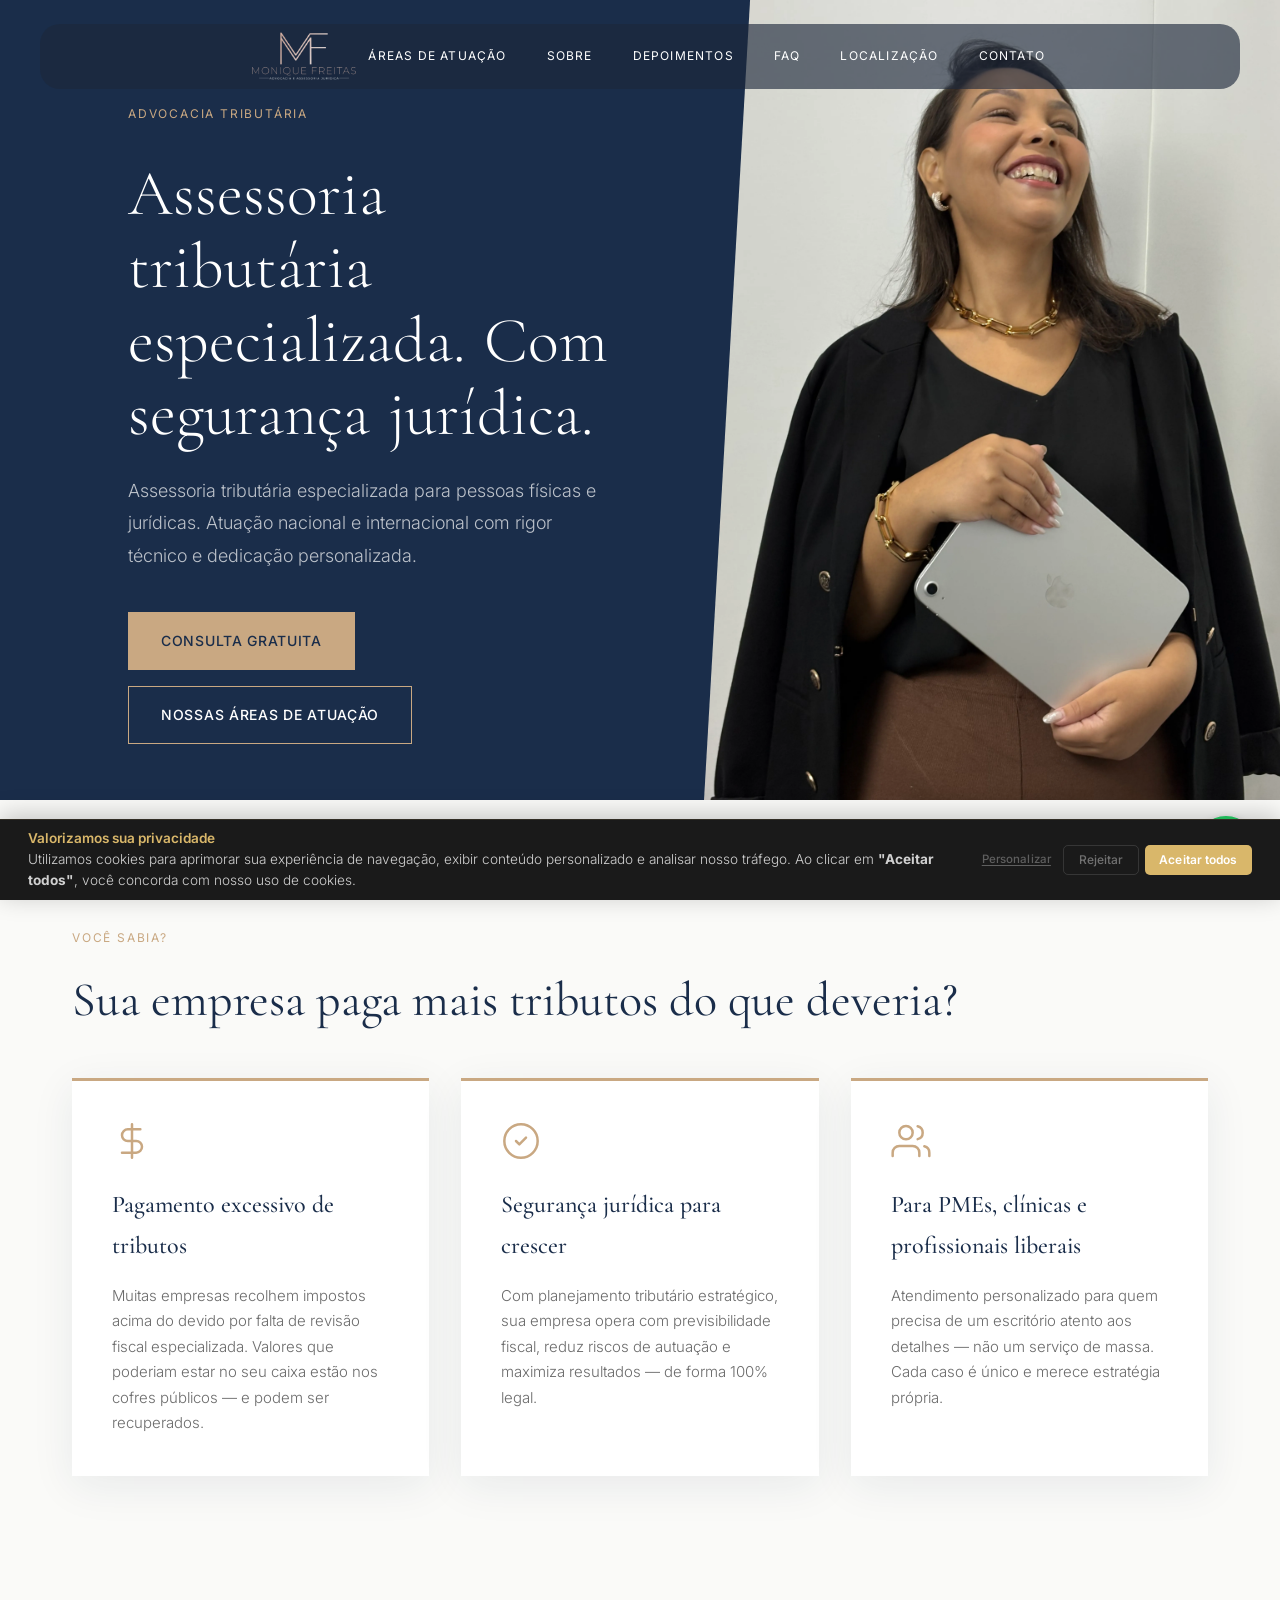
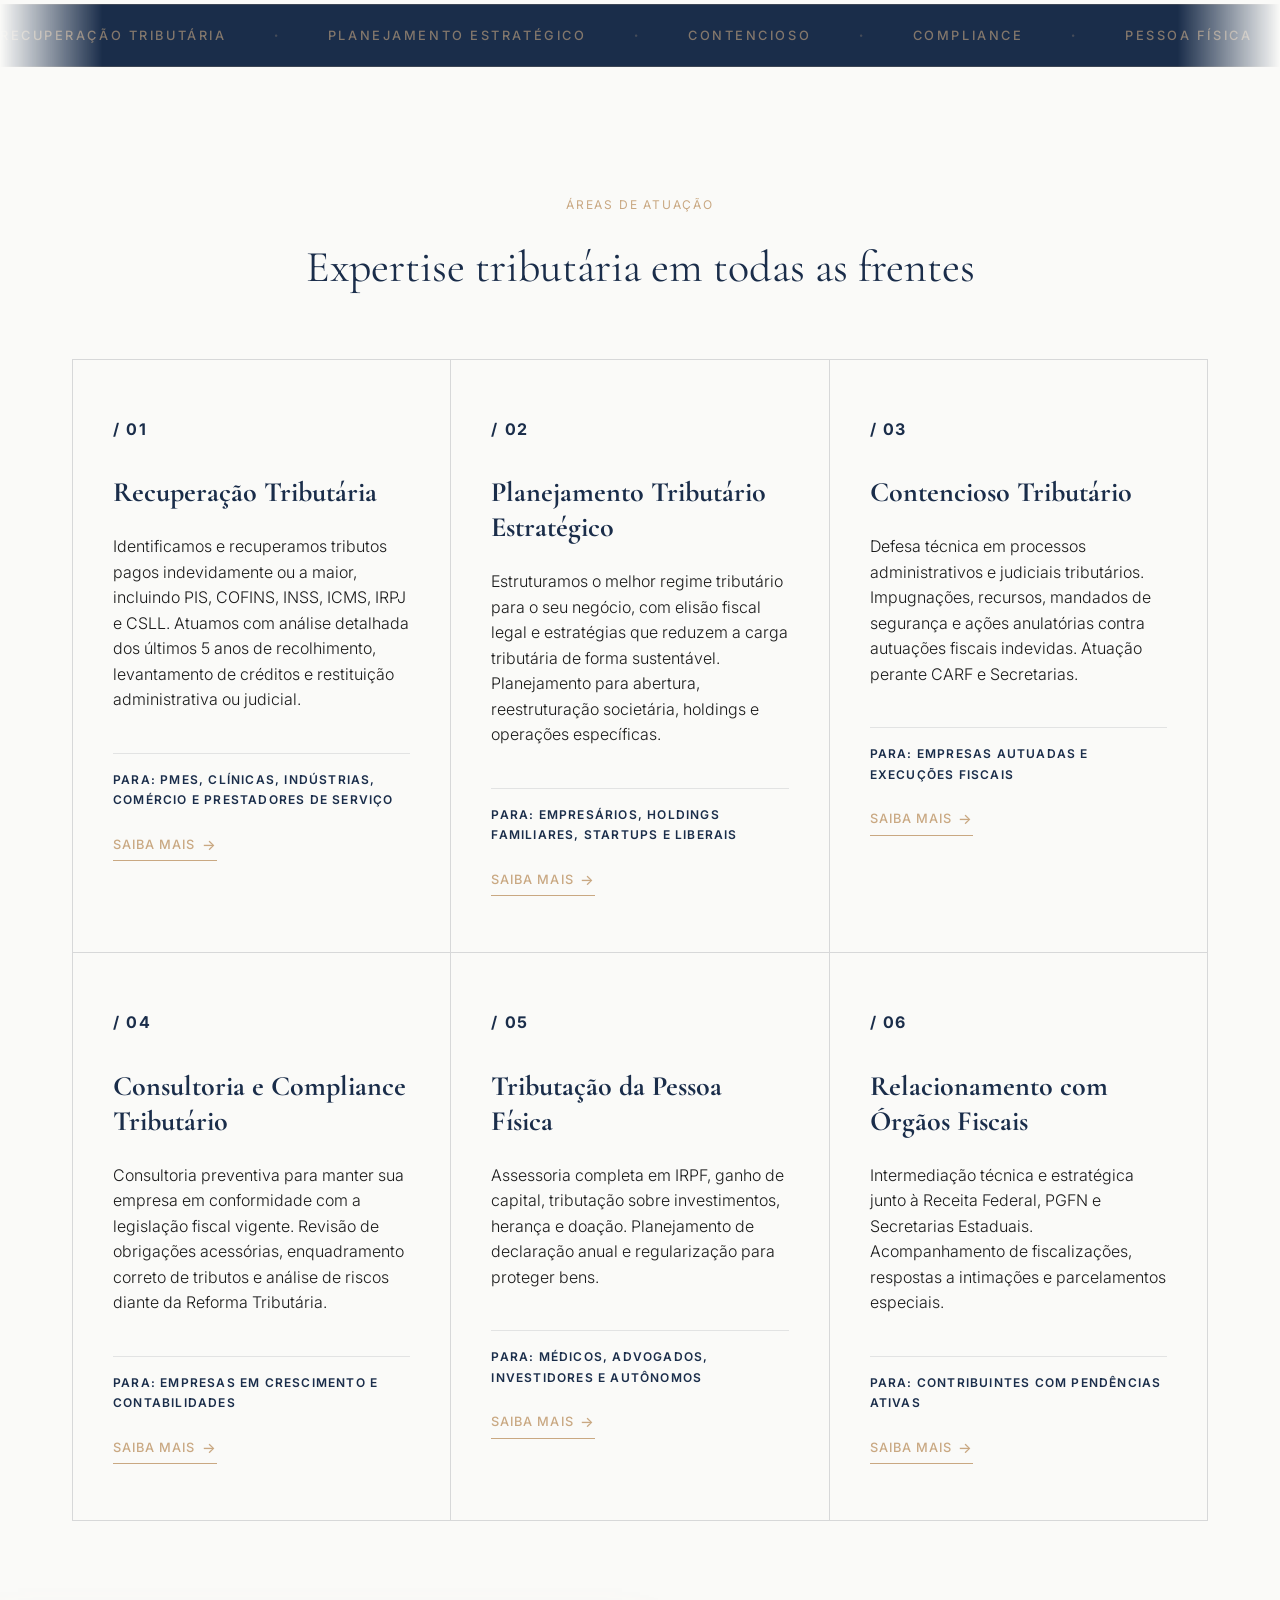
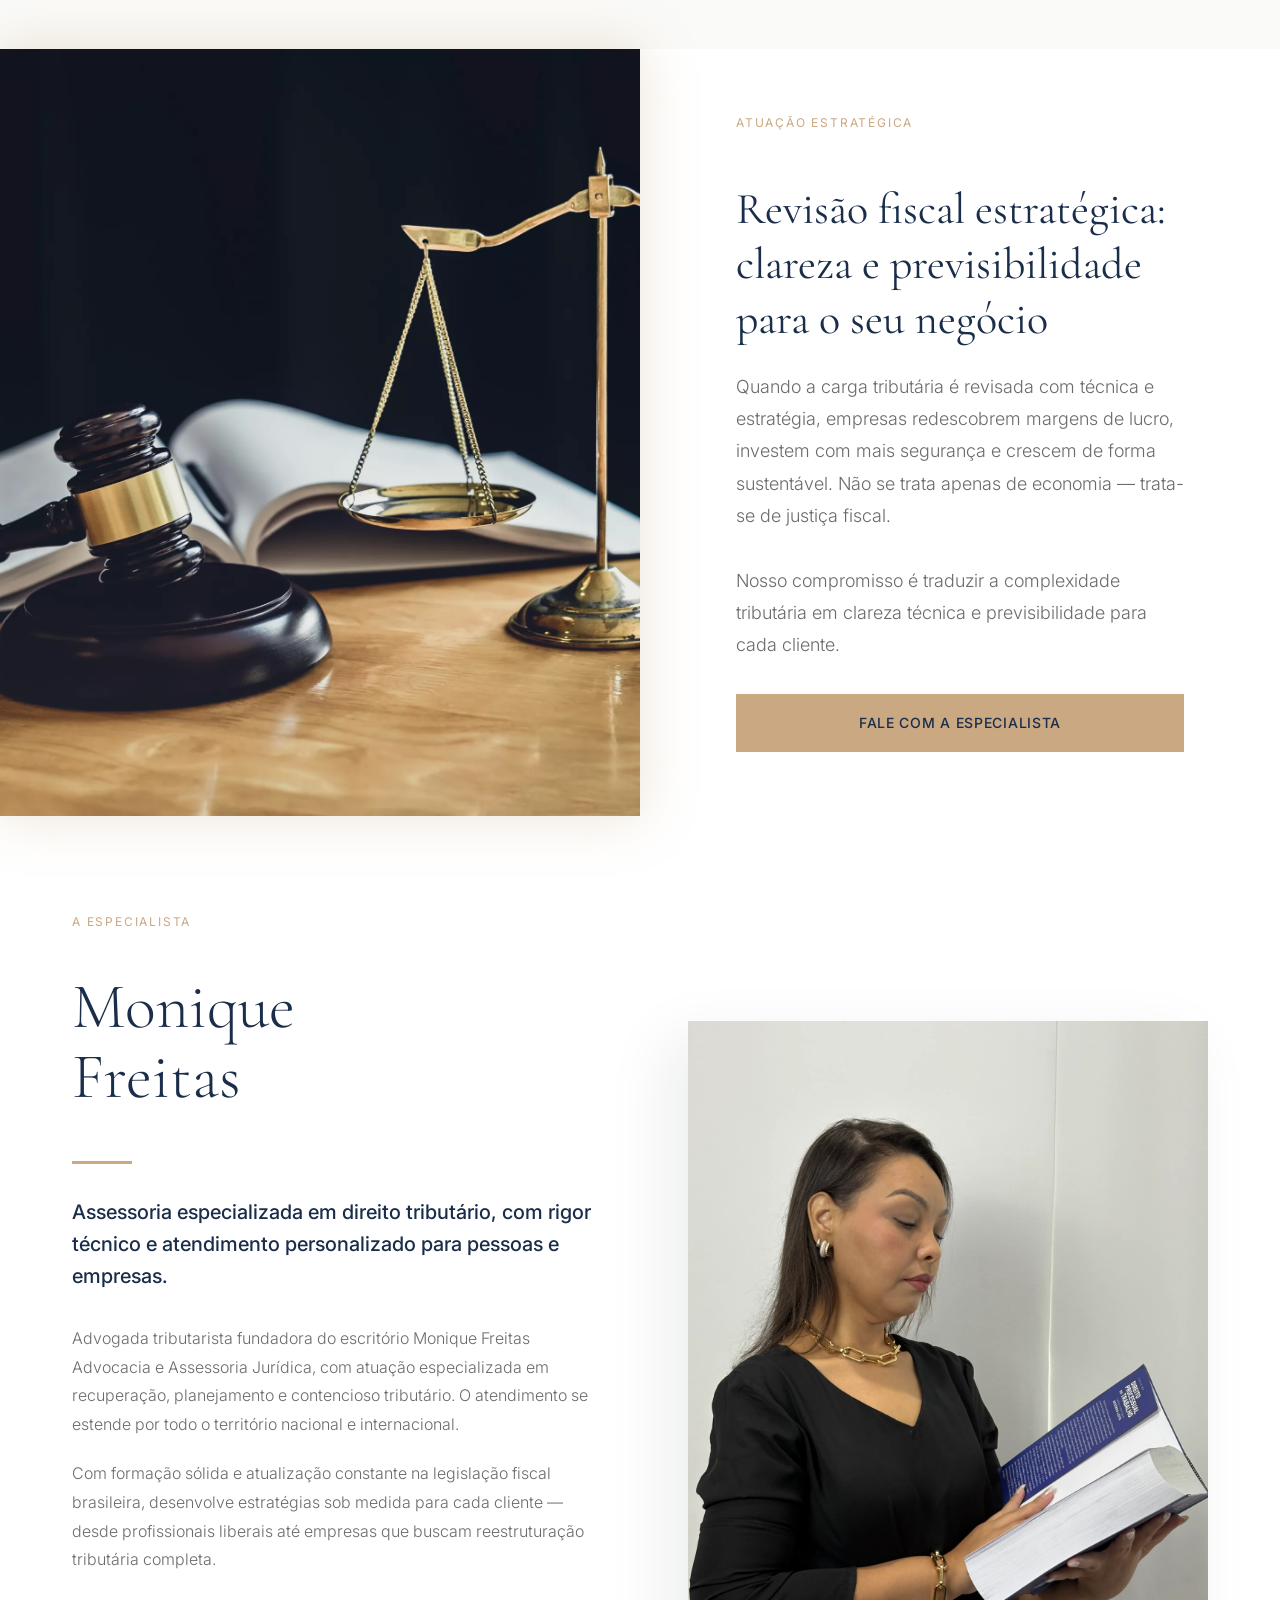
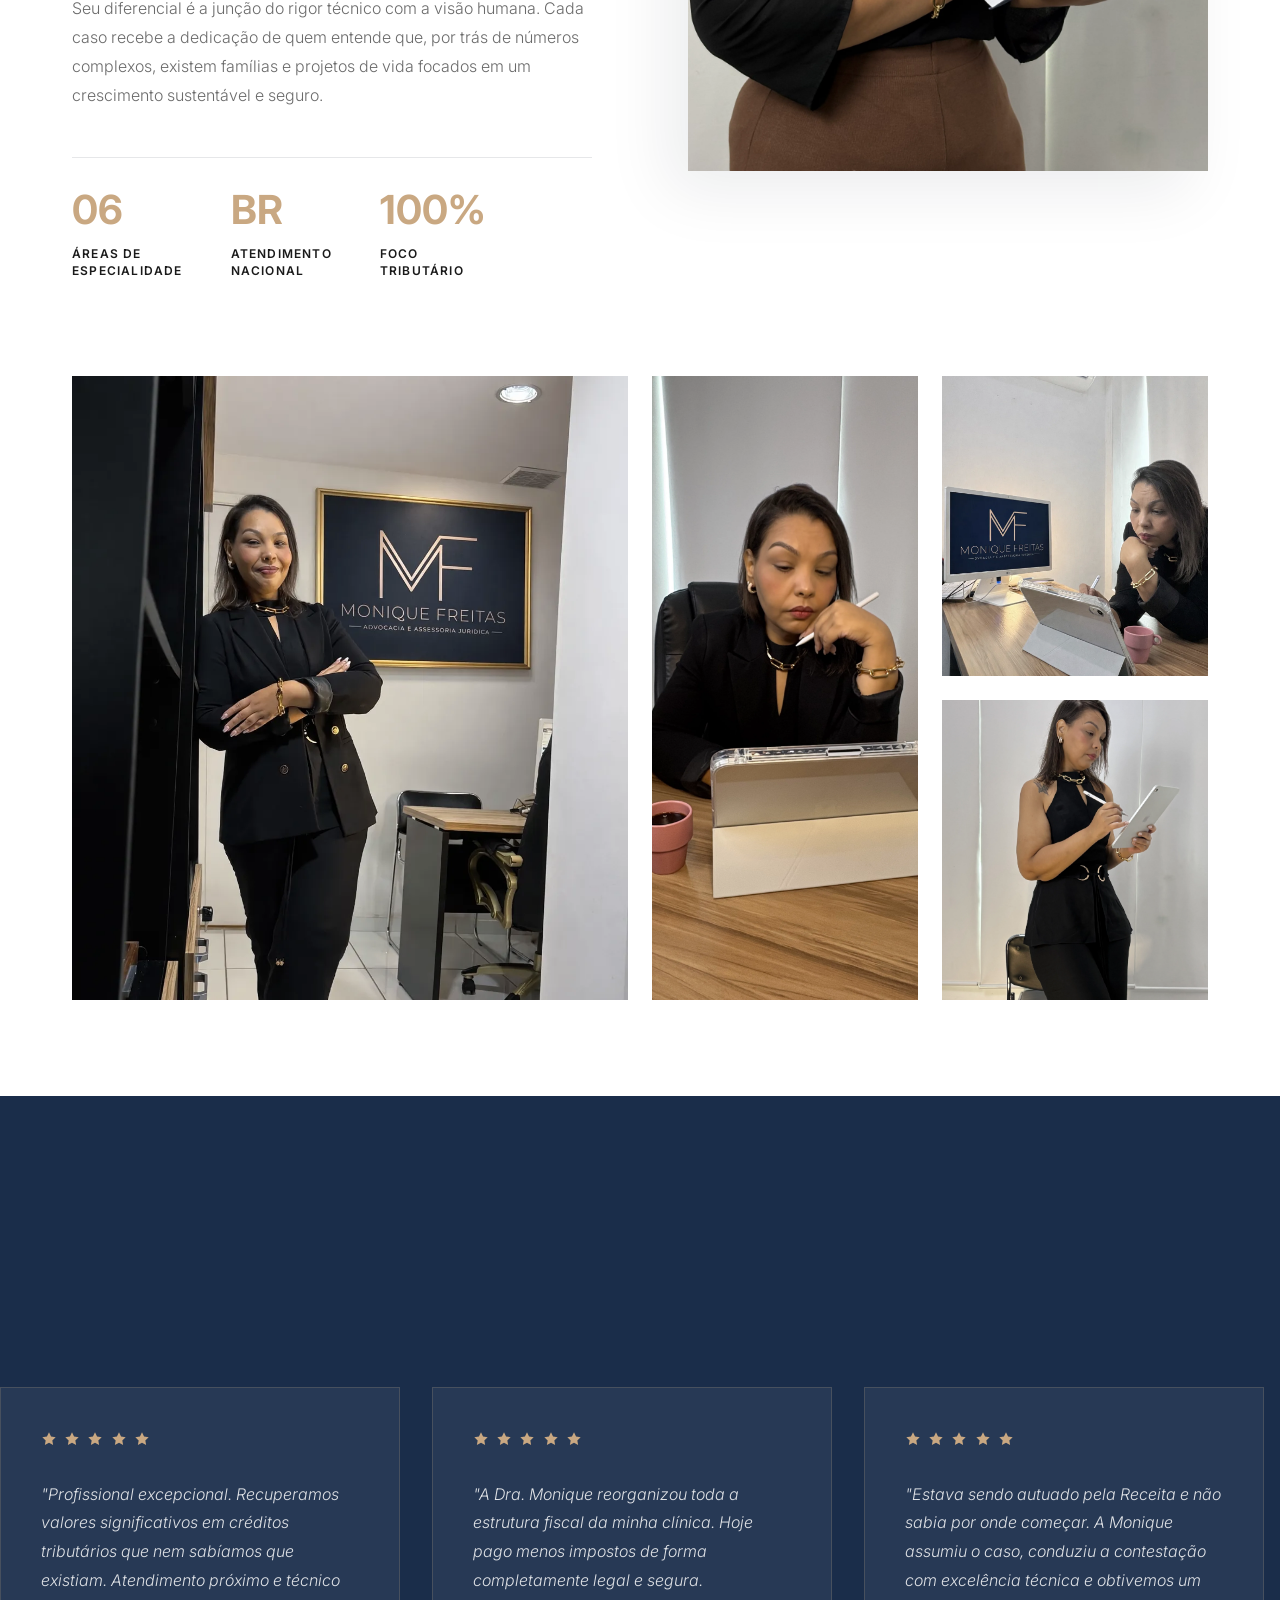
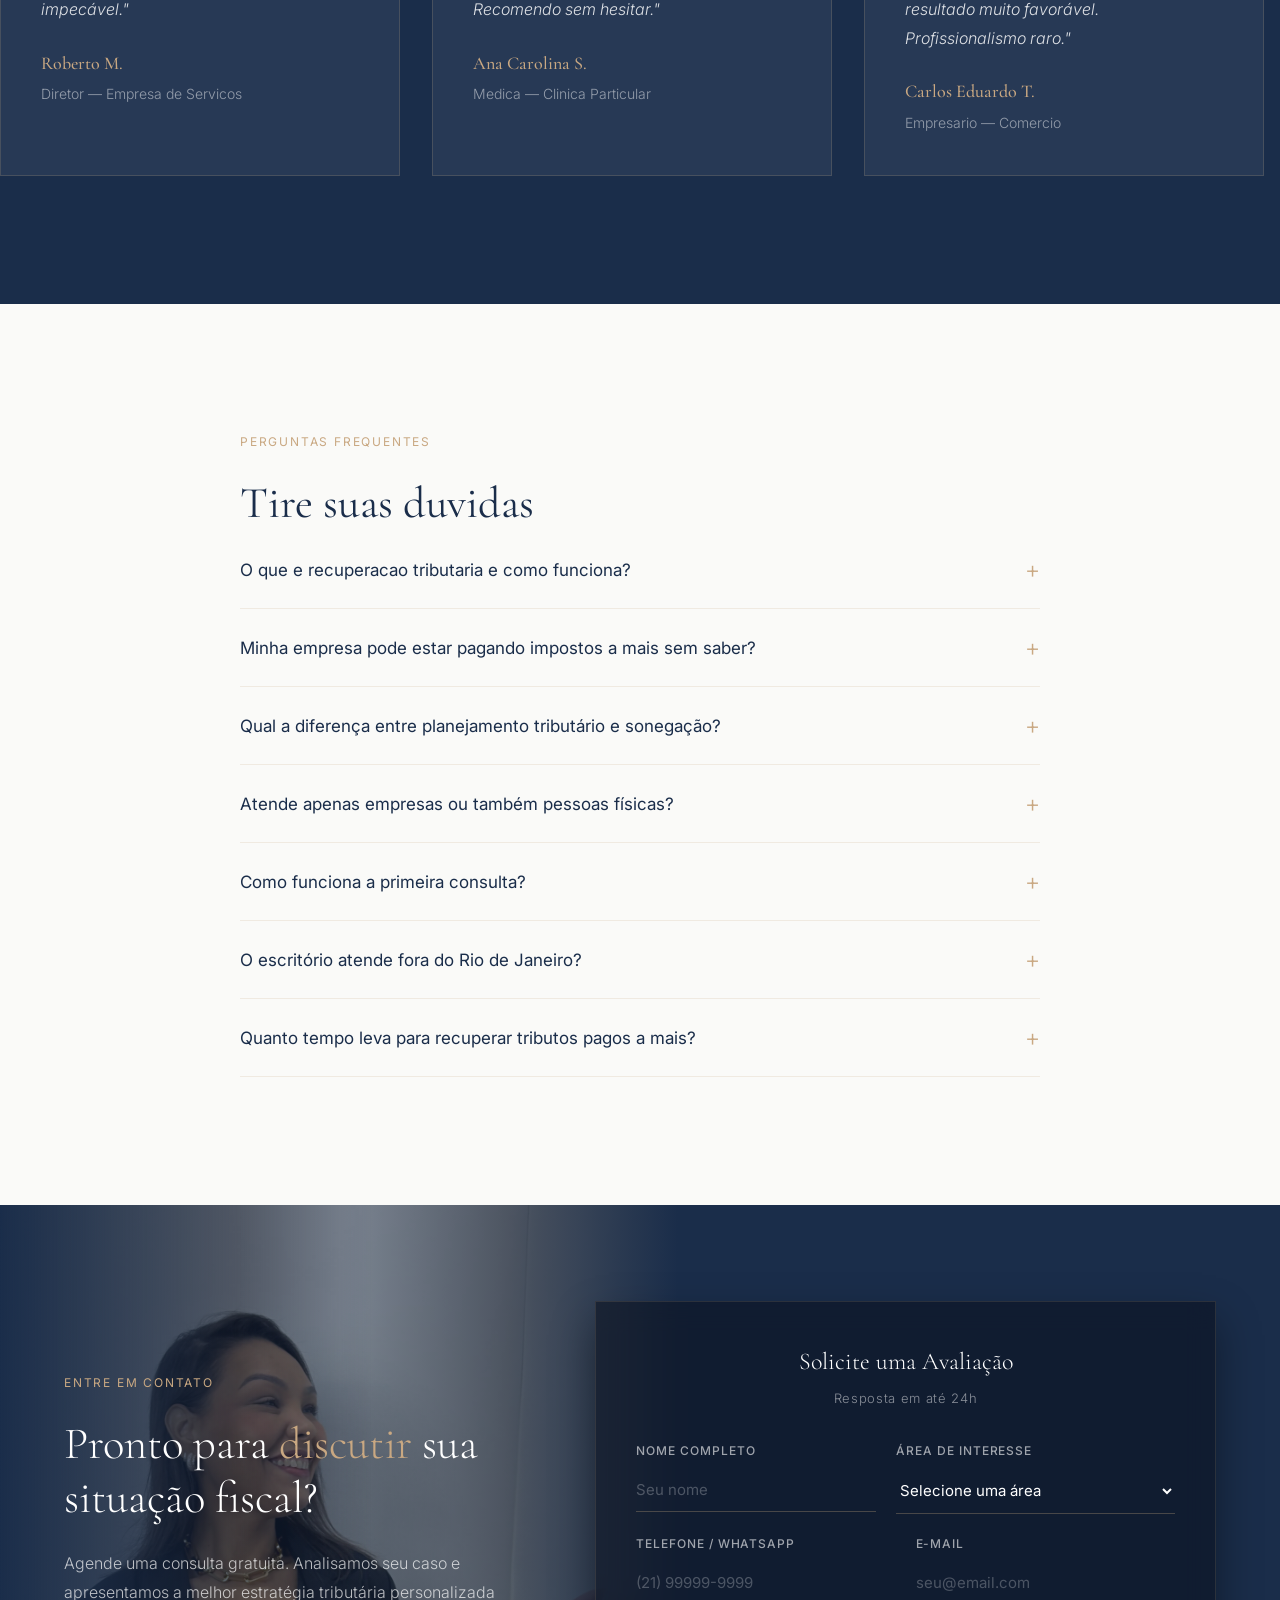
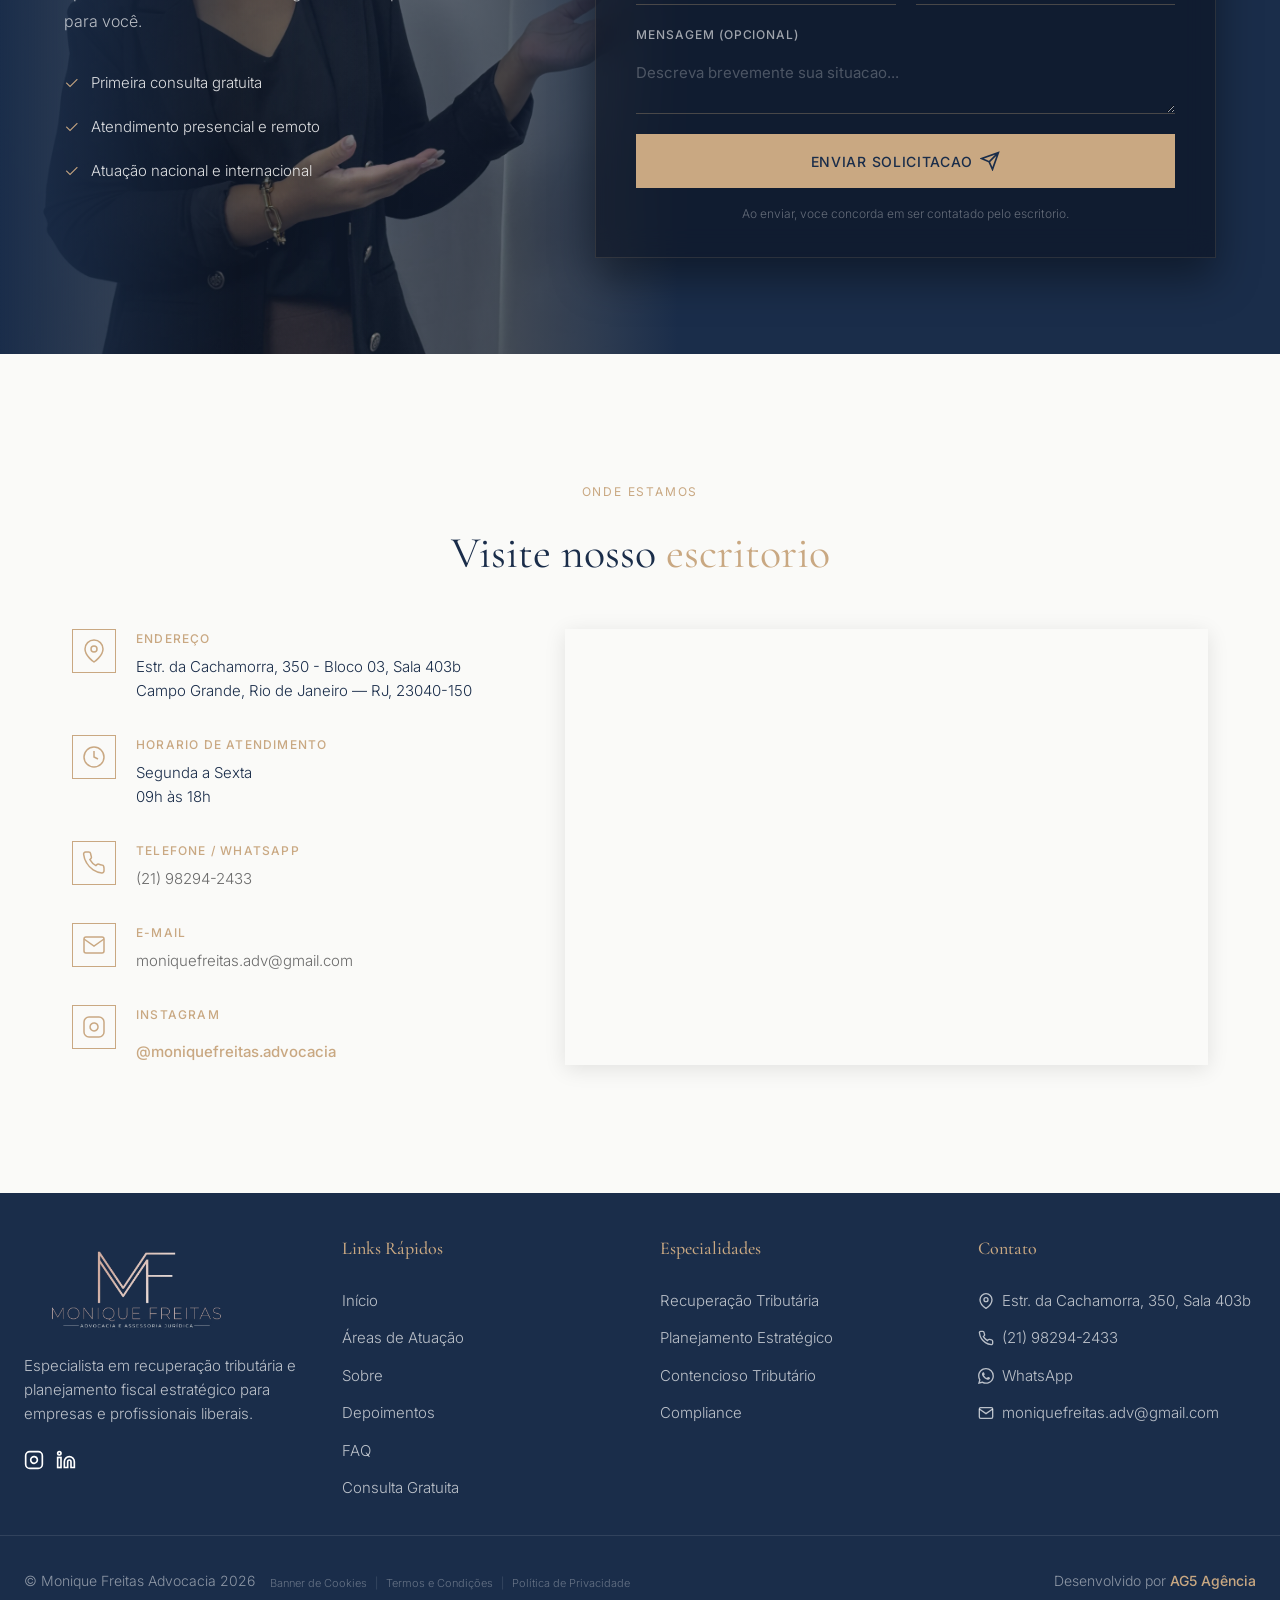
==== commit 2d34291a: "fix: aj" ====
--- a/index.html
+++ b/index.html
@@ -4,50 +4,261 @@
 <head>
     <meta charset="UTF-8">
     <meta name="viewport" content="width=device-width, initial-scale=1.0">
-    <title>Monique Freitas | Advocacia Tributária — Recuperação com Segurança Jurídica</title>
-    <meta name="description" content="Especialista em recuperação tributária e planejamento estratégico. Reduza impostos com segurança.">
+    <title>Advogada Tributarista em Campo Grande RJ | Monique Freitas Advocacia</title>
+    <meta name="description" content="Advogada tributarista em Campo Grande, Rio de Janeiro. Especialista em recuperação tributária, planejamento fiscal e contencioso tributário. Primeira orientação disponível mediante agendamento.">
     <meta name="keywords" content="advocacia tributaria, recuperacao tributaria, planejamento tributario, contencioso tributario, compliance fiscal, advogada tributarista Rio de Janeiro">
     <meta name="author" content="Monique Freitas Advocacia">
     <meta name="robots" content="index, follow">
+    <link rel="canonical" href="https://www.moniquefreitasadv.ag5agencia.site/">
+
+    <!-- Geo Tags -->
+    <meta name="geo.region" content="BR-RJ">
+    <meta name="geo.placename" content="Campo Grande, Rio de Janeiro">
+    <meta name="geo.position" content="-22.9054;-43.5574">
+    <meta name="ICBM" content="-22.9054, -43.5574">
 
     <!-- Open Graph / Social Media -->
     <meta property="og:type" content="website">
-    <meta property="og:url" content="https://moniquefreitas.adv.br/">
-    <meta property="og:title" content="Monique Freitas | Recupere o que é seu com Segurança Jurídica">
-    <meta property="og:description" content="Advogada tributarista especializada em recuperação de impostos pagos a mais, planejamento fiscal e contencioso tributário no RJ. Primeira consulta gratuita.">
-    <meta property="og:image" content="https://moniquefreitas.adv.br/imagens/monique-freitas-advocacia-tributaria-campo-grande-rj (2).webp">
+    <meta property="og:url" content="https://www.moniquefreitasadv.ag5agencia.site/">
+    <meta property="og:title" content="Advogada Tributarista em Campo Grande RJ | Monique Freitas Advocacia">
+    <meta property="og:description" content="Advogada tributarista especializada em recuperação de impostos pagos a mais, planejamento fiscal e contencioso tributário no RJ. Primeira orientação disponível mediante agendamento.">
+    <meta property="og:image" content="https://www.moniquefreitasadv.ag5agencia.site/imagens/monique-freitas-advocacia-tributaria-campo-grande-rj (2).webp">
     <meta property="og:image:width" content="1200">
     <meta property="og:image:height" content="630">
     <meta property="og:locale" content="pt_BR">
     <meta name="twitter:card" content="summary_large_image">
-    <meta name="twitter:title" content="Monique Freitas | Recupere o que é seu com Segurança Jurídica">
+    <meta name="twitter:title" content="Advogada Tributarista em Campo Grande RJ | Monique Freitas Advocacia">
     <meta name="twitter:description" content="Advogada tributarista especializada em recuperação de impostos pagos a mais, planejamento fiscal e contencioso tributário no RJ.">
-    <meta name="twitter:image" content="https://moniquefreitas.adv.br/imagens/monique-freitas-advocacia-tributaria-campo-grande-rj (2).webp">
+    <meta name="twitter:image" content="https://www.moniquefreitasadv.ag5agencia.site/imagens/monique-freitas-advocacia-tributaria-campo-grande-rj (2).webp">
     
     <!-- Schema.org / JSON-LD -->
     <script type="application/ld+json">
     {
       "@context": "https://schema.org",
-      "@type": "LegalService",
-      "name": "Monique Freitas Advocacia e Assessoria Jurídica",
-      "description": "Especialista em recuperação tributária e planejamento fiscal estratégico para empresas e profissionais liberais.",
-      "url": "https://moniquefreitas.adv.br/",
-      "logo": "https://moniquefreitas.adv.br/imagens/logo-header.webp",
-      "image": "https://moniquefreitas.adv.br/imagens/og-image.webp",
-      "telephone": "+55-21-98294-2433",
-      "email": "moniquefreitas.adv@gmail.com",
-      "address": {
-        "@type": "PostalAddress",
-        "streetAddress": "Estr. da Cachamorra, 350 - Bloco 03, Sala 403b",
-        "postOfficeBoxNumber": "23040-150",
-        "addressLocality": "Campo Grande, Rio de Janeiro",
-        "addressRegion": "RJ",
-        "addressCountry": "BR"
-      },
-      "openingHours": "Mo,Tu,We,Th,Fr 09:00-18:00",
-      "sameAs": [
-        "https://www.instagram.com/moniquefreitas.advocacia/",
-        "https://www.linkedin.com/in/moniqueafreitas"
+      "@graph": [
+        {
+          "@type": "LegalService",
+          "@id": "https://www.moniquefreitasadv.ag5agencia.site/#negocio",
+          "name": "Monique Freitas Advocacia e Assessoria Jurídica",
+          "alternateName": "Monique Freitas Advocacia Tributária | Recuperação Tributária | Planejamento Fiscal | Contencioso Tributário | Compliance | Campo Grande RJ",
+          "url": "https://www.moniquefreitasadv.ag5agencia.site/",
+          "logo": "https://www.moniquefreitasadv.ag5agencia.site/imagens/logo-header.webp",
+          "image": [
+            "https://www.moniquefreitasadv.ag5agencia.site/imagens/og-image.webp",
+            "https://www.moniquefreitasadv.ag5agencia.site/imagens/hero-monique-freitas-advocacia-tributaria-campo-grande-rj (4).webp"
+          ],
+          "description": "Advogada tributarista em Campo Grande, Rio de Janeiro. Especialista em recuperação tributária, planejamento fiscal e contencioso. Primeira orientação disponível mediante agendamento.",
+          "telephone": "+55-21-98294-2433",
+          "email": "moniquefreitas.adv@gmail.com",
+          "currenciesAccepted": "BRL",
+          "address": {
+            "@type": "PostalAddress",
+            "streetAddress": "Estr. da Cachamorra, 350 - Bloco 03, Sala 403b",
+            "addressLocality": "Campo Grande",
+            "addressRegion": "RJ",
+            "postalCode": "23040-150",
+            "addressCountry": "BR"
+          },
+          "geo": {
+            "@type": "GeoCoordinates",
+            "latitude": -22.9054,
+            "longitude": -43.5574
+          },
+          "openingHoursSpecification": [
+            {
+              "@type": "OpeningHoursSpecification",
+              "dayOfWeek": ["Monday","Tuesday","Wednesday","Thursday","Friday"],
+              "opens": "09:00",
+              "closes": "18:00"
+            }
+          ],
+          "areaServed": [
+            {
+              "@type": "City",
+              "name": "Rio de Janeiro",
+              "containedInPlace": {
+                "@type": "State",
+                "name": "Rio de Janeiro"
+              }
+            },
+            { "@type": "Place", "name": "Campo Grande" },
+            { "@type": "Place", "name": "Senador Vasconcelos" },
+            { "@type": "Place", "name": "Santíssimo" },
+            { "@type": "Place", "name": "Cosmos" },
+            { "@type": "Place", "name": "Inhoaíba" },
+            { "@type": "Place", "name": "Paciência" }
+          ],
+          "founder": {
+            "@type": "Person",
+            "name": "Monique Freitas",
+            "jobTitle": "Advogada Tributarista",
+            "description": "Advogada tributarista fundadora do escritório Monique Freitas Advocacia, com atuação especializada em recuperação, planejamento e contencioso tributário.",
+            "image": "https://www.moniquefreitasadv.ag5agencia.site/imagens/monique-freitas-advocacia-tributaria-campo-grande-rj (2).webp",
+            "sameAs": [
+              "https://www.instagram.com/moniquefreitas.advocacia/",
+              "https://www.linkedin.com/in/moniqueafreitas"
+            ]
+          },
+          "hasOfferCatalog": {
+            "@type": "OfferCatalog",
+            "name": "Serviços de Monique Freitas Advocacia Tributária",
+            "itemListElement": [
+              {
+                "@type": "Offer",
+                "itemOffered": {
+                  "@type": "Service",
+                  "name": "Recuperação Tributária",
+                  "description": "Identificação e recuperação de tributos pagos indevidamente ou a maior, incluindo PIS, COFINS, INSS, ICMS, IRPJ e CSLL.",
+                  "areaServed": "Campo Grande – RJ",
+                  "provider": { "@id": "https://www.moniquefreitasadv.ag5agencia.site/#negocio" }
+                }
+              },
+              {
+                "@type": "Offer",
+                "itemOffered": {
+                  "@type": "Service",
+                  "name": "Planejamento Tributário Estratégico",
+                  "description": "Estruturação do melhor regime tributário para o negócio, com elisão fiscal legal e estratégias que reduzem a carga tributária de forma sustentável.",
+                  "areaServed": "Campo Grande – RJ",
+                  "provider": { "@id": "https://www.moniquefreitasadv.ag5agencia.site/#negocio" }
+                }
+              },
+              {
+                "@type": "Offer",
+                "itemOffered": {
+                  "@type": "Service",
+                  "name": "Contencioso Tributário",
+                  "description": "Defesa técnica em processos administrativos e judiciais tributários, impugnações, recursos, mandados de segurança e ações anulatórias.",
+                  "areaServed": "Campo Grande – RJ",
+                  "provider": { "@id": "https://www.moniquefreitasadv.ag5agencia.site/#negocio" }
+                }
+              },
+              {
+                "@type": "Offer",
+                "itemOffered": {
+                  "@type": "Service",
+                  "name": "Consultoria e Compliance Tributário",
+                  "description": "Consultoria preventiva para manter a empresa em conformidade com a legislação fiscal vigente e análise de riscos diante da Reforma Tributária.",
+                  "areaServed": "Campo Grande – RJ",
+                  "provider": { "@id": "https://www.moniquefreitasadv.ag5agencia.site/#negocio" }
+                }
+              },
+              {
+                "@type": "Offer",
+                "itemOffered": {
+                  "@type": "Service",
+                  "name": "Tributação da Pessoa Física",
+                  "description": "Assessoria completa em IRPF, ganho de capital, tributação sobre investimentos, herança e doação.",
+                  "areaServed": "Campo Grande – RJ",
+                  "provider": { "@id": "https://www.moniquefreitasadv.ag5agencia.site/#negocio" }
+                }
+              },
+              {
+                "@type": "Offer",
+                "itemOffered": {
+                  "@type": "Service",
+                  "name": "Relacionamento com Órgãos Fiscais",
+                  "description": "Intermediação técnica e estratégica junto à Receita Federal, PGFN e Secretarias Estaduais, acompanhamento de fiscalizações e parcelamentos especiais.",
+                  "areaServed": "Campo Grande – RJ",
+                  "provider": { "@id": "https://www.moniquefreitasadv.ag5agencia.site/#negocio" }
+                }
+              }
+            ]
+          },
+          "aggregateRating": {
+            "@type": "AggregateRating",
+            "ratingValue": "5.0",
+            "reviewCount": "6",
+            "bestRating": "5",
+            "worstRating": "1"
+          },
+          "sameAs": [
+            "https://www.instagram.com/moniquefreitas.advocacia/",
+            "https://www.linkedin.com/in/moniqueafreitas"
+          ]
+        },
+        {
+          "@type": "WebSite",
+          "@id": "https://www.moniquefreitasadv.ag5agencia.site/#website",
+          "url": "https://www.moniquefreitasadv.ag5agencia.site/",
+          "name": "Monique Freitas Advocacia Tributária | Recuperação Tributária | Planejamento Fiscal | Contencioso Tributário | Compliance | Campo Grande RJ",
+          "publisher": { "@id": "https://www.moniquefreitasadv.ag5agencia.site/#negocio" },
+          "inLanguage": "pt-BR"
+        },
+        {
+          "@type": "WebPage",
+          "@id": "https://www.moniquefreitasadv.ag5agencia.site/#webpage",
+          "url": "https://www.moniquefreitasadv.ag5agencia.site/",
+          "name": "Advogada Tributarista em Campo Grande RJ | Monique Freitas Advocacia",
+          "description": "Advogada tributarista em Campo Grande, Rio de Janeiro. Especialista em recuperação tributária, planejamento fiscal e contencioso. Consulta gratuita.",
+          "isPartOf": { "@id": "https://www.moniquefreitasadv.ag5agencia.site/#website" },
+          "about": { "@id": "https://www.moniquefreitasadv.ag5agencia.site/#negocio" },
+          "inLanguage": "pt-BR",
+          "datePublished": "2026-03-19",
+          "dateModified": "2026-04-14"
+        },
+        {
+          "@type": "FAQPage",
+          "@id": "https://www.moniquefreitasadv.ag5agencia.site/#faq",
+          "mainEntity": [
+            {
+              "@type": "Question",
+              "name": "O que é recuperação tributária e como funciona?",
+              "acceptedAnswer": {
+                "@type": "Answer",
+                "text": "É o processo de identificar tributos pagos a maior ou indevidamente nos últimos 5 anos e solicitar a devolução junto aos órgãos competentes. Fazemos um levantamento completo dos recolhimentos, identificamos créditos e entramos com pedido administrativo ou judicial de restituição."
+              }
+            },
+            {
+              "@type": "Question",
+              "name": "Minha empresa pode estar pagando impostos a mais sem saber?",
+              "acceptedAnswer": {
+                "@type": "Answer",
+                "text": "Sim. É mais comum do que se imagina. Erros de enquadramento, alíquotas incorretas, créditos não aproveitados e mudanças legislativas não acompanhadas são causas frequentes. Uma revisão fiscal especializada pode revelar valores significativos a recuperar."
+              }
+            },
+            {
+              "@type": "Question",
+              "name": "Qual a diferença entre planejamento tributário e sonegação?",
+              "acceptedAnswer": {
+                "@type": "Answer",
+                "text": "Planejamento tributário (elisão fiscal) é 100% legal — consiste em organizar a estrutura do negócio para pagar menos tributos dentro da lei. Sonegação é crime e envolve omissão ou fraude. Nosso trabalho é exclusivamente dentro da legalidade, com total transparência e segurança jurídica."
+              }
+            },
+            {
+              "@type": "Question",
+              "name": "Atende apenas empresas ou também pessoas físicas?",
+              "acceptedAnswer": {
+                "@type": "Answer",
+                "text": "Atendemos ambos. Pessoas físicas (profissionais liberais, autônomos, investidores) e pessoas jurídicas (PMEs, clínicas, holdings, comércio). Cada segmento tem necessidades específicas e oferecemos soluções personalizadas para cada um."
+              }
+            },
+            {
+              "@type": "Question",
+              "name": "Como funciona a primeira consulta?",
+              "acceptedAnswer": {
+                "@type": "Answer",
+                "text": "A primeira consulta é gratuita. Nela, avaliamos sua situação fiscal atual, identificamos pontos de atenção e apresentamos as possibilidades de atuação. Você não assume nenhum compromisso — é uma conversa para entender como podemos ajudar."
+              }
+            },
+            {
+              "@type": "Question",
+              "name": "O escritório atende fora do Rio de Janeiro?",
+              "acceptedAnswer": {
+                "@type": "Answer",
+                "text": "Sim. Atuamos em âmbito nacional e internacional. O atendimento pode ser feito de forma presencial no escritório em Campo Grande (Estr. da Cachamorra, 350) ou remotamente por videoconferência, com a mesma qualidade e dedicação."
+              }
+            },
+            {
+              "@type": "Question",
+              "name": "Quanto tempo leva para recuperar tributos pagos a mais?",
+              "acceptedAnswer": {
+                "@type": "Answer",
+                "text": "O prazo varia conforme a via utilizada. Na via administrativa, pode levar de 3 a 12 meses. Na via judicial, o prazo depende do tribunal e da complexidade do caso. Em ambos os casos, fazemos acompanhamento integral e mantemos o cliente informado em cada etapa."
+              }
+            }
+          ]
+        }
       ]
     }
     </script>
@@ -74,14 +285,15 @@
                 <img src="imagens/logo-header.webp"
                     alt="Monique Freitas Advocacia" class="logo-img"
                     width="200" height="50"
-                    style="transform: scale(2.0); transform-origin: left center; width: auto; height: 50px;">
+                    style="transform: scale(2.0); transform-origin: left center; width: auto; height: 50px;"
+                    fetchpriority="high">
             </a>
             <nav class="nav-links" id="navLinks">
-                <a href="#servicos">Areas de Atuacao</a>
+                <a href="#servicos">Áreas de Atuação</a>
                 <a href="#sobre">Sobre</a>
                 <a href="#depoimentos">Depoimentos</a>
                 <a href="#faq">FAQ</a>
-                <a href="#localizacao">Localizacao</a>
+                <a href="#localizacao">Localização</a>
                 <a href="#contato">Contato</a>
             </nav>
             <button class="nav-toggle" id="navToggle" aria-label="Abrir menu">
@@ -97,7 +309,7 @@
     <div class="nav-drawer" id="navDrawer" aria-hidden="true">
         <div class="drawer-header">
             <a href="#" class="drawer-logo">
-                <img src="imagens/logo-header.webp" alt="Monique Freitas Advocacia" style="height: 40px; width: auto;">
+                <img src="imagens/logo-header.webp" alt="Monique Freitas Advocacia" width="160" height="40" style="height: 40px; width: auto;" loading="lazy">
             </a>
             <button class="drawer-close" id="drawerClose" aria-label="Fechar menu">
                 <svg width="22" height="22" viewBox="0 0 24 24" fill="none" stroke="currentColor" stroke-width="2"><line x1="18" y1="6" x2="6" y2="18"/><line x1="6" y1="6" x2="18" y2="18"/></svg>
@@ -117,17 +329,14 @@
     <section class="hero" id="hero">
         <div class="hero-monogram">MF</div>
         <div class="hero-content">
-            <span class="hero-label">ADVOCACIA TRIBUTARIA</span>
+            <span class="hero-label">ADVOCACIA TRIBUTÁRIA</span>
             <h1 class="hero-title">
-                <span class="word">Recupere</span><span class="word">o</span><span class="word">que</span><span
-                    class="word">e</span><span class="word">seu.</span><span class="word">Com</span><span
-                    class="word">seguranca</span><span class="word">juridica.</span>
+                <span class="word">Assessoria</span><span class="word">tributária</span><span class="word">especializada.</span><span class="word">Com</span><span class="word">segurança</span><span class="word">jurídica.</span>
             </h1>
-            <p class="hero-subtitle">Assessoria tributaria especializada para pessoas fisicas e juridicas. Atuacao
-                nacional e internacional com foco em resultados concretos.</p>
+            <p class="hero-subtitle">Assessoria tributária especializada para pessoas físicas e jurídicas. Atuação nacional e internacional com rigor técnico e dedicação personalizada.</p>
             <div class="hero-buttons">
                 <a href="#contato" class="btn btn-primary">Consulta Gratuita</a>
-                <a href="#servicos" class="btn btn-secondary">Nossas Areas de Atuacao</a>
+                <a href="#servicos" class="btn btn-secondary">Nossas Áreas de Atuação</a>
             </div>
         </div>
         <div class="hero-image">
@@ -142,7 +351,7 @@
     <!-- DOR E SOLUCAO -->
     <section class="pain-solution reveal-section" id="dor-solucao">
         <div class="container">
-            <span class="section-label gold-line">VOCE SABIA?</span>
+            <span class="section-label gold-line">VOCÊ SABIA?</span>
             <h2 class="pain-title">Sua empresa paga mais tributos do que deveria?</h2>
             <div class="pain-grid">
                 <div class="pain-card reveal-section">
@@ -153,8 +362,8 @@
                         </svg>
                     </div>
                     <h3>Pagamento excessivo de tributos</h3>
-                    <p>Muitas empresas recolhem impostos acima do devido por falta de revisao fiscal especializada.
-                        Valores que poderiam estar no seu caixa estao nos cofres publicos — e podem ser recuperados.</p>
+                    <p>Muitas empresas recolhem impostos acima do devido por falta de revisão fiscal especializada.
+                        Valores que poderiam estar no seu caixa estão nos cofres públicos — e podem ser recuperados.</p>
                 </div>
                 <div class="pain-card reveal-section">
                     <div class="pain-icon">
@@ -164,9 +373,9 @@
                             <circle cx="12" cy="12" r="10" />
                         </svg>
                     </div>
-                    <h3>Seguranca juridica para crescer</h3>
-                    <p>Com planejamento tributario estrategico, sua empresa opera com previsibilidade fiscal, reduz
-                        riscos de autuacao e maximiza resultados — de forma 100% legal.</p>
+                    <h3>Segurança jurídica para crescer</h3>
+                    <p>Com planejamento tributário estratégico, sua empresa opera com previsibilidade fiscal, reduz
+                        riscos de autuação e maximiza resultados — de forma 100% legal.</p>
                 </div>
                 <div class="pain-card reveal-section">
                     <div class="pain-icon">
@@ -178,9 +387,9 @@
                             <path d="M16 3.13a4 4 0 010 7.75" />
                         </svg>
                     </div>
-                    <h3>Para PMEs, clinicas e profissionais liberais</h3>
-                    <p>Atendimento personalizado para quem precisa de um escritorio atento aos detalhes — nao um servico
-                        de massa. Cada caso e unico e merece estrategia propria.</p>
+                    <h3>Para PMEs, clínicas e profissionais liberais</h3>
+                    <p>Atendimento personalizado para quem precisa de um escritório atento aos detalhes — não um serviço
+                        de massa. Cada caso é único e merece estratégia própria.</p>
                 </div>
             </div>
         </div>
@@ -189,29 +398,29 @@
     <!-- BARRA ANIMADA -->
     <div class="marquee-bar">
         <div class="marquee-content" aria-hidden="true">
-            <span>RECUPERACAO TRIBUTARIA</span>
+            <span>RECUPERAÇÃO TRIBUTÁRIA</span>
             <span class="separator">•</span>
-            <span>PLANEJAMENTO ESTRATEGICO</span>
+            <span>PLANEJAMENTO ESTRATÉGICO</span>
             <span class="separator">•</span>
             <span>CONTENCIOSO</span>
             <span class="separator">•</span>
             <span>COMPLIANCE</span>
             <span class="separator">•</span>
-            <span>PESSOA FISICA</span>
+            <span>PESSOA FÍSICA</span>
             <span class="separator">•</span>
             <span>ATENDIMENTO NACIONAL E INTERNACIONAL</span>
             <span class="separator">•</span>
         </div>
         <div class="marquee-content" aria-hidden="true">
-            <span>RECUPERACAO TRIBUTARIA</span>
+            <span>RECUPERAÇÃO TRIBUTÁRIA</span>
             <span class="separator">•</span>
-            <span>PLANEJAMENTO ESTRATEGICO</span>
+            <span>PLANEJAMENTO ESTRATÉGICO</span>
             <span class="separator">•</span>
             <span>CONTENCIOSO</span>
             <span class="separator">•</span>
             <span>COMPLIANCE</span>
             <span class="separator">•</span>
-            <span>PESSOA FISICA</span>
+            <span>PESSOA FÍSICA</span>
             <span class="separator">•</span>
             <span>ATENDIMENTO NACIONAL E INTERNACIONAL</span>
             <span class="separator">•</span>
@@ -222,19 +431,19 @@
     <section class="services" id="servicos">
         <div class="container">
             <div class="section-header">
-                <span class="section-label gold-line reveal-section">AREAS DE ATUACAO</span>
-                <h2 class="section-title reveal-section">Expertise tributaria em todas as frentes</h2>
+                <span class="section-label gold-line reveal-section">ÁREAS DE ATUAÇÃO</span>
+                <h2 class="section-title reveal-section">Expertise tributária em todas as frentes</h2>
             </div>
 
             <div class="services-neo-grid">
                 <article class="neo-card reveal-section">
                     <div class="neo-number">/ 01</div>
                     <div class="neo-content">
-                        <h3 class="neo-title">Recuperacao Tributaria</h3>
+                        <h3 class="neo-title">Recuperação Tributária</h3>
                         <p class="neo-desc">Identificamos e recuperamos tributos pagos indevidamente ou a maior,
-                            incluindo PIS, COFINS, INSS, ICMS, IRPJ e CSLL. Atuamos com analise detalhada dos ultimos 5
-                            anos de recolhimento, levantamento de creditos e restituicao administrativa ou judicial.</p>
-                        <span class="neo-tag">Para: PMEs, clinicas, industrias, comercio e prestadores de servico</span>
+                            incluindo PIS, COFINS, INSS, ICMS, IRPJ e CSLL. Atuamos com análise detalhada dos últimos 5
+                            anos de recolhimento, levantamento de créditos e restituição administrativa ou judicial.</p>
+                        <span class="neo-tag">Para: PMEs, clínicas, indústrias, comércio e prestadores de serviço</span>
                         <a href="https://wa.me/5521982942433?text=Ol%C3%A1%2C%20vim%20atrav%C3%A9s%20do%20site%20e%20gostaria%20de%20saber%20sobre%20Recupera%C3%A7%C3%A3o%20Tribut%C3%A1ria." target="_blank" rel="noopener noreferrer" class="neo-btn">Saiba mais</a>
                     </div>
                 </article>
@@ -242,11 +451,11 @@
                 <article class="neo-card reveal-section">
                     <div class="neo-number">/ 02</div>
                     <div class="neo-content">
-                        <h3 class="neo-title">Planejamento Tributario Estrategico</h3>
-                        <p class="neo-desc">Estruturamos o melhor regime tributario para o seu negocio, com elisao
-                            fiscal legal e estrategias que reduzem a carga tributaria de forma sustentavel. Planejamento
-                            para abertura, reestruturacao societaria, holdings e operacoes especificas.</p>
-                        <span class="neo-tag">Para: Empresarios, holdings familiares, startups e liberais</span>
+                        <h3 class="neo-title">Planejamento Tributário Estratégico</h3>
+                        <p class="neo-desc">Estruturamos o melhor regime tributário para o seu negócio, com elisão
+                            fiscal legal e estratégias que reduzem a carga tributária de forma sustentável. Planejamento
+                            para abertura, reestruturação societária, holdings e operações específicas.</p>
+                        <span class="neo-tag">Para: Empresários, holdings familiares, startups e liberais</span>
                         <a href="https://wa.me/5521982942433?text=Ol%C3%A1%2C%20vim%20atrav%C3%A9s%20do%20site%20e%20gostaria%20de%20saber%20sobre%20Planejamento%20Tribut%C3%A1rio." target="_blank" rel="noopener noreferrer" class="neo-btn">Saiba mais</a>
                     </div>
                 </article>
@@ -254,11 +463,11 @@
                 <article class="neo-card reveal-section">
                     <div class="neo-number">/ 03</div>
                     <div class="neo-content">
-                        <h3 class="neo-title">Contencioso Tributario</h3>
-                        <p class="neo-desc">Defesa tecnica em processos administrativos e judiciais tributarios.
-                            Impugnacoes, recursos, mandados de seguranca e acoes anulatorias contra autuacoes fiscais
-                            indevidas. Atuacao perante CARF e Secretarias.</p>
-                        <span class="neo-tag">Para: Empresas autuadas e execucoes fiscais</span>
+                        <h3 class="neo-title">Contencioso Tributário</h3>
+                        <p class="neo-desc">Defesa técnica em processos administrativos e judiciais tributários.
+                            Impugnações, recursos, mandados de segurança e ações anulatórias contra autuações fiscais
+                            indevidas. Atuação perante CARF e Secretarias.</p>
+                        <span class="neo-tag">Para: Empresas autuadas e execuções fiscais</span>
                         <a href="https://wa.me/5521982942433?text=Ol%C3%A1%2C%20vim%20atrav%C3%A9s%20do%20site%20e%20gostaria%20de%20saber%20sobre%20Contencioso%20Tribut%C3%A1rio." target="_blank" rel="noopener noreferrer" class="neo-btn">Saiba mais</a>
                     </div>
                 </article>
@@ -266,10 +475,10 @@
                 <article class="neo-card reveal-section">
                     <div class="neo-number">/ 04</div>
                     <div class="neo-content">
-                        <h3 class="neo-title">Consultoria e Compliance Tributario</h3>
+                        <h3 class="neo-title">Consultoria e Compliance Tributário</h3>
                         <p class="neo-desc">Consultoria preventiva para manter sua empresa em conformidade com a
-                            legislacao fiscal vigente. Revisao de obrigacoes acessorias, enquadramento correto de
-                            tributos e analise de riscos diante da Reforma Tributaria.</p>
+                            legislação fiscal vigente. Revisão de obrigações acessórias, enquadramento correto de
+                            tributos e análise de riscos diante da Reforma Tributária.</p>
                         <span class="neo-tag">Para: Empresas em crescimento e contabilidades</span>
                         <a href="https://wa.me/5521982942433?text=Ol%C3%A1%2C%20vim%20atrav%C3%A9s%20do%20site%20e%20gostaria%20de%20saber%20sobre%20Consultoria%20e%20Compliance." target="_blank" rel="noopener noreferrer" class="neo-btn">Saiba mais</a>
                     </div>
@@ -278,11 +487,11 @@
                 <article class="neo-card reveal-section">
                     <div class="neo-number">/ 05</div>
                     <div class="neo-content">
-                        <h3 class="neo-title">Tributacao da Pessoa Fisica</h3>
-                        <p class="neo-desc">Assessoria completa em IRPF, ganho de capital, tributacao sobre
-                            investimentos, heranca e doacao. Planejamento de declaracao anual e regularizacao para
+                        <h3 class="neo-title">Tributação da Pessoa Física</h3>
+                        <p class="neo-desc">Assessoria completa em IRPF, ganho de capital, tributação sobre
+                            investimentos, herança e doação. Planejamento de declaração anual e regularização para
                             proteger bens.</p>
-                        <span class="neo-tag">Para: Medicos, advogados, investidores e autonomos</span>
+                        <span class="neo-tag">Para: Médicos, advogados, investidores e autônomos</span>
                         <a href="https://wa.me/5521982942433?text=Ol%C3%A1%2C%20vim%20atrav%C3%A9s%20do%20site%20e%20gostaria%20de%20saber%20sobre%20Tributa%C3%A7%C3%A3o%20da%20Pessoa%20F%C3%ADsica." target="_blank" rel="noopener noreferrer" class="neo-btn">Saiba mais</a>
                     </div>
                 </article>
@@ -290,11 +499,11 @@
                 <article class="neo-card reveal-section">
                     <div class="neo-number">/ 06</div>
                     <div class="neo-content">
-                        <h3 class="neo-title">Relacionamento com Orgaos Fiscais</h3>
-                        <p class="neo-desc">Intermediacao tecnica e estrategica junto a Receita Federal, PGFN e
-                            Secretarias Estaduais. Acompanhamento de fiscalizacoes, respostas a intimacoes e
+                        <h3 class="neo-title">Relacionamento com Órgãos Fiscais</h3>
+                        <p class="neo-desc">Intermediação técnica e estratégica junto à Receita Federal, PGFN e
+                            Secretarias Estaduais. Acompanhamento de fiscalizações, respostas a intimações e
                             parcelamentos especiais.</p>
-                        <span class="neo-tag">Para: Contribuintes com pendencias ativas</span>
+                        <span class="neo-tag">Para: Contribuintes com pendências ativas</span>
                         <a href="https://wa.me/5521982942433?text=Ol%C3%A1%2C%20vim%20atrav%C3%A9s%20do%20site%20e%20gostaria%20de%20saber%20sobre%20Relacionamento%20com%20%C3%93rg%C3%A3os%20Fiscais." target="_blank" rel="noopener noreferrer" class="neo-btn">Saiba mais</a>
                     </div>
                 </article>
@@ -307,16 +516,16 @@
     <section class="enchantment reveal-section">
         <div class="enchantment-split">
             <div class="enchantment-image">
-                <img src="imagens\advocacia-tributaria-campo-grande-rj.webp.webp.webp"
-                    alt="Confianca e resultado em advocacia tributaria">
+                <img src="imagens/advocacia-tributaria-campo-grande-rj.webp.webp.webp"
+                    alt="Confiança e resultado em advocacia tributária em Campo Grande RJ" width="800" height="600" loading="lazy">
             </div>
             <div class="enchantment-content">
-                <span class="section-label gold-line">RESULTADOS QUE TRANSFORMAM</span>
-                <h2 class="section-title">Cada centavo recuperado e uma vitoria para o seu negocio</h2>
-                <p>Quando a carga tributaria e revisada com tecnica e estrategia, empresas redescobrem margens de lucro,
-                    investem com mais seguranca e crescem de forma sustentavel. Nao se trata apenas de economia —
-                    trata-se de justica fiscal.</p>
-                <p>Nosso compromisso e transformar complexidade tributaria em clareza, previsibilidade e resultado.</p>
+                <span class="section-label gold-line">ATUAÇÃO ESTRATÉGICA</span>
+                <h2 class="section-title">Revisão fiscal estratégica: clareza e previsibilidade para o seu negócio</h2>
+                <p>Quando a carga tributária é revisada com técnica e estratégia, empresas redescobrem margens de lucro,
+                    investem com mais segurança e crescem de forma sustentável. Não se trata apenas de economia —
+                    trata-se de justiça fiscal.</p>
+                <p>Nosso compromisso é traduzir a complexidade tributária em clareza técnica e previsibilidade para cada cliente.</p>
                 <a href="#contato" class="btn btn-primary">Fale com a Especialista</a>
             </div>
         </div>
@@ -338,19 +547,19 @@
                     </div>
                     <div class="mobile-carousel-item">
                         <img style="object-position: center 25%;" src="imagens/monique-freitas-advocacia-tributaria-campo-grande-rj (3).webp" alt="Advogada Tributarista Monique Freitas - Ensaio" width="600" height="800" loading="lazy">
-                        <div class="gallery-overlay"><p>Atuacao Estrategica</p></div>
+                        <div class="gallery-overlay"><p>Atuação Estratégica</p></div>
                     </div>
                     <div class="mobile-carousel-item">
                         <img src="imagens/monique-freitas-advocacia-tributaria-campo-grande-rj (1).webp" alt="Atendimento Especializado Tributario" width="600" height="800" loading="lazy">
-                        <div class="gallery-overlay"><p>Excelencia Juridica</p></div>
+                        <div class="gallery-overlay"><p>Excelência Jurídica</p></div>
                     </div>
                     <div class="mobile-carousel-item">
                         <img src="imagens/escritorio-advocacia-tributaria-campo-grande-rj.webp.webp" alt="Escritorio de Advocacia Tributaria - Fachada" width="600" height="400" loading="lazy">
-                        <div class="gallery-overlay"><p>Estrutura Premium</p></div>
+                        <div class="gallery-overlay"><p>Estrutura do Escritório</p></div>
                     </div>
                     <div class="mobile-carousel-item">
-                        <img style="object-position: center 15%;" src="imagens/monique-freitas-advocacia-tributaria-campo-grande-rj (4).webp" alt="Direito Tributario Especializado">
-                        <div class="gallery-overlay"><p>Foco em Resultados</p></div>
+                        <img style="object-position: center 15%;" src="imagens/monique-freitas-advocacia-tributaria-campo-grande-rj (4).webp" alt="Direito Tributario Especializado" width="600" height="800" loading="lazy">
+                        <div class="gallery-overlay"><p>Atuação Dedicada</p></div>
                     </div>
                 </div>
                 <div class="carousel-dots" id="carouselDots">
@@ -361,25 +570,24 @@
                     <span class="carousel-dot"></span>
                 </div>
 
-                <p class="about-premium-lead">Transformando a complexidade do direito tributario em seguranca e
-                    resultado estrategico para pessoas e empresas.</p>
+                <p class="about-premium-lead">Assessoria especializada em direito tributário, com rigor técnico e atendimento personalizado para pessoas e empresas.</p>
 
                 <div class="about-premium-body">
-                    <p>Advogada tributarista fundadora do escritorio Monique Freitas Advocacia e Assessoria Juridica,
-                        com atuacao especializada em recuperacao, planejamento e contencioso tributario. O atendimento
-                        se estende por todo o territorio nacional e internacional.</p>
-                    <p>Com formacao solida e atualizacao constante na legislacao fiscal brasileira, desenvolve
-                        estrategias sob medida para cada cliente — desde profissionais liberais ate empresas que buscam
-                        reestruturacao tributaria completa.</p>
-                    <p>Seu diferencial e a juncao do rigor tecnico com a visao humana. Cada caso recebe a dedicacao de
-                        quem entende que, por tras de numeros complexos, existem familias e projetos de vida focados em
-                        um crescimento sustentavel e seguro.</p>
+                    <p>Advogada tributarista fundadora do escritório Monique Freitas Advocacia e Assessoria Jurídica,
+                        com atuação especializada em recuperação, planejamento e contencioso tributário. O atendimento
+                        se estende por todo o território nacional e internacional.</p>
+                    <p>Com formação sólida e atualização constante na legislação fiscal brasileira, desenvolve
+                        estratégias sob medida para cada cliente — desde profissionais liberais até empresas que buscam
+                        reestruturação tributária completa.</p>
+                    <p>Seu diferencial é a junção do rigor técnico com a visão humana. Cada caso recebe a dedicação de
+                        quem entende que, por trás de números complexos, existem famílias e projetos de vida focados em
+                        um crescimento sustentável e seguro.</p>
                 </div>
 
                 <div class="about-premium-stats">
                     <div class="stat-box">
                         <span class="stat-num" data-target="6">06</span>
-                        <span class="stat-label">Areas de<br>Especialidade</span>
+                        <span class="stat-label">Áreas de<br>Especialidade</span>
                     </div>
                     <div class="stat-box">
                         <span class="stat-num">BR</span>
@@ -387,7 +595,7 @@
                     </div>
                     <div class="stat-box">
                         <span class="stat-num">100%</span>
-                        <span class="stat-label">Foco<br>Tributario</span>
+                        <span class="stat-label">Foco<br>Tributário</span>
                     </div>
                 </div>
             </div>
@@ -408,21 +616,21 @@
                         src="imagens/monique-freitas-advocacia-tributaria-campo-grande-rj (3).webp"
                         alt="Advogada Tributarista Monique Freitas - Ensaio" width="600" height="800" loading="lazy">
                     <div class="gallery-overlay">
-                        <p>Atuacao Estrategica</p>
+                        <p>Atuação Estratégica</p>
                     </div>
                 </div>
                 <div class="gallery-item item-tall">
                     <img src="imagens/monique-freitas-advocacia-tributaria-campo-grande-rj (1).webp"
                         alt="Atendimento Especializado Tributario" width="600" height="800" loading="lazy">
                     <div class="gallery-overlay">
-                        <p>Excelencia Juridica</p>
+                        <p>Excelência Jurídica</p>
                     </div>
                 </div>
                 <div class="gallery-item item-wide">
                     <img src="imagens/escritorio-advocacia-tributaria-campo-grande-rj.webp.webp"
                         alt="Escritorio de Advocacia Tributaria - Fachada" width="1200" height="600" loading="lazy">
                     <div class="gallery-overlay">
-                        <p>Estrutura Premium</p>
+                        <p>Estrutura do Escritório</p>
                     </div>
                 </div>
                 <div class="gallery-item item-normal">
@@ -430,7 +638,7 @@
                         src="imagens/monique-freitas-advocacia-tributaria-campo-grande-rj (4).webp"
                         alt="Direito Tributario Especializado" width="600" height="800" loading="lazy">
                     <div class="gallery-overlay">
-                        <p>Foco em Resultados</p>
+                        <p>Atuação Dedicada</p>
                     </div>
                 </div>
             </div>
@@ -441,7 +649,7 @@
     <section class="testimonials" id="depoimentos">
         <div class="section-header reveal-section">
             <span class="section-label gold-line">O QUE DIZEM NOSSOS CLIENTES</span>
-            <h2 class="section-title light">Confianca construida com resultados</h2>
+            <h2 class="section-title light">Confiança construída com resultados</h2>
         </div>
         <div class="testimonials-marquee">
             <div class="marquee-track">
@@ -469,7 +677,7 @@
                         </svg>
                     </div>
                     <p class="testimonial-text">"Profissional excepcional. Recuperamos valores significativos em
-                        creditos tributarios que nem sabiamos existir. Atendimento proximo e tecnico impecavel."</p>
+                        créditos tributários que nem sabíamos que existiam. Atendimento próximo e técnico impecável."</p>
                     <span class="testimonial-author">Roberto M.</span>
                     <span class="testimonial-role">Diretor — Empresa de Servicos</span>
                 </div>
@@ -496,7 +704,7 @@
                                 points="12 2 15.09 8.26 22 9.27 17 14.14 18.18 21.02 12 17.77 5.82 21.02 7 14.14 2 9.27 8.91 8.26 12 2" />
                         </svg>
                     </div>
-                    <p class="testimonial-text">"A Dra. Monique reorganizou toda a estrutura fiscal da minha clinica.
+                    <p class="testimonial-text">"A Dra. Monique reorganizou toda a estrutura fiscal da minha clínica.
                         Hoje pago menos impostos de forma completamente legal e segura. Recomendo sem hesitar."</p>
                     <span class="testimonial-author">Ana Carolina S.</span>
                     <span class="testimonial-role">Medica — Clinica Particular</span>
@@ -524,9 +732,9 @@
                                 points="12 2 15.09 8.26 22 9.27 17 14.14 18.18 21.02 12 17.77 5.82 21.02 7 14.14 2 9.27 8.91 8.26 12 2" />
                         </svg>
                     </div>
-                    <p class="testimonial-text">"Estava sendo autuado pela Receita e nao sabia por onde comecar. A
-                        Monique assumiu o caso, contestou a cobranca e conseguimos reverter integralmente.
-                        Profissionalismo raro."</p>
+                    <p class="testimonial-text">"Estava sendo autuado pela Receita e não sabia por onde começar. A
+                        Monique assumiu o caso, conduziu a contestação com excelência técnica e obtivemos um resultado
+                        muito favorável. Profissionalismo raro."</p>
                     <span class="testimonial-author">Carlos Eduardo T.</span>
                     <span class="testimonial-role">Empresario — Comercio</span>
                 </div>
@@ -553,9 +761,9 @@
                                 points="12 2 15.09 8.26 22 9.27 17 14.14 18.18 21.02 12 17.77 5.82 21.02 7 14.14 2 9.27 8.91 8.26 12 2" />
                         </svg>
                     </div>
-                    <p class="testimonial-text">"Minha holding familiar precisava de reestruturacao tributaria. O
-                        trabalho foi cirurgico — identificou oportunidades que nosso contador nunca mencionou.
-                        Resultado: economia real no primeiro trimestre."</p>
+                    <p class="testimonial-text">"Minha holding familiar precisava de reestruturação tributária. O
+                        trabalho foi cirúrgico — identificou oportunidades que nosso contador nunca havia observado.
+                        O atendimento foi diferenciado e de alto nível técnico."</p>
                     <span class="testimonial-author">Fernanda L.</span>
                     <span class="testimonial-role">Administradora — Holding Familiar</span>
                 </div>
@@ -582,8 +790,8 @@
                                 points="12 2 15.09 8.26 22 9.27 17 14.14 18.18 21.02 12 17.77 5.82 21.02 7 14.14 2 9.27 8.91 8.26 12 2" />
                         </svg>
                     </div>
-                    <p class="testimonial-text">"Como autonomo, nunca tive orientacao tributaria adequada. A Dra.
-                        Monique revisou minha situacao, regularizou pendencias e agora tenho previsibilidade total na
+                    <p class="testimonial-text">"Como autônomo, nunca tive orientação tributária adequada. A Dra.
+                        Monique revisou minha situação, regularizou pendências e agora tenho previsibilidade total na
                         minha vida fiscal."</p>
                     <span class="testimonial-author">Lucas P.</span>
                     <span class="testimonial-role">Engenheiro Civil — Autonomo</span>
@@ -611,8 +819,8 @@
                                 points="12 2 15.09 8.26 22 9.27 17 14.14 18.18 21.02 12 17.77 5.82 21.02 7 14.14 2 9.27 8.91 8.26 12 2" />
                         </svg>
                     </div>
-                    <p class="testimonial-text">"Atendimento de excelencia. A Monique combina conhecimento tecnico
-                        profundo com uma sensibilidade rara. Senti que meu caso era prioridade do inicio ao fim."</p>
+                    <p class="testimonial-text">"Atendimento de excelência. A Monique combina conhecimento técnico
+                        profundo com uma sensibilidade rara. Senti que meu caso era prioridade do início ao fim."</p>
                     <span class="testimonial-author">Patricia R.</span>
                     <span class="testimonial-role">Dentista — Consultorio Proprio</span>
                 </div>
@@ -642,7 +850,7 @@
                         </svg>
                     </div>
                     <p class="testimonial-text">"Profissional excepcional. Recuperamos valores significativos em
-                        creditos tributarios que nem sabiamos existir. Atendimento proximo e tecnico impecavel."</p>
+                        créditos tributários que nem sabíamos que existiam. Atendimento próximo e técnico impecável."</p>
                     <span class="testimonial-author">Roberto M.</span>
                     <span class="testimonial-role">Diretor — Empresa de Servicos</span>
                 </div>
@@ -669,7 +877,7 @@
                                 points="12 2 15.09 8.26 22 9.27 17 14.14 18.18 21.02 12 17.77 5.82 21.02 7 14.14 2 9.27 8.91 8.26 12 2" />
                         </svg>
                     </div>
-                    <p class="testimonial-text">"A Dra. Monique reorganizou toda a estrutura fiscal da minha clinica.
+                    <p class="testimonial-text">"A Dra. Monique reorganizou toda a estrutura fiscal da minha clínica.
                         Hoje pago menos impostos de forma completamente legal e segura. Recomendo sem hesitar."</p>
                     <span class="testimonial-author">Ana Carolina S.</span>
                     <span class="testimonial-role">Medica — Clinica Particular</span>
@@ -697,9 +905,9 @@
                                 points="12 2 15.09 8.26 22 9.27 17 14.14 18.18 21.02 12 17.77 5.82 21.02 7 14.14 2 9.27 8.91 8.26 12 2" />
                         </svg>
                     </div>
-                    <p class="testimonial-text">"Estava sendo autuado pela Receita e nao sabia por onde comecar. A
-                        Monique assumiu o caso, contestou a cobranca e conseguimos reverter integralmente.
-                        Profissionalismo raro."</p>
+                    <p class="testimonial-text">"Estava sendo autuado pela Receita e não sabia por onde começar. A
+                        Monique assumiu o caso, conduziu a contestação com excelência técnica e obtivemos um resultado
+                        muito favorável. Profissionalismo raro."</p>
                     <span class="testimonial-author">Carlos Eduardo T.</span>
                     <span class="testimonial-role">Empresario — Comercio</span>
                 </div>
@@ -726,9 +934,9 @@
                                 points="12 2 15.09 8.26 22 9.27 17 14.14 18.18 21.02 12 17.77 5.82 21.02 7 14.14 2 9.27 8.91 8.26 12 2" />
                         </svg>
                     </div>
-                    <p class="testimonial-text">"Minha holding familiar precisava de reestruturacao tributaria. O
-                        trabalho foi cirurgico — identificou oportunidades que nosso contador nunca mencionou.
-                        Resultado: economia real no primeiro trimestre."</p>
+                    <p class="testimonial-text">"Minha holding familiar precisava de reestruturação tributária. O
+                        trabalho foi cirúrgico — identificou oportunidades que nosso contador nunca havia observado.
+                        O atendimento foi diferenciado e de alto nível técnico."</p>
                     <span class="testimonial-author">Fernanda L.</span>
                     <span class="testimonial-role">Administradora — Holding Familiar</span>
                 </div>
@@ -755,8 +963,8 @@
                                 points="12 2 15.09 8.26 22 9.27 17 14.14 18.18 21.02 12 17.77 5.82 21.02 7 14.14 2 9.27 8.91 8.26 12 2" />
                         </svg>
                     </div>
-                    <p class="testimonial-text">"Como autonomo, nunca tive orientacao tributaria adequada. A Dra.
-                        Monique revisou minha situacao, regularizou pendencias e agora tenho previsibilidade total na
+                    <p class="testimonial-text">"Como autônomo, nunca tive orientação tributária adequada. A Dra.
+                        Monique revisou minha situação, regularizou pendências e agora tenho previsibilidade total na
                         minha vida fiscal."</p>
                     <span class="testimonial-author">Lucas P.</span>
                     <span class="testimonial-role">Engenheiro Civil — Autonomo</span>
@@ -784,8 +992,8 @@
                                 points="12 2 15.09 8.26 22 9.27 17 14.14 18.18 21.02 12 17.77 5.82 21.02 7 14.14 2 9.27 8.91 8.26 12 2" />
                         </svg>
                     </div>
-                    <p class="testimonial-text">"Atendimento de excelencia. A Monique combina conhecimento tecnico
-                        profundo com uma sensibilidade rara. Senti que meu caso era prioridade do inicio ao fim."</p>
+                    <p class="testimonial-text">"Atendimento de excelência. A Monique combina conhecimento técnico
+                        profundo com uma sensibilidade rara. Senti que meu caso era prioridade do início ao fim."</p>
                     <span class="testimonial-author">Patricia R.</span>
                     <span class="testimonial-role">Dentista — Consultorio Proprio</span>
                 </div>
@@ -819,34 +1027,34 @@
                     <span class="faq-icon">+</span>
                 </button>
                 <div class="faq-answer">
-                    <p>Sim. E mais comum do que se imagina. Erros de enquadramento, aliquotas incorretas, creditos nao
-                        aproveitados e mudancas legislativas nao acompanhadas sao causas frequentes. Uma revisao fiscal
+                    <p>Sim. É mais comum do que se imagina. Erros de enquadramento, alíquotas incorretas, créditos não
+                        aproveitados e mudanças legislativas não acompanhadas são causas frequentes. Uma revisão fiscal
                         especializada pode revelar valores significativos a recuperar.</p>
                 </div>
             </div>
 
             <div class="faq-item reveal-section">
                 <button class="faq-question" aria-expanded="false">
-                    <span class="faq-title">Qual a diferenca entre planejamento tributario e sonegacao?</span>
+                    <span class="faq-title">Qual a diferença entre planejamento tributário e sonegação?</span>
                     <span class="faq-icon">+</span>
                 </button>
                 <div class="faq-answer">
-                    <p>Planejamento tributario (elisao fiscal) e 100% legal — consiste em organizar a estrutura do
-                        negocio para pagar menos tributos dentro da lei. Sonegacao e crime e envolve omissao ou fraude.
-                        Nosso trabalho e exclusivamente dentro da legalidade, com total transparencia e seguranca
-                        juridica.</p>
+                    <p>Planejamento tributário (elisão fiscal) é 100% legal — consiste em organizar a estrutura do
+                        negócio para pagar menos tributos dentro da lei. sonegação é crime e envolve omissão ou fraude.
+                        Nosso trabalho é exclusivamente dentro da legalidade, com total transparência e segurança
+                        jurídica.</p>
                 </div>
             </div>
 
             <div class="faq-item reveal-section">
                 <button class="faq-question" aria-expanded="false">
-                    <span class="faq-title">Atende apenas empresas ou tambem pessoas fisicas?</span>
+                    <span class="faq-title">Atende apenas empresas ou também pessoas físicas?</span>
                     <span class="faq-icon">+</span>
                 </button>
                 <div class="faq-answer">
-                    <p>Atendemos ambos. Pessoas fisicas (profissionais liberais, autonomos, investidores) e pessoas
-                        juridicas (PMEs, clinicas, holdings, comercio). Cada segmento tem necessidades especificas e
-                        oferecemos solucoes personalizadas para cada um.</p>
+                    <p>Atendemos ambos. Pessoas físicas (profissionais liberais, autônomos, investidores) e pessoas
+                        jurídicas (PMEs, clínicas, holdings, comércio). Cada segmento tem necessidades específicas e
+                        oferecemos soluções personalizadas para cada um.</p>
                 </div>
             </div>
 
@@ -856,21 +1064,21 @@
                     <span class="faq-icon">+</span>
                 </button>
                 <div class="faq-answer">
-                    <p>A primeira consulta e gratuita. Nela, avaliamos sua situacao fiscal atual, identificamos pontos
-                        de atencao e apresentamos as possibilidades de atuacao. Voce nao assume nenhum compromisso — e
+                    <p>A primeira consulta é gratuita. Nela, avaliamos sua situação fiscal atual, identificamos pontos
+                        de atenção e apresentamos as possibilidades de atuação. Você não assume nenhum compromisso — é
                         uma conversa para entender como podemos ajudar.</p>
                 </div>
             </div>
 
             <div class="faq-item reveal-section">
                 <button class="faq-question" aria-expanded="false">
-                    <span class="faq-title">O escritorio atende fora do Rio de Janeiro?</span>
+                    <span class="faq-title">O escritório atende fora do Rio de Janeiro?</span>
                     <span class="faq-icon">+</span>
                 </button>
                 <div class="faq-answer">
-                    <p>Sim. Atuamos em ambito nacional e internacional. O atendimento pode ser feito de forma presencial
-                        no escritorio em Campo Grande (Estr. da Cachamorra, 350) ou remotamente por videoconferencia, com a mesma qualidade e
-                        dedicacao.</p>
+                    <p>Sim. Atuamos em âmbito nacional e internacional. O atendimento pode ser feito de forma presencial
+                        no escritório em Campo Grande (Estr. da Cachamorra, 350) ou remotamente por videoconferência, com a mesma qualidade e
+                        dedicação.</p>
                 </div>
             </div>
 
@@ -897,7 +1105,7 @@
         <!-- Foto de fundo (lado esquerdo) com gradiente -->
         <div class="cta-image-bg">
             <img src="imagens/monique-freitas-advocacia-tributaria-campo-grande-rj (5).webp"
-                alt="Monique Freitas — Advogada Tributarista" loading="lazy">
+                alt="Monique Freitas — Advogada Tributarista" width="600" height="800" loading="lazy">
             <div class="cta-gradient-overlay"></div>
         </div>
 
@@ -906,16 +1114,15 @@
                 <!-- Texto esquerdo -->
                 <div class="cta-text-block">
                     <span class="section-label gold-line">ENTRE EM CONTATO</span>
-                    <h2 class="cta-heading">Pronto para <span style="color: var(--rose-gold);">recuperar</span> o que e
-                        seu?</h2>
+                    <h2 class="cta-heading">Pronto para <span style="color: var(--rose-gold);">discutir</span> sua situação fiscal?</h2>
                     <p class="cta-description">Agende uma consulta gratuita. Analisamos seu caso e apresentamos a melhor
-                        estrategia tributaria para voce.</p>
+                        estratégia tributária personalizada para você.</p>
                     <div class="cta-benefits-list">
                         <div class="cta-benefit"><span class="benefit-check">&#10003;</span> Primeira consulta gratuita
                         </div>
                         <div class="cta-benefit"><span class="benefit-check">&#10003;</span> Atendimento presencial e
                             remoto</div>
-                        <div class="cta-benefit"><span class="benefit-check">&#10003;</span> Atuacao nacional e
+                        <div class="cta-benefit"><span class="benefit-check">&#10003;</span> Atuação nacional e
                             internacional</div>
                     </div>
                 </div>
@@ -923,8 +1130,8 @@
                 <!-- Formulario -->
                 <div class="cta-form-box">
                     <div class="form-header">
-                        <h3>Solicite uma Avaliacao</h3>
-                        <p>Resposta em ate 24h</p>
+                        <h3>Solicite uma Avaliação</h3>
+                        <p>Resposta em até 24h</p>
                     </div>
                     <form id="contactForm" action="#" method="POST">
                         <div class="form-row">
@@ -933,15 +1140,15 @@
                                 <input type="text" id="nome" name="nome" required placeholder="Seu nome">
                             </div>
                             <div class="form-group">
-                                <label for="assunto">Area de interesse</label>
+                                <label for="assunto">Área de interesse</label>
                                 <select id="assunto" name="assunto" required>
-                                    <option value="">Selecione uma area</option>
-                                    <option value="recuperacao">Recuperacao Tributaria</option>
-                                    <option value="planejamento">Planejamento Tributario</option>
-                                    <option value="contencioso">Contencioso Tributario</option>
+                                    <option value="">Selecione uma área</option>
+                                    <option value="recuperacao">Recuperação Tributária</option>
+                                    <option value="planejamento">Planejamento Tributário</option>
+                                    <option value="contencioso">Contencioso Tributário</option>
                                     <option value="compliance">Consultoria e Compliance</option>
-                                    <option value="pf">Tributacao Pessoa Fisica</option>
-                                    <option value="orgaos">Relacionamento com Orgaos Fiscais</option>
+                                    <option value="pf">Tributação Pessoa Física</option>
+                                    <option value="orgaos">Relacionamento com Órgãos Fiscais</option>
                                     <option value="outro">Outro assunto</option>
                                 </select>
                             </div>
@@ -1021,7 +1228,7 @@
                         </div>
                         <div>
                             <h4>Telefone / WhatsApp</h4>
-                            <p>(21) 99999-9999</p>
+                            <p><a href="tel:+5521982942433">(21) 98294-2433</a></p>
                         </div>
                     </div>
                     <div class="location-item">
@@ -1034,7 +1241,7 @@
                         </div>
                         <div>
                             <h4>E-mail</h4>
-                            <p>contato@moniquefreitas.adv.br</p>
+                            <p><a href="mailto:moniquefreitas.adv@gmail.com">moniquefreitas.adv@gmail.com</a></p>
                         </div>
                     </div>
                     <div class="location-item">
@@ -1057,7 +1264,7 @@
                     <iframe
                         src="https://www.google.com/maps/embed?pb=!1m18!1m12!1m3!1d3675.2536!2d-43.5574!3d-22.9054!2m3!1f0!2f0!3f0!3m2!1i1024!2i768!4f13.1!3m3!1m2!1s0x9be1f1c0a0a0a0%3A0x0!2sEstrADA%20da%20Cachamorra%2C%20350%20-%20Campo%20Grande!5e0!3m2!1spt-BR!2sbr!4v1700000000000!5m2!1spt-BR!2sbr"
                         width="100%" height="100%" style="border:0;" allowfullscreen="" loading="lazy"
-                        referrerpolicy="no-referrer-when-downgrade" title="Localizacao do escritorio"></iframe>
+                        referrerpolicy="no-referrer-when-downgrade" title="Localização do escritório"></iframe>
                 </div>
             </div>
         </div>
@@ -1326,7 +1533,7 @@
     </div><!-- /#ck-modal -->
 
     <script src="cookie-banner.js" defer></script>
-    <script src="script.js"></script>
+    <script src="script.js" defer></script>
 </body>
 
-</html>+</html>
--- a/style.css
+++ b/style.css
@@ -77,6 +77,11 @@
     max-width: 100%;
     height: auto;
     display: block;
+}
+
+/* Evita layout shift em imagens sem dimensões explícitas */
+img:not([width]):not([height]) {
+    aspect-ratio: attr(width) / attr(height);
 }
 
 a {
